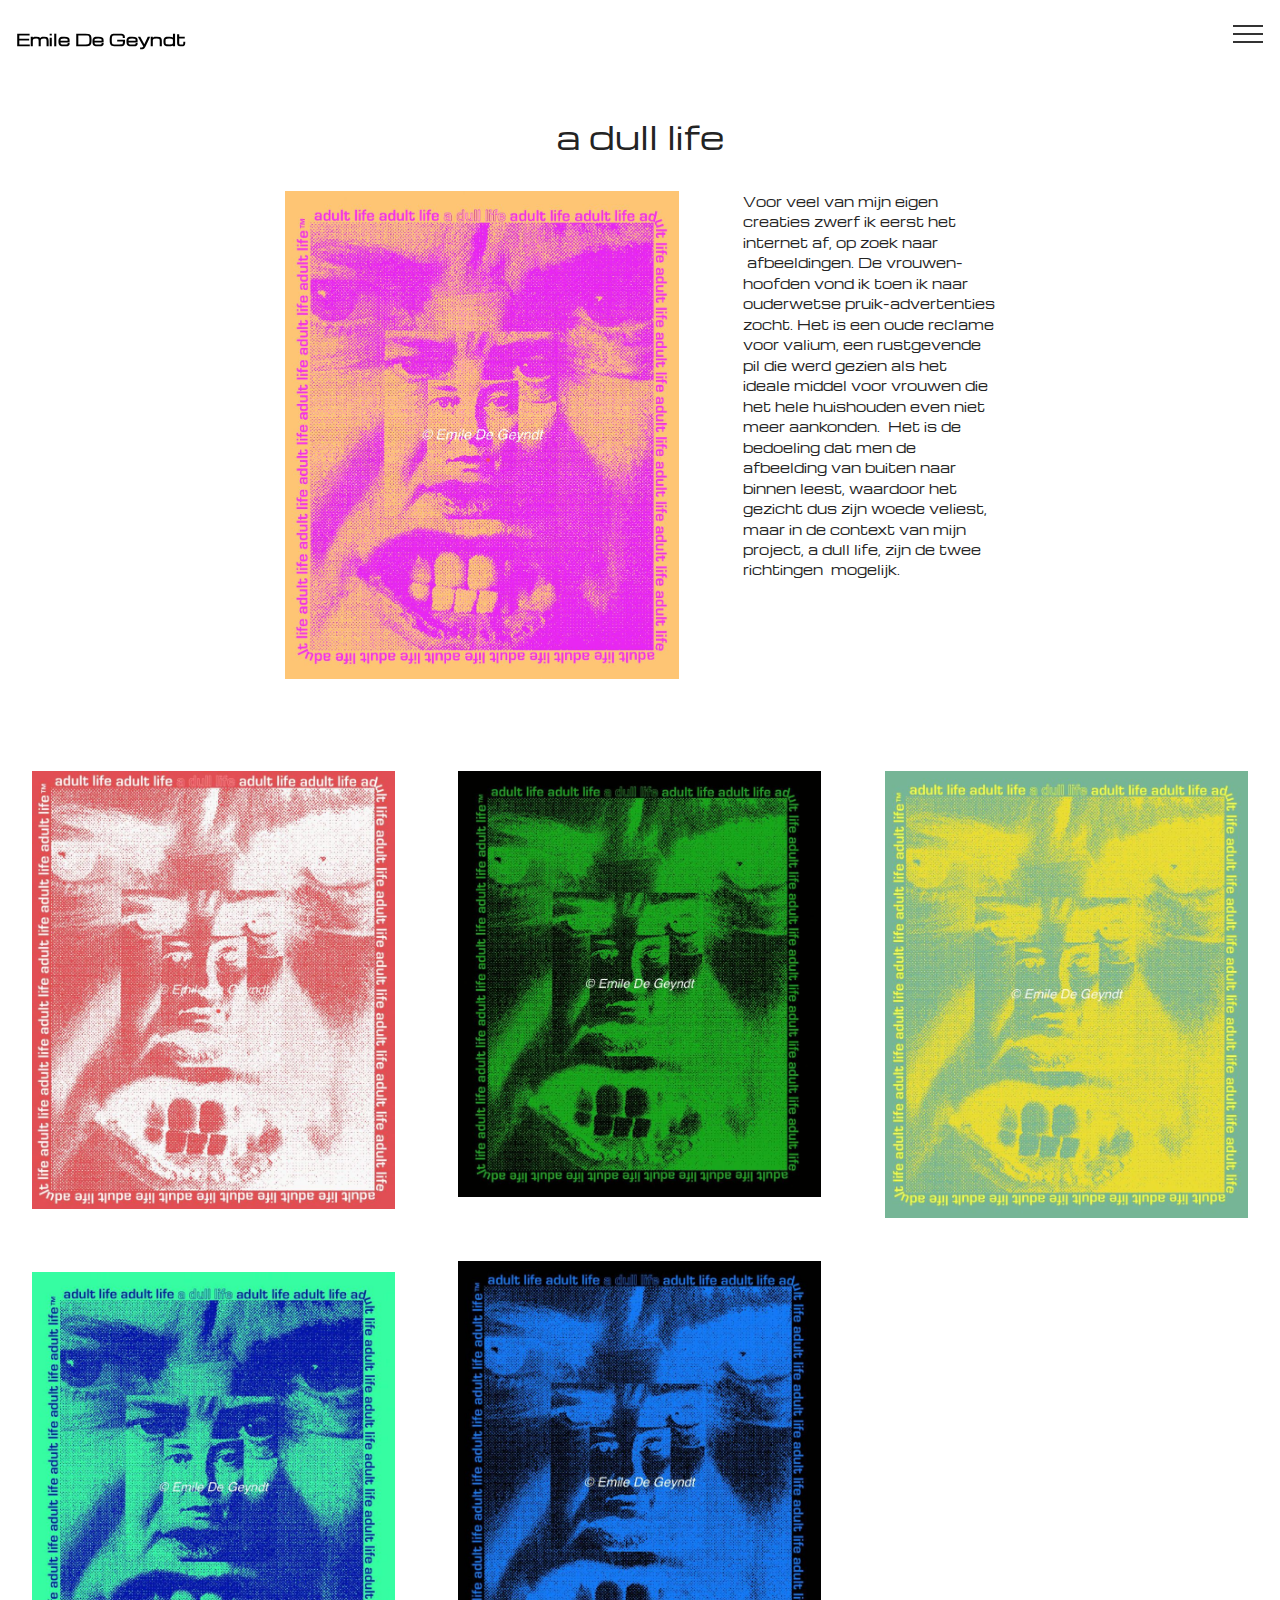
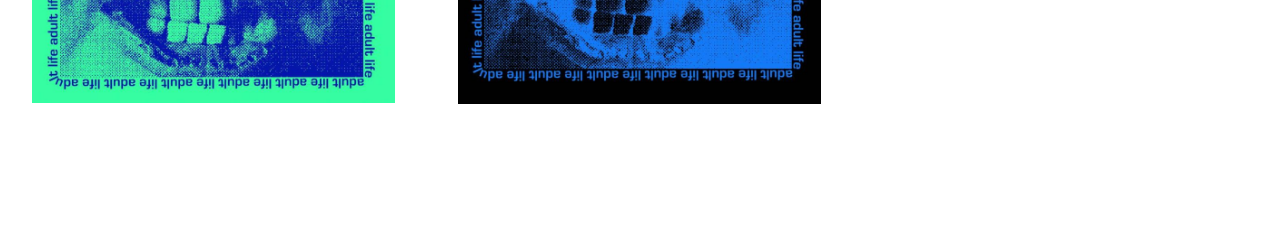
==== page1.html @ dad9a9f1 "create github pages" ====
<!DOCTYPE html>
<html >
<head>
  <!-- Site made with Mobirise Website Builder v4.7.2, https://mobirise.com -->
  <meta charset="UTF-8">
  <meta http-equiv="X-UA-Compatible" content="IE=edge">
  <meta name="generator" content="Mobirise v4.7.2, mobirise.com">
  <meta name="viewport" content="width=device-width, initial-scale=1, minimum-scale=1">
  <link rel="shortcut icon" href="assets/images/apple-andy-1500x1125.png" type="image/x-icon">
  <meta name="description" content="Web Site Builder Description">
  <title>werk 1</title>
  <link rel="stylesheet" href="assets/web/assets/mobirise-icons/mobirise-icons.css">
  <link rel="stylesheet" href="assets/tether/tether.min.css">
  <link rel="stylesheet" href="assets/soundcloud-plugin/style.css">
  <link rel="stylesheet" href="assets/bootstrap/css/bootstrap.min.css">
  <link rel="stylesheet" href="assets/bootstrap/css/bootstrap-grid.min.css">
  <link rel="stylesheet" href="assets/bootstrap/css/bootstrap-reboot.min.css">
  <link rel="stylesheet" href="assets/dropdown/css/style.css">
  <link rel="stylesheet" href="assets/theme/css/style.css">
  <link rel="stylesheet" href="assets/gallery/style.css">
  <link rel="stylesheet" href="assets/mobirise/css/mbr-additional.css" type="text/css">
  
  
  
</head>
<body>
  <section class="menu cid-qzxN5OcfqR" once="menu" id="menu2-o">

    

    <nav class="navbar navbar-expand beta-menu navbar-dropdown align-items-center navbar-fixed-top collapsed bg-color transparent">
        <button class="navbar-toggler navbar-toggler-right" type="button" data-toggle="collapse" data-target="#navbarSupportedContent" aria-controls="navbarSupportedContent" aria-expanded="false" aria-label="Toggle navigation">
            <div class="hamburger">
                <span></span>
                <span></span>
                <span></span>
                <span></span>
            </div>
        </button>
        <div class="menu-logo">
            <div class="navbar-brand">
                
                <span class="navbar-caption-wrap"><a class="navbar-caption text-black display-2" href="index.html">
                        Emile De Geyndt</a></span>
            </div>
        </div>
        <div class="collapse navbar-collapse" id="navbarSupportedContent">
            <ul class="navbar-nav nav-dropdown" data-app-modern-menu="true"><li class="nav-item">
                    <a class="nav-link link text-black display-5" href="index.html#content6-15">info</a>
                </li><li class="nav-item"><a class="nav-link link text-black display-5" href="https://www.instagram.com/et__merde/">instagram</a></li></ul>
            <div class="navbar-buttons mbr-section-btn"><a class="btn btn-sm btn-primary display-5" href="page6.html">EXXXTRA</a></div>
        </div>
    </nav>
</section>

<section class="engine"><a href="https://mobirise.me/u">bootstrap html templates</a></section><section class="mbr-section content4 cid-qA8FKerHQK" id="content4-1j">

    

    <div class="container">
        <div class="media-container-row">
            <div class="title col-12 col-md-8">
                <h2 class="align-center pb-3 mbr-fonts-style display-7">a dull life</h2>
                
                
            </div>
        </div>
    </div>
</section>

<section class="mbr-section content6 cid-qzxPowv4WN" id="content6-v">
    
     
    
    <div class="container">
        <div class="media-container-row">
            <div class="col-12 col-md-8">
                <div class="media-container-row">
                    <div class="mbr-figure" style="width: 165%;">
                      <img src="assets/images/adulllife3-1-953x1181.jpg" alt="Mobirise" title="">  
                    </div>
                    <div class="media-content">
                        <div class="mbr-section-text">
                            <p class="mbr-text mb-0 mbr-fonts-style display-5">Voor veel van mijn eigen creaties zwerf ik eerst het internet af, op zoek naar &nbsp;afbeeldingen. De vrouwen-hoofden vond ik toen ik naar ouderwetse pruik-advertenties zocht. Het is een oude reclame voor valium, een rustgevende pil die werd gezien als het ideale middel voor vrouwen die het hele huishouden even niet meer aankonden. &nbsp;Het is de bedoeling dat men de afbeelding van buiten naar binnen leest, waardoor het gezicht dus zijn woede veliest, maar in de context van mijn project, a dull life, zijn de twee richtingen &nbsp;mogelijk.&nbsp;</p>
                        </div>
                    </div>
                </div>
            </div>
        </div>
    </div>
</section>

<section class="mbr-gallery mbr-slider-carousel cid-qA8HZARiT2" id="gallery3-1n">

    

    <div>
        <div><!-- Filter --><!-- Gallery --><div class="mbr-gallery-row"><div class="mbr-gallery-layout-default"><div><div><div class="mbr-gallery-item mbr-gallery-item--p4" data-video-url="false" data-tags="Awesome"><div href="#lb-gallery3-1n" data-slide-to="0" data-toggle="modal"><img src="assets/images/adulllife1-978x1181-800x966.jpg" alt=""><span class="icon-focus"></span></div></div><div class="mbr-gallery-item mbr-gallery-item--p4" data-video-url="false" data-tags="Responsive"><div href="#lb-gallery3-1n" data-slide-to="1" data-toggle="modal"><img src="assets/images/adulllife2-1004x1181-800x941.jpg" alt=""><span class="icon-focus"></span></div></div><div class="mbr-gallery-item mbr-gallery-item--p4" data-video-url="false" data-tags="Animated"><div href="#lb-gallery3-1n" data-slide-to="2" data-toggle="modal"><img src="assets/images/adulllife4-957x1181-800x987.jpg" alt=""><span class="icon-focus"></span></div></div><div class="mbr-gallery-item mbr-gallery-item--p4" data-video-url="false" data-tags="Awesome"><div href="#lb-gallery3-1n" data-slide-to="3" data-toggle="modal"><img src="assets/images/adulllife6-966x1181-800x978.jpg" alt=""><span class="icon-focus"></span></div></div><div class="mbr-gallery-item mbr-gallery-item--p4" data-video-url="false" data-tags="Animated"><div href="#lb-gallery3-1n" data-slide-to="4" data-toggle="modal"><img src="assets/images/adulllife7-992x1181-800x952.jpg" alt=""><span class="icon-focus"></span></div></div></div></div><div class="clearfix"></div></div></div><!-- Lightbox --><div data-app-prevent-settings="" class="mbr-slider modal fade carousel slide" tabindex="-1" data-keyboard="true" data-interval="false" id="lb-gallery3-1n"><div class="modal-dialog"><div class="modal-content"><div class="modal-body"><div class="carousel-inner"><div class="carousel-item"><img src="assets/images/adulllife1-978x1181.jpg" alt=""></div><div class="carousel-item active"><img src="assets/images/adulllife2-1004x1181.jpg" alt=""></div><div class="carousel-item"><img src="assets/images/adulllife4-957x1181.jpg" alt=""></div><div class="carousel-item"><img src="assets/images/adulllife6-966x1181.jpg" alt=""></div><div class="carousel-item"><img src="assets/images/adulllife7-992x1181.jpg" alt=""></div></div><a class="carousel-control carousel-control-prev" role="button" data-slide="prev" href="#lb-gallery3-1n"><span class="mbri-left mbr-iconfont" aria-hidden="true"></span><span class="sr-only">Previous</span></a><a class="carousel-control carousel-control-next" role="button" data-slide="next" href="#lb-gallery3-1n"><span class="mbri-right mbr-iconfont" aria-hidden="true"></span><span class="sr-only">Next</span></a><a class="close" href="#" role="button" data-dismiss="modal"><span class="sr-only">Close</span></a></div></div></div></div></div>
    </div>

</section>


  <script src="assets/web/assets/jquery/jquery.min.js"></script>
  <script src="assets/popper/popper.min.js"></script>
  <script src="assets/tether/tether.min.js"></script>
  <script src="assets/bootstrap/js/bootstrap.min.js"></script>
  <script src="assets/dropdown/js/script.min.js"></script>
  <script src="assets/vimeoplayer/jquery.mb.vimeo_player.js"></script>
  <script src="assets/smoothscroll/smooth-scroll.js"></script>
  <script src="assets/masonry/masonry.pkgd.min.js"></script>
  <script src="assets/imagesloaded/imagesloaded.pkgd.min.js"></script>
  <script src="assets/bootstrapcarouselswipe/bootstrap-carousel-swipe.js"></script>
  <script src="assets/touchswipe/jquery.touch-swipe.min.js"></script>
  <script src="assets/theme/js/script.js"></script>
  <script src="assets/gallery/player.min.js"></script>
  <script src="assets/gallery/script.js"></script>
  <script src="assets/slidervideo/script.js"></script>
  
  
</body>
</html>
---- assets/web/assets/mobirise-icons/mobirise-icons.css ----
@font-face {
  font-family: 'MobiriseIcons';
  src:  url('mobirise-icons.eot?spat4u');
  src:  url('mobirise-icons.eot?spat4u#iefix') format('embedded-opentype'),
    url('mobirise-icons.ttf?spat4u') format('truetype'),
    url('mobirise-icons.woff?spat4u') format('woff'),
    url('mobirise-icons.svg?spat4u#MobiriseIcons') format('svg');
  font-weight: normal;
  font-style: normal;
}

[class^="mbri-"], [class*=" mbri-"] {
  /* use !important to prevent issues with browser extensions that change fonts */
  font-family: MobiriseIcons !important;
  speak: none;
  font-style: normal;
  font-weight: normal;
  font-variant: normal;
  text-transform: none;
  line-height: 1;

  /* Better Font Rendering =========== */
  -webkit-font-smoothing: antialiased;
  -moz-osx-font-smoothing: grayscale;
}

.mbri-add-submenu:before {
  content: "\e900";
}
.mbri-alert:before {
  content: "\e901";
}
.mbri-align-center:before {
  content: "\e902";
}
.mbri-align-justify:before {
  content: "\e903";
}
.mbri-align-left:before {
  content: "\e904";
}
.mbri-align-right:before {
  content: "\e905";
}
.mbri-android:before {
  content: "\e906";
}
.mbri-apple:before {
  content: "\e907";
}
.mbri-arrow-down:before {
  content: "\e908";
}
.mbri-arrow-next:before {
  content: "\e909";
}
.mbri-arrow-prev:before {
  content: "\e90a";
}
.mbri-arrow-up:before {
  content: "\e90b";
}
.mbri-bold:before {
  content: "\e90c";
}
.mbri-bookmark:before {
  content: "\e90d";
}
.mbri-bootstrap:before {
  content: "\e90e";
}
.mbri-briefcase:before {
  content: "\e90f";
}
.mbri-browse:before {
  content: "\e910";
}
.mbri-bulleted-list:before {
  content: "\e911";
}
.mbri-calendar:before {
  content: "\e912";
}
.mbri-camera:before {
  content: "\e913";
}
.mbri-cart-add:before {
  content: "\e914";
}
.mbri-cart-full:before {
  content: "\e915";
}
.mbri-cash:before {
  content: "\e916";
}
.mbri-change-style:before {
  content: "\e917";
}
.mbri-chat:before {
  content: "\e918";
}
.mbri-clock:before {
  content: "\e919";
}
.mbri-close:before {
  content: "\e91a";
}
.mbri-cloud:before {
  content: "\e91b";
}
.mbri-code:before {
  content: "\e91c";
}
.mbri-contact-form:before {
  content: "\e91d";
}
.mbri-credit-card:before {
  content: "\e91e";
}
.mbri-cursor-click:before {
  content: "\e91f";
}
.mbri-cust-feedback:before {
  content: "\e920";
}
.mbri-database:before {
  content: "\e921";
}
.mbri-delivery:before {
  content: "\e922";
}
.mbri-desktop:before {
  content: "\e923";
}
.mbri-devices:before {
  content: "\e924";
}
.mbri-down:before {
  content: "\e925";
}
.mbri-download:before {
  content: "\e989";
}
.mbri-drag-n-drop:before {
  content: "\e927";
}
.mbri-drag-n-drop2:before {
  content: "\e928";
}
.mbri-edit:before {
  content: "\e929";
}
.mbri-edit2:before {
  content: "\e92a";
}
.mbri-error:before {
  content: "\e92b";
}
.mbri-extension:before {
  content: "\e92c";
}
.mbri-features:before {
  content: "\e92d";
}
.mbri-file:before {
  content: "\e92e";
}
.mbri-flag:before {
  content: "\e92f";
}
.mbri-folder:before {
  content: "\e930";
}
.mbri-gift:before {
  content: "\e931";
}
.mbri-github:before {
  content: "\e932";
}
.mbri-globe:before {
  content: "\e933";
}
.mbri-globe-2:before {
  content: "\e934";
}
.mbri-growing-chart:before {
  content: "\e935";
}
.mbri-hearth:before {
  content: "\e936";
}
.mbri-help:before {
  content: "\e937";
}
.mbri-home:before {
  content: "\e938";
}
.mbri-hot-cup:before {
  content: "\e939";
}
.mbri-idea:before {
  content: "\e93a";
}
.mbri-image-gallery:before {
  content: "\e93b";
}
.mbri-image-slider:before {
  content: "\e93c";
}
.mbri-info:before {
  content: "\e93d";
}
.mbri-italic:before {
  content: "\e93e";
}
.mbri-key:before {
  content: "\e93f";
}
.mbri-laptop:before {
  content: "\e940";
}
.mbri-layers:before {
  content: "\e941";
}
.mbri-left-right:before {
  content: "\e942";
}
.mbri-left:before {
  content: "\e943";
}
.mbri-letter:before {
  content: "\e944";
}
.mbri-like:before {
  content: "\e945";
}
.mbri-link:before {
  content: "\e946";
}
.mbri-lock:before {
  content: "\e947";
}
.mbri-login:before {
  content: "\e948";
}
.mbri-logout:before {
  content: "\e949";
}
.mbri-magic-stick:before {
  content: "\e94a";
}
.mbri-map-pin:before {
  content: "\e94b";
}
.mbri-menu:before {
  content: "\e94c";
}
.mbri-mobile:before {
  content: "\e94d";
}
.mbri-mobile2:before {
  content: "\e94e";
}
.mbri-mobirise:before {
  content: "\e94f";
}
.mbri-more-horizontal:before {
  content: "\e950";
}
.mbri-more-vertical:before {
  content: "\e951";
}
.mbri-music:before {
  content: "\e952";
}
.mbri-new-file:before {
  content: "\e953";
}
.mbri-numbered-list:before {
  content: "\e954";
}
.mbri-opened-folder:before {
  content: "\e955";
}
.mbri-pages:before {
  content: "\e956";
}
.mbri-paper-plane:before {
  content: "\e957";
}
.mbri-paperclip:before {
  content: "\e958";
}
.mbri-photo:before {
  content: "\e959";
}
.mbri-photos:before {
  content: "\e95a";
}
.mbri-pin:before {
  content: "\e95b";
}
.mbri-play:before {
  content: "\e95c";
}
.mbri-plus:before {
  content: "\e95d";
}
.mbri-preview:before {
  content: "\e95e";
}
.mbri-print:before {
  content: "\e95f";
}
.mbri-protect:before {
  content: "\e960";
}
.mbri-question:before {
  content: "\e961";
}
.mbri-quote-left:before {
  content: "\e962";
}
.mbri-quote-right:before {
  content: "\e963";
}
.mbri-refresh:before {
  content: "\e964";
}
.mbri-responsive:before {
  content: "\e965";
}
.mbri-right:before {
  content: "\e966";
}
.mbri-rocket:before {
  content: "\e967";
}
.mbri-sad-face:before {
  content: "\e968";
}
.mbri-sale:before {
  content: "\e969";
}
.mbri-save:before {
  content: "\e96a";
}
.mbri-search:before {
  content: "\e96b";
}
.mbri-setting:before {
  content: "\e96c";
}
.mbri-setting2:before {
  content: "\e96d";
}
.mbri-setting3:before {
  content: "\e96e";
}
.mbri-share:before {
  content: "\e96f";
}
.mbri-shopping-bag:before {
  content: "\e970";
}
.mbri-shopping-basket:before {
  content: "\e971";
}
.mbri-shopping-cart:before {
  content: "\e972";
}
.mbri-sites:before {
  content: "\e973";
}
.mbri-smile-face:before {
  content: "\e974";
}
.mbri-speed:before {
  content: "\e975";
}
.mbri-star:before {
  content: "\e976";
}
.mbri-success:before {
  content: "\e977";
}
.mbri-sun:before {
  content: "\e978";
}
.mbri-sun2:before {
  content: "\e979";
}
.mbri-tablet:before {
  content: "\e97a";
}
.mbri-tablet-vertical:before {
  content: "\e97b";
}
.mbri-target:before {
  content: "\e97c";
}
.mbri-timer:before {
  content: "\e97d";
}
.mbri-to-ftp:before {
  content: "\e97e";
}
.mbri-to-local-drive:before {
  content: "\e97f";
}
.mbri-touch-swipe:before {
  content: "\e980";
}
.mbri-touch:before {
  content: "\e981";
}
.mbri-trash:before {
  content: "\e982";
}
.mbri-underline:before {
  content: "\e983";
}
.mbri-unlink:before {
  content: "\e984";
}
.mbri-unlock:before {
  content: "\e985";
}
.mbri-up-down:before {
  content: "\e986";
}
.mbri-up:before {
  content: "\e987";
}
.mbri-update:before {
  content: "\e988";
}
.mbri-upload:before {
 content: "\e926"; 
}
.mbri-user:before {
  content: "\e98a";
}
.mbri-user2:before {
  content: "\e98b";
}
.mbri-users:before {
  content: "\e98c";
}
.mbri-video:before {
  content: "\e98d";
}
.mbri-video-play:before {
  content: "\e98e";
}
.mbri-watch:before {
  content: "\e98f";
}
.mbri-website-theme:before {
  content: "\e990";
}
.mbri-wifi:before {
  content: "\e991";
}
.mbri-windows:before {
  content: "\e992";
}
.mbri-zoom-out:before {
  content: "\e993";
}
.mbri-redo:before {
  content: "\e994";
}
.mbri-undo:before {
  content: "\e995";
}
---- assets/soundcloud-plugin/style.css ----
.addons-container {
  position: relative;
  margin-left: auto;
  margin-right: auto;
  padding-right: 15px;
  padding-left: 15px; }
  @media (min-width: 576px) {
    .addons-container {
      padding-right: 15px;
      padding-left: 15px; } }
  @media (min-width: 768px) {
    .addons-container {
      padding-right: 15px;
      padding-left: 15px; } }
  @media (min-width: 992px) {
    .addons-container {
      padding-right: 15px;
      padding-left: 15px; } }
  @media (min-width: 1200px) {
    .addons-container {
      padding-right: 15px;
      padding-left: 15px; } }
  @media (min-width: 576px) {
    .addons-container {
      width: 540px;
      max-width: 100%; } }
  @media (min-width: 768px) {
    .addons-container {
      width: 720px;
      max-width: 100%; } }
  @media (min-width: 992px) {
    .addons-container {
      width: 960px;
      max-width: 100%; } }
  @media (min-width: 1200px) {
    .addons-container {
      width: 1140px;
      max-width: 100%; } }

.addons-container-inner{
    position: relative;
    width: 100%;
    min-height: 1px;
    padding-right: 15px;
    padding-left: 15px;
}
@media (min-width: 567px) {
    .addons-container-inner{
        -ms-flex: 0 0 66.666667%;
        flex: 0 0 66.666667%;
        max-width: 66.666667%;
    }
}
.addons-row{
    display: flex;
    justify-content:center;
}
---- assets/dropdown/css/style.css ----
.navbar-dropdown {
  left: 0;
  padding: 0;
  position: absolute;
  right: 0;
  top: 0;
  transition: all 0.45s ease;
  z-index: 1030;
  background: #282828; }
  .navbar-dropdown .navbar-logo {
    margin-right: 0.8rem;
    transition: margin 0.3s ease-in-out;
    vertical-align: middle; }
    .navbar-dropdown .navbar-logo img {
      height: 3.125rem;
      transition: all 0.3s ease-in-out; }
    .navbar-dropdown .navbar-logo.mbr-iconfont {
      font-size: 3.125rem;
      line-height: 3.125rem; }
  .navbar-dropdown .navbar-caption {
    font-weight: 700;
    white-space: normal;
    vertical-align: -4px;
    line-height: 3.125rem !important; }
    .navbar-dropdown .navbar-caption, .navbar-dropdown .navbar-caption:hover {
      color: inherit;
      text-decoration: none; }
  .navbar-dropdown .mbr-iconfont + .navbar-caption {
    vertical-align: -1px; }
  .navbar-dropdown.navbar-fixed-top {
    position: fixed; }
  .navbar-dropdown .navbar-brand span {
    vertical-align: -4px; }
  .navbar-dropdown.bg-color.transparent {
    background: none; }
  .navbar-dropdown.navbar-short .navbar-brand {
    padding: 0.625rem 0; }
    .navbar-dropdown.navbar-short .navbar-brand span {
      vertical-align: -1px; }
  .navbar-dropdown.navbar-short .navbar-caption {
    line-height: 2.375rem !important;
    vertical-align: -2px; }
  .navbar-dropdown.navbar-short .navbar-logo {
    margin-right: 0.5rem; }
    .navbar-dropdown.navbar-short .navbar-logo img {
      height: 2.375rem; }
    .navbar-dropdown.navbar-short .navbar-logo.mbr-iconfont {
      font-size: 2.375rem;
      line-height: 2.375rem; }
  .navbar-dropdown.navbar-short .mbr-table-cell {
    height: 3.625rem; }
  .navbar-dropdown .navbar-close {
    left: 0.6875rem;
    position: fixed;
    top: 0.75rem;
    z-index: 1000; }
  .navbar-dropdown .hamburger-icon {
    content: "";
    display: inline-block;
    vertical-align: middle;
    width: 16px;
    -webkit-box-shadow: 0 -6px 0 1px #282828,0 0 0 1px #282828,0 6px 0 1px #282828;
    -moz-box-shadow: 0 -6px 0 1px #282828,0 0 0 1px #282828,0 6px 0 1px #282828;
    box-shadow: 0 -6px 0 1px #282828,0 0 0 1px #282828,0 6px 0 1px #282828; }

.dropdown-menu .dropdown-toggle[data-toggle="dropdown-submenu"]::after {
  border-bottom: 0.35em solid transparent;
  border-left: 0.35em solid;
  border-right: 0;
  border-top: 0.35em solid transparent;
  margin-left: 0.3rem; }

.dropdown-menu .dropdown-item:focus {
  outline: 0; }

.nav-dropdown {
  font-size: 0.75rem;
  font-weight: 500;
  height: auto !important; }
  .nav-dropdown .nav-btn {
    padding-left: 1rem; }
  .nav-dropdown .link {
    margin: .667em 1.667em;
    font-weight: 500;
    padding: 0;
    transition: color .2s ease-in-out; }
    .nav-dropdown .link.dropdown-toggle {
      margin-right: 2.583em; }
      .nav-dropdown .link.dropdown-toggle::after {
        margin-left: .25rem;
        border-top: 0.35em solid;
        border-right: 0.35em solid transparent;
        border-left: 0.35em solid transparent;
        border-bottom: 0; }
      .nav-dropdown .link.dropdown-toggle[aria-expanded="true"] {
        margin: 0;
        padding: 0.667em 3.263em  0.667em 1.667em; }
  .nav-dropdown .link::after,
  .nav-dropdown .dropdown-item::after {
    color: inherit; }
  .nav-dropdown .btn {
    font-size: 0.75rem;
    font-weight: 700;
    letter-spacing: 0;
    margin-bottom: 0;
    padding-left: 1.25rem;
    padding-right: 1.25rem; }
  .nav-dropdown .dropdown-menu {
    border-radius: 0;
    border: 0;
    left: 0;
    margin: 0;
    padding-bottom: 1.25rem;
    padding-top: 1.25rem;
    position: relative; }
  .nav-dropdown .dropdown-submenu {
    margin-left: 0.125rem;
    top: 0; }
  .nav-dropdown .dropdown-item {
    font-weight: 500;
    line-height: 2;
    padding: 0.3846em 4.615em 0.3846em 1.5385em;
    position: relative;
    transition: color .2s ease-in-out, background-color .2s ease-in-out; }
    .nav-dropdown .dropdown-item::after {
      margin-top: -0.3077em;
      position: absolute;
      right: 1.1538em;
      top: 50%; }
    .nav-dropdown .dropdown-item:focus, .nav-dropdown .dropdown-item:hover {
      background: none; }

@media (max-width: 767px) {
  .nav-dropdown.navbar-toggleable-sm {
    bottom: 0;
    display: none;
    left: 0;
    overflow-x: hidden;
    position: fixed;
    top: 0;
    transform: translateX(-100%);
    -ms-transform: translateX(-100%);
    -webkit-transform: translateX(-100%);
    width: 18.75rem;
    z-index: 999; } }
.nav-dropdown.navbar-toggleable-xl {
  bottom: 0;
  display: none;
  left: 0;
  overflow-x: hidden;
  position: fixed;
  top: 0;
  transform: translateX(-100%);
  -ms-transform: translateX(-100%);
  -webkit-transform: translateX(-100%);
  width: 18.75rem;
  z-index: 999; }

.nav-dropdown-sm {
  display: block !important;
  overflow-x: hidden;
  overflow: auto;
  padding-top: 3.875rem; }
  .nav-dropdown-sm::after {
    content: "";
    display: block;
    height: 3rem;
    width: 100%; }
  .nav-dropdown-sm.collapse.in ~ .navbar-close {
    display: block !important; }
  .nav-dropdown-sm.collapsing, .nav-dropdown-sm.collapse.in {
    transform: translateX(0);
    -ms-transform: translateX(0);
    -webkit-transform: translateX(0);
    transition: all 0.25s ease-out;
    -webkit-transition: all 0.25s ease-out;
    background: #282828; }
  .nav-dropdown-sm.collapsing[aria-expanded="false"] {
    transform: translateX(-100%);
    -ms-transform: translateX(-100%);
    -webkit-transform: translateX(-100%); }
  .nav-dropdown-sm .nav-item {
    display: block;
    margin-left: 0 !important;
    padding-left: 0; }
  .nav-dropdown-sm .link,
  .nav-dropdown-sm .dropdown-item {
    border-top: 1px dotted rgba(255, 255, 255, 0.1);
    font-size: 0.8125rem;
    line-height: 1.6;
    margin: 0 !important;
    padding: 0.875rem 2.4rem 0.875rem 1.5625rem !important;
    position: relative;
    white-space: normal; }
    .nav-dropdown-sm .link:focus, .nav-dropdown-sm .link:hover,
    .nav-dropdown-sm .dropdown-item:focus,
    .nav-dropdown-sm .dropdown-item:hover {
      background: rgba(0, 0, 0, 0.2) !important;
      color: #c0a375; }
  .nav-dropdown-sm .nav-btn {
    position: relative;
    padding: 1.5625rem 1.5625rem 0 1.5625rem; }
    .nav-dropdown-sm .nav-btn::before {
      border-top: 1px dotted rgba(255, 255, 255, 0.1);
      content: "";
      left: 0;
      position: absolute;
      top: 0;
      width: 100%; }
    .nav-dropdown-sm .nav-btn + .nav-btn {
      padding-top: 0.625rem; }
      .nav-dropdown-sm .nav-btn + .nav-btn::before {
        display: none; }
  .nav-dropdown-sm .btn {
    padding: 0.625rem 0; }
  .nav-dropdown-sm .dropdown-toggle[data-toggle="dropdown-submenu"]::after {
    margin-left: .25rem;
    border-top: 0.35em solid;
    border-right: 0.35em solid transparent;
    border-left: 0.35em solid transparent;
    border-bottom: 0; }
  .nav-dropdown-sm .dropdown-toggle[data-toggle="dropdown-submenu"][aria-expanded="true"]::after {
    border-top: 0;
    border-right: 0.35em solid transparent;
    border-left: 0.35em solid transparent;
    border-bottom: 0.35em solid; }
  .nav-dropdown-sm .dropdown-menu {
    margin: 0;
    padding: 0;
    position: relative;
    top: 0;
    left: 0;
    width: 100%;
    border: 0;
    float: none;
    border-radius: 0;
    background: none; }
  .nav-dropdown-sm .dropdown-submenu {
    left: 100%;
    margin-left: 0.125rem;
    margin-top: -1.25rem;
    top: 0; }

.navbar-toggleable-sm .nav-dropdown .dropdown-menu {
  position: absolute; }

.navbar-toggleable-sm .nav-dropdown .dropdown-submenu {
  left: 100%;
  margin-left: 0.125rem;
  margin-top: -1.25rem;
  top: 0; }

.navbar-toggleable-sm.opened .nav-dropdown .dropdown-menu {
  position: relative; }

.navbar-toggleable-sm.opened .nav-dropdown .dropdown-submenu {
  left: 0;
  margin-left: 00rem;
  margin-top: 0rem;
  top: 0; }

.is-builder .nav-dropdown.collapsing {
  transition: none !important; }

/*# sourceMappingURL=style.css.map */
---- assets/theme/css/style.css ----
/*!
 * Mobirise v4 theme (https://mobirise.com/)
 * Copyright 2017 Mobirise
 */
section {
  background-color: #eeeeee; }

section,
.container,
.container-fluid {
  position: relative;
  word-wrap: break-word; }

a.mbr-iconfont:hover {
  text-decoration: none; }

.article .lead p, .article .lead ul, .article .lead ol, .article .lead pre, .article .lead blockquote {
  margin-bottom: 0; }

a {
  font-style: normal;
  font-weight: 400;
  cursor: pointer; }
  a, a:hover {
    text-decoration: none; }

figure {
  margin-bottom: 0; }

body {
  color: #232323; }

h1, h2, h3, h4, h5, h6,
.h1, .h2, .h3, .h4, .h5, .h6,
.display-1, .display-2, .display-3, .display-4 {
  line-height: 1;
  word-break: break-word;
  word-wrap: break-word; }

b, strong {
  font-weight: bold; }

blockquote {
  padding: 10px 0 10px 20px;
  position: relative;
  border-left: 2px solid;
  border-color: #ff3366; }

input:-webkit-autofill, input:-webkit-autofill:hover, input:-webkit-autofill:focus, input:-webkit-autofill:active {
  transition-delay: 9999s;
  transition-property: background-color, color; }

textarea[type="hidden"] {
  display: none; }

body {
  position: relative; }

section {
  background-position: 50% 50%;
  background-repeat: no-repeat;
  background-size: cover; }
  section .mbr-background-video,
  section .mbr-background-video-preview {
    position: absolute;
    bottom: 0;
    left: 0;
    right: 0;
    top: 0; }

.hidden {
  visibility: hidden; }

.mbr-z-index20 {
  z-index: 20; }

/*! Base colors */
.mbr-white {
  color: #ffffff; }

.mbr-black {
  color: #000000; }

.mbr-bg-white {
  background-color: #ffffff; }

.mbr-bg-black {
  background-color: #000000; }

/*! Text-aligns */
.align-left {
  text-align: left; }

.align-center {
  text-align: center; }

.align-right {
  text-align: right; }

@media (max-width: 767px) {
  .align-left, .align-center, .align-right, .mbr-section-btn, .mbr-section-title {
    text-align: center; } }
/*! Font-weight  */
.mbr-light {
  font-weight: 300; }

.mbr-regular {
  font-weight: 400; }

.mbr-semibold {
  font-weight: 500; }

.mbr-bold {
  font-weight: 700; }

/*! Media  */
.media-size-item {
  -webkit-flex: 1 1 auto;
  -moz-flex: 1 1 auto;
  -ms-flex: 1 1 auto;
  -o-flex: 1 1 auto;
  flex: 1 1 auto; }

.media-content {
  -webkit-flex-basis: 100%;
  flex-basis: 100%; }

.media-container-row {
  display: -ms-flexbox;
  display: -webkit-flex;
  display: flex;
  -webkit-flex-direction: row;
  -ms-flex-direction: row;
  flex-direction: row;
  -webkit-flex-wrap: wrap;
  -ms-flex-wrap: wrap;
  flex-wrap: wrap;
  -webkit-justify-content: center;
  -ms-flex-pack: center;
  justify-content: center;
  -webkit-align-content: center;
  -ms-flex-line-pack: center;
  align-content: center;
  -webkit-align-items: start;
  -ms-flex-align: start;
  align-items: start; }
  .media-container-row .media-size-item {
    width: 400px; }

.media-container-column {
  display: -ms-flexbox;
  display: -webkit-flex;
  display: flex;
  -webkit-flex-direction: column;
  -ms-flex-direction: column;
  flex-direction: column;
  -webkit-flex-wrap: wrap;
  -ms-flex-wrap: wrap;
  flex-wrap: wrap;
  -webkit-justify-content: center;
  -ms-flex-pack: center;
  justify-content: center;
  -webkit-align-content: center;
  -ms-flex-line-pack: center;
  align-content: center;
  -webkit-align-items: stretch;
  -ms-flex-align: stretch;
  align-items: stretch; }
  .media-container-column > * {
    width: 100%; }

@media (min-width: 992px) {
  .media-container-row {
    -webkit-flex-wrap: nowrap;
    -ms-flex-wrap: nowrap;
    flex-wrap: nowrap; } }
figure {
  overflow: hidden; }

figure[mbr-media-size] {
  transition: width 0.1s; }

.mbr-figure img, .mbr-figure iframe {
  display: block;
  width: 100%; }

.card {
  background-color: transparent;
  border: none; }

.card-img {
  text-align: center;
  flex-shrink: 0; }

.media {
  max-width: 100%;
  margin: 0 auto; }

.mbr-figure {
  -ms-flex-item-align: center;
  -ms-grid-row-align: center;
  -webkit-align-self: center;
  align-self: center; }

.media-container > div {
  max-width: 100%; }

.mbr-figure img, .card-img img {
  width: 100%; }

@media (max-width: 991px) {
  .media-size-item {
    width: auto !important; }

  .media {
    width: auto; }

  .mbr-figure {
    width: 100% !important; } }
/*! Buttons */
.mbr-section-btn {
  margin-left: -.25rem;
  margin-right: -.25rem;
  font-size: 0; }

nav .mbr-section-btn {
  margin-left: 0rem;
  margin-right: 0rem; }

/*! Btn icon margin */
.btn .mbr-iconfont, .btn.btn-sm .mbr-iconfont {
  cursor: pointer;
  margin-right: 0.5rem; }

.btn.btn-md .mbr-iconfont, .btn.btn-md .mbr-iconfont {
  margin-right: 0.8rem; }

.mbr-regular {
  font-weight: 400; }

.mbr-semibold {
  font-weight: 500; }

.mbr-bold {
  font-weight: 700; }

[type="submit"] {
  -webkit-appearance: none; }

/*! Full-screen */
.mbr-fullscreen .mbr-overlay {
  min-height: 100vh; }

.mbr-fullscreen {
  display: flex;
  display: -webkit-flex;
  display: -moz-flex;
  display: -ms-flex;
  display: -o-flex;
  align-items: center;
  -webkit-align-items: center;
  min-height: 100vh;
  padding-top: 3rem;
  padding-bottom: 3rem; }

/*! Map */
.map {
  height: 25rem;
  position: relative; }
  .map iframe {
    width: 100%;
    height: 100%; }

/* Form */
.form-asterisk {
  font-family: initial;
  position: absolute;
  top: -2px;
  font-weight: normal; }

/*! Scroll to top arrow */
.mbr-arrow-up {
  bottom: 25px;
  right: 90px;
  position: fixed;
  text-align: right;
  z-index: 5000;
  color: #ffffff;
  font-size: 32px;
  transform: rotate(180deg);
  -webkit-transform: rotate(180deg); }

.mbr-arrow-up a {
  background: rgba(0, 0, 0, 0.2);
  border-radius: 3px;
  color: #fff;
  display: inline-block;
  height: 60px;
  width: 60px;
  outline-style: none !important;
  position: relative;
  text-decoration: none;
  transition: all .3s ease-in-out;
  cursor: pointer;
  text-align: center; }
  .mbr-arrow-up a:hover {
    background-color: rgba(0, 0, 0, 0.4); }
  .mbr-arrow-up a i {
    line-height: 60px; }

.mbr-arrow-up-icon {
  display: block;
  color: #fff; }

.mbr-arrow-up-icon::before {
  content: "\203a";
  display: inline-block;
  font-family: serif;
  font-size: 32px;
  line-height: 1;
  font-style: normal;
  position: relative;
  top: 6px;
  left: -4px;
  -webkit-transform: rotate(-90deg);
  transform: rotate(-90deg); }

/*! Arrow Down */
.mbr-arrow {
  position: absolute;
  bottom: 45px;
  left: 50%;
  width: 60px;
  height: 60px;
  cursor: pointer;
  background-color: rgba(80, 80, 80, 0.5);
  border-radius: 50%;
  -webkit-transform: translateX(-50%);
  transform: translateX(-50%); }
  .mbr-arrow > a {
    display: inline-block;
    text-decoration: none;
    outline-style: none;
    -webkit-animation: arrowdown 1.7s ease-in-out infinite;
    animation: arrowdown 1.7s ease-in-out infinite; }
    .mbr-arrow > a > i {
      position: absolute;
      top: -2px;
      left: 15px;
      font-size: 2rem; }

@keyframes arrowdown {
  0% {
    transform: translateY(0px);
    -webkit-transform: translateY(0px); }
  50% {
    transform: translateY(-5px);
    -webkit-transform: translateY(-5px); }
  100% {
    transform: translateY(0px);
    -webkit-transform: translateY(0px); } }
@-webkit-keyframes arrowdown {
  0% {
    transform: translateY(0px);
    -webkit-transform: translateY(0px); }
  50% {
    transform: translateY(-5px);
    -webkit-transform: translateY(-5px); }
  100% {
    transform: translateY(0px);
    -webkit-transform: translateY(0px); } }
@media (max-width: 500px) {
  .mbr-arrow-up {
    left: 50%;
    right: auto;
    transform: translateX(-50%) rotate(180deg);
    -webkit-transform: translateX(-50%) rotate(180deg); } }
/*Gradients animation*/
@keyframes gradient-animation {
  from {
    background-position: 0% 100%;
    animation-timing-function: ease-in-out; }
  to {
    background-position: 100% 0%;
    animation-timing-function: ease-in-out; } }
@-webkit-keyframes gradient-animation {
  from {
    background-position: 0% 100%;
    animation-timing-function: ease-in-out; }
  to {
    background-position: 100% 0%;
    animation-timing-function: ease-in-out; } }
.bg-gradient {
  background-size: 200% 200%;
  animation: gradient-animation 5s infinite alternate;
  -webkit-animation: gradient-animation 5s infinite alternate; }

.menu .navbar-brand {
  display: -webkit-flex; }
  .menu .navbar-brand span {
    display: flex;
    display: -webkit-flex; }
  .menu .navbar-brand .navbar-caption-wrap {
    display: -webkit-flex; }
  .menu .navbar-brand .navbar-logo img {
    display: -webkit-flex; }
@media (min-width: 768px) and (max-width: 991px) {
  .menu .navbar-toggleable-sm .navbar-nav {
    display: -webkit-box;
    display: -webkit-flex;
    display: -ms-flexbox; } }
@media (min-width: 992px) {
  .menu .navbar-nav.nav-dropdown {
    display: -webkit-flex; }
  .menu .navbar-toggleable-sm .navbar-collapse {
    display: -webkit-flex !important; } }

/*# sourceMappingURL=style.css.map */
.engine {
	position: absolute;
	text-indent: -2400px;
	text-align: center;
	padding: 0;
	top: 0;
	left: -2400px;
}
---- assets/gallery/style.css ----
/*-------

   Gallery

-------*/
.mbr-gallery .mbr-gallery-item {
  position: relative;
  display: inline-block;
  width: 25%;
  cursor: pointer; }

@media (max-width: 768px) {
  .mbr-gallery .mbr-gallery-item {
    width: 50%; } }
@media (max-width: 400px) {
  .mbr-gallery .mbr-gallery-item {
    width: 100%; } }
.mbr-gallery .icon-focus,
.mbr-gallery .icon-video {
  position: absolute;
  top: calc(50% - 32px);
  left: calc(50% - 24px);
  font-family: 'MobiriseIcons' !important;
  font-size: 3rem !important;
  color: #fff;
  opacity: 0;
  transition: .2s opacity ease-in-out;
  z-index: 5; }

.mbr-gallery .icon-focus::before {
  content: '\e96b'; }

.mbr-gallery .icon-video::before {
  content: '\e95c'; }

.mbr-gallery .mbr-gallery-item > div:hover .icon-focus,
.mbr-gallery .mbr-gallery-item > div:hover .icon-video {
  opacity: 1; }

.mbr-gallery .mbr-gallery-item img {
  width: 100%;
  opacity: 1;
  -webkit-transition: .2s opacity ease-in-out;
  transition: .2s opacity ease-in-out; }

.mbr-gallery .mbr-gallery-item > div:hover img {
  opacity: 1; }

.mbr-gallery .mbr-gallery-item > div {
  background: #fff;
  display: block;
  outline: none;
  position: relative; }

.mbr-gallery .mbr-gallery-item .icon {
  -webkit-transform: translateX(-50%) translateY(-50%);
  -webkit-transition: .2s opacity ease-in-out;
  color: #000;
  font-size: 30px;
  height: 69px;
  left: 50%;
  opacity: 0;
  position: absolute;
  top: 50%;
  transform: translateX(-50%) translateY(-50%);
  transition: .2s opacity ease-in-out;
  width: 69px; }

.mbr-gallery .mbr-gallery-item .icon::after,
.mbr-gallery .mbr-gallery-item .icon::before {
  content: '';
  display: block;
  position: absolute;
  height: 69px;
  width: 1px;
  margin-left: 34.5px;
  background-color: #fff; }

.mbr-gallery .mbr-gallery-item .icon::after {
  width: 69px;
  height: 1px;
  margin-left: 0;
  margin-top: 34.5px; }

.mbr-gallery .mbr-gallery-item > div:hover .icon {
  opacity: 1; }

.mbr-gallery .mbr-gallery-item > div:hover::before {
  opacity: .9; }

.mbr-gallery .mbr-gallery-item > div:hover .mbr-gallery-title {
  background: transparent !important; }

/* remove spacing */
.mbr-gallery .mbr-gallery-row.no-gutter {
  margin: 0; }

.mbr-gallery .mbr-gallery-row.no-gutter .mbr-gallery-item {
  padding: 0; }

/* container */
.mbr-gallery .container.mbr-gallery-layout-default {
  padding: 93px 0; }

/* fix horizontal scrollbar */
.mbr-gallery .mbr-gallery-layout-article,
.mbr-gallery .mbr-gallery-layout-default {
  overflow: hidden; }

/* lightbox */
.mbr-gallery .modal {
  position: fixed;
  overflow: hidden;
  padding-right: 0 !important; }

.mbr-gallery .modal-content {
  border-radius: 0;
  border: none;
  background: transparent; }

.mbr-gallery .modal-body {
  padding: 0; }

.mbr-gallery .modal-body img {
  width: 100%; }

.mbr-gallery .modal .close {
  position: fixed;
  background: #1b1b1b;
  opacity: .5;
  font-size: 35px;
  font-weight: 300;
  width: 70px;
  height: 70px;
  border-radius: 50%;
  color: #fff;
  top: 2.5rem;
  right: 2.5rem;
  line-height: 70px;
  border: none;
  text-align: center;
  text-shadow: none;
  z-index: 5;
  -webkit-transition: opacity .3s ease;
  -moz-transition: opacity .3s ease;
  -o-transition: opacity .3s ease;
  transition: opacity .3s ease;
  font-family: 'MobiriseIcons'; }
  .mbr-gallery .modal .close::before {
    content: '\e91a'; }

.mbr-gallery .modal .close:hover {
  opacity: 1;
  background: #000;
  color: #fff; }

.mbr-gallery .modal-dialog {
  max-width: 100% !important; }

.mbr-gallery .modal.in .modal-dialog {
  margin: 0 auto; }

/* modal back color opacity */
.modal-backdrop.in {
  opacity: .8;
  filter: alpha(opacity=80); }

@media (max-width: 768px) {
  .mbr-gallery .carousel-control,
  .mbr-gallery .carousel-indicators,
  .mbr-gallery .modal .close {
    position: fixed; } }
/* fix fade in effect */
.mbr-gallery .modal.fade .modal-dialog {
  -webkit-transition: margin-top .3s ease-out;
  -moz-transition: margin-top .3s ease-out;
  -o-transition: margin-top .3s ease-out;
  transition: margin-top .3s ease-out; }

.mbr-gallery .modal.fade .modal-dialog,
.mbr-gallery .modal.in .modal-dialog {
  -webkit-transform: none;
  -ms-transform: none;
  -o-transform: none;
  transform: none; }

/*-------

   Slider

-------*/
.mbr-slider .carousel-inner > .active,
.mbr-slider .carousel-inner > .next,
.mbr-slider .carousel-inner > .prev {
  display: table; }

.mbr-slider .carousel-control {
  position: absolute;
  width: 70px;
  height: 70px;
  top: 50%;
  margin-top: -35px;
  line-height: 70px;
  border-radius: 50%;
  font-size: 35px;
  border: 0;
  opacity: .5;
  text-shadow: none;
  z-index: 5;
  color: #fff;
  -webkit-transition: all .2s ease-in-out 0s;
  -o-transition: all .2s ease-in-out 0s;
  transition: all .2s ease-in-out 0s; }

.mbr-gallery .mbr-slider .carousel-control {
  position: fixed; }

@media (max-width: 991px) {
  .mbr-gallery .mbr-slider .carousel-control {
    bottom: 2.5rem;
    margin-top: 0;
    top: auto;
    z-index: 17; } }
.mbr-gallery .mbr-slider .carousel-inner > .active {
  display: block; }

.mbr-slider .carousel-control.left {
  left: 0;
  margin-left: 2.5rem; }

.mbr-slider .carousel-control.right {
  right: 0;
  margin-right: 2.5rem; }

.mbr-slider .carousel-control .icon-next,
.mbr-slider .carousel-control .icon-prev {
  margin-top: -18px;
  font-size: 40px;
  line-height: 27px; }

.mbr-slider .carousel-control:hover {
  background: #1b1b1b;
  color: #fff;
  opacity: 1; }

.mbr-slider .carousel-indicators {
  position: absolute;
  bottom: 0;
  margin-bottom: 1.5rem !important; }

@media (max-width: 543px) {
  .mbr-slider .carousel-indicators {
    display: none; } }
.carousel-indicators .active,
.carousel-indicators li {
  width: 15px;
  height: 15px;
  margin: 3px;
  background: #1b1b1b;
  border: 0;
  opacity: .5; }

.carousel-indicators .active {
  border: 4px solid #1b1b1b;
  background: #fff; }

.carousel-indicators li {
  max-width: 15px;
  max-height: 15px;
  margin: 3px;
  background: #1b1b1b;
  border: 0;
  border-radius: 50%;
  opacity: .5; }

.carousel-indicators li.active {
  border: 4px solid #1b1b1b;
  background: #fff; }

.container .carousel-indicators {
  margin-bottom: 3px; }

.mbr-gallery .mbr-slider .carousel-indicators {
  position: fixed;
  margin-bottom: 2.5rem !important; }

@media (max-width: 991px) {
  .mbr-gallery .mbr-slider .carousel-indicators {
    margin-bottom: 3.625rem !important;
    padding-left: 2.5rem;
    padding-right: 2.5rem; } }
.mbr-slider .carousel-indicators .active,
.mbr-slider .carousel-indicators li {
  width: 20px;
  height: 20px;
  margin: 3px;
  background: #1b1b1b;
  border: 0;
  opacity: .5; }

.mbr-slider .carousel-indicators .active {
  border: 4px solid #1b1b1b;
  background: #fff; }

@media (max-width: 767px) {
  .mbr-slider .carousel-control {
    top: auto;
    bottom: 20px; }

  .mbr-slider > .container .carousel-control {
    margin-bottom: 0; } }
/* boxed slider */
.mbr-slider > .boxed-slider {
  position: relative;
  padding: 93px 0; }

.mbr-slider > .boxed-slider > div {
  position: relative; }

.mbr-slider > .container img {
  width: 100%; }

.mbr-slider > .container img + .row {
  position: absolute;
  top: 50%;
  left: 0;
  right: 0;
  -webkit-transform: translateY(-50%);
  -moz-transform: translateY(-50%);
  transform: translateY(-50%);
  z-index: 2; }

.mbr-slider .mbr-section {
  padding: 0;
  background-attachment: scroll; }

.mbr-slider .mbr-table-cell {
  padding: 0; }

.mbr-slider > .container .carousel-indicators {
  margin-bottom: 3px; }

/* article slider */
.mbr-slider > .article-slider .mbr-section,
.mbr-slider > .article-slider .mbr-section .mbr-table-cell {
  padding-top: 0;
  padding-bottom: 0; }

.modal-backdrop.show {
  opacity: .7; }

.video-container .mbr-background-video iframe {
  width: 100%;
  height: 100%; }

.mbr-gallery-item__hided {
  position: absolute !important;
  left: 0 !important;
  width: 0 !important;
  height: 0;
  padding: 0 !important; }

.mbr-gallery-item__hided img {
  display: none !important; }

.mbr-gallery-item__hided span {
  display: none !important; }

.mbr-gallery-filter {
  padding-top: 30px;
  padding-bottom: 30px;
  text-align: center; }
  .mbr-gallery-filter li {
    display: inline-block;
    padding: 5px 0;
    transition: all .3s ease-out; }
    .mbr-gallery-filter li .btn {
      cursor: pointer; }
  .mbr-gallery-filter.gallery-filter__bg li {
    color: #fff; }
  .mbr-gallery-filter.gallery-filter__bg .active {
    color: #000;
    background-color: #fff; }
  .mbr-gallery-filter ul {
    display: inline-block;
    width: 100%;
    padding-left: 0;
    margin-bottom: 0;
    list-style: none; }

.mbr-gallery-item > div {
  position: relative; }

.mbr-gallery-item--p1 {
  padding: 0.5rem; }

.mbr-gallery-item--p2 {
  padding: 1rem; }

.mbr-gallery-item--p3 {
  padding: 1.5rem; }

.mbr-gallery-item--p4 {
  padding: 2rem; }

.mbr-gallery-item--p5 {
  padding: 2.5rem; }

.mbr-gallery-item--p6 {
  padding: 3rem; }

.mbr-gallery .mbr-gallery-item--p4 {
  width: 33.333%; }

.mbr-gallery .mbr-gallery-item--p6, .mbr-gallery .mbr-gallery-item--p5 {
  width: 50%; }

@media (max-width: 992px) {
  .mbr-gallery-item--p1 {
    padding: 0.5rem; }

  .mbr-gallery-item--p2 {
    padding: 0.8rem; }

  .mbr-gallery-item--p3 {
    padding: 1rem; }

  .mbr-gallery-item--p4 {
    padding: 1.5rem; }

  .mbr-gallery-item--p5 {
    padding: 1.8rem; }

  .mbr-gallery-item--p6 {
    padding: 2rem; }

  .mbr-gallery .mbr-gallery-item--p2,
  .mbr-gallery .mbr-gallery-item--p3 {
    width: 50%; }

  .mbr-gallery .mbr-gallery-item--p6,
  .mbr-gallery .mbr-gallery-item--p5,
  .mbr-gallery .mbr-gallery-item--p4 {
    width: 100%; } }
@media (max-width: 400px) {
  .mbr-gallery .mbr-gallery-item--p3,
  .mbr-gallery .mbr-gallery-item--p2,
  .mbr-gallery .mbr-gallery-item--p1 {
    width: 100%; } }

/*# sourceMappingURL=style.css.map */
---- assets/mobirise/css/mbr-additional.css ----
@import url(https://fonts.googleapis.com/css?family=Michroma:400);
@import url(https://fonts.googleapis.com/css?family=Rubik:300,300i,400,400i,500,500i,700,700i,900,900i);





body {
  font-style: normal;
  line-height: 1.5;
}
.mbr-section-title {
  font-style: normal;
  line-height: 1.2;
}
.mbr-section-subtitle {
  line-height: 1.3;
}
.mbr-text {
  font-style: normal;
  line-height: 1.6;
}
.display-1 {
  font-family: 'Michroma', sans-serif;
  font-size: 2.2rem;
}
.display-1 > .mbr-iconfont {
  font-size: 3.52rem;
}
.display-2 {
  font-family: 'Michroma', sans-serif;
  font-size: 1rem;
}
.display-2 > .mbr-iconfont {
  font-size: 1.6rem;
}
.display-4 {
  font-family: 'Rubik', sans-serif;
  font-size: 1rem;
}
.display-4 > .mbr-iconfont {
  font-size: 1.6rem;
}
.display-5 {
  font-family: 'Michroma', sans-serif;
  font-size: 0.8rem;
}
.display-5 > .mbr-iconfont {
  font-size: 1.28rem;
}
.display-7 {
  font-family: 'Michroma', sans-serif;
  font-size: 2rem;
}
.display-7 > .mbr-iconfont {
  font-size: 3.2rem;
}
/* ---- Fluid typography for mobile devices ---- */
/* 1.4 - font scale ratio ( bootstrap == 1.42857 ) */
/* 100vw - current viewport width */
/* (48 - 20)  48 == 48rem == 768px, 20 == 20rem == 320px(minimal supported viewport) */
/* 0.65 - min scale variable, may vary */
@media (max-width: 768px) {
  .display-1 {
    font-size: 1.76rem;
    font-size: calc( 1.42rem + (2.2 - 1.42) * ((100vw - 20rem) / (48 - 20)));
    line-height: calc( 1.4 * (1.42rem + (2.2 - 1.42) * ((100vw - 20rem) / (48 - 20))));
  }
  .display-2 {
    font-size: 0.8rem;
    font-size: calc( 1rem + (1 - 1) * ((100vw - 20rem) / (48 - 20)));
    line-height: calc( 1.4 * (1rem + (1 - 1) * ((100vw - 20rem) / (48 - 20))));
  }
  .display-4 {
    font-size: 0.8rem;
    font-size: calc( 1rem + (1 - 1) * ((100vw - 20rem) / (48 - 20)));
    line-height: calc( 1.4 * (1rem + (1 - 1) * ((100vw - 20rem) / (48 - 20))));
  }
  .display-5 {
    font-size: 0.64rem;
    font-size: calc( 0.93rem + (0.8 - 0.93) * ((100vw - 20rem) / (48 - 20)));
    line-height: calc( 1.4 * (0.93rem + (0.8 - 0.93) * ((100vw - 20rem) / (48 - 20))));
  }
}
/* Buttons */
.btn {
  font-weight: 500;
  border-width: 2px;
  font-style: normal;
  letter-spacing: 1px;
  margin: .4rem .8rem;
  white-space: normal;
  -webkit-transition: all 0.3s ease-in-out;
  -moz-transition: all 0.3s ease-in-out;
  transition: all 0.3s ease-in-out;
  padding: 1rem 3rem;
  border-radius: 3px;
  display: inline-flex;
  align-items: center;
  justify-content: center;
  word-break: break-word;
}
.btn-sm {
  font-weight: 500;
  letter-spacing: 1px;
  -webkit-transition: all 0.3s ease-in-out;
  -moz-transition: all 0.3s ease-in-out;
  transition: all 0.3s ease-in-out;
  padding: 0.6rem 1.5rem;
  border-radius: 3px;
}
.btn-md {
  font-weight: 500;
  letter-spacing: 1px;
  margin: .4rem .8rem !important;
  -webkit-transition: all 0.3s ease-in-out;
  -moz-transition: all 0.3s ease-in-out;
  transition: all 0.3s ease-in-out;
  padding: 1rem 3rem;
  border-radius: 3px;
}
.btn-lg {
  font-weight: 500;
  letter-spacing: 1px;
  margin: .4rem .8rem !important;
  -webkit-transition: all 0.3s ease-in-out;
  -moz-transition: all 0.3s ease-in-out;
  transition: all 0.3s ease-in-out;
  padding: 1.2rem 3.2rem;
  border-radius: 3px;
}
.bg-primary {
  background-color: #0040ff !important;
}
.bg-success {
  background-color: #f7ed4a !important;
}
.bg-info {
  background-color: #82786e !important;
}
.bg-warning {
  background-color: #879a9f !important;
}
.bg-danger {
  background-color: #b1a374 !important;
}
.btn-primary,
.btn-primary:active {
  background-color: #0040ff !important;
  border-color: #0040ff !important;
  color: #ffffff !important;
}
.btn-primary:hover,
.btn-primary:focus,
.btn-primary.focus,
.btn-primary.active {
  color: #ffffff !important;
  background-color: #002db3 !important;
  border-color: #002db3 !important;
}
.btn-primary.disabled,
.btn-primary:disabled {
  color: #ffffff !important;
  background-color: #002db3 !important;
  border-color: #002db3 !important;
}
.btn-secondary,
.btn-secondary:active {
  background-color: #ff3366 !important;
  border-color: #ff3366 !important;
  color: #ffffff !important;
}
.btn-secondary:hover,
.btn-secondary:focus,
.btn-secondary.focus,
.btn-secondary.active {
  color: #ffffff !important;
  background-color: #e50039 !important;
  border-color: #e50039 !important;
}
.btn-secondary.disabled,
.btn-secondary:disabled {
  color: #ffffff !important;
  background-color: #e50039 !important;
  border-color: #e50039 !important;
}
.btn-info,
.btn-info:active {
  background-color: #82786e !important;
  border-color: #82786e !important;
  color: #ffffff !important;
}
.btn-info:hover,
.btn-info:focus,
.btn-info.focus,
.btn-info.active {
  color: #ffffff !important;
  background-color: #59524b !important;
  border-color: #59524b !important;
}
.btn-info.disabled,
.btn-info:disabled {
  color: #ffffff !important;
  background-color: #59524b !important;
  border-color: #59524b !important;
}
.btn-success,
.btn-success:active {
  background-color: #f7ed4a !important;
  border-color: #f7ed4a !important;
  color: #3f3c03 !important;
}
.btn-success:hover,
.btn-success:focus,
.btn-success.focus,
.btn-success.active {
  color: #3f3c03 !important;
  background-color: #eadd0a !important;
  border-color: #eadd0a !important;
}
.btn-success.disabled,
.btn-success:disabled {
  color: #3f3c03 !important;
  background-color: #eadd0a !important;
  border-color: #eadd0a !important;
}
.btn-warning,
.btn-warning:active {
  background-color: #879a9f !important;
  border-color: #879a9f !important;
  color: #ffffff !important;
}
.btn-warning:hover,
.btn-warning:focus,
.btn-warning.focus,
.btn-warning.active {
  color: #ffffff !important;
  background-color: #617479 !important;
  border-color: #617479 !important;
}
.btn-warning.disabled,
.btn-warning:disabled {
  color: #ffffff !important;
  background-color: #617479 !important;
  border-color: #617479 !important;
}
.btn-danger,
.btn-danger:active {
  background-color: #b1a374 !important;
  border-color: #b1a374 !important;
  color: #ffffff !important;
}
.btn-danger:hover,
.btn-danger:focus,
.btn-danger.focus,
.btn-danger.active {
  color: #ffffff !important;
  background-color: #8b7d4e !important;
  border-color: #8b7d4e !important;
}
.btn-danger.disabled,
.btn-danger:disabled {
  color: #ffffff !important;
  background-color: #8b7d4e !important;
  border-color: #8b7d4e !important;
}
.btn-white {
  color: #333333 !important;
}
.btn-white,
.btn-white:active {
  background-color: #ffffff !important;
  border-color: #ffffff !important;
  color: #808080 !important;
}
.btn-white:hover,
.btn-white:focus,
.btn-white.focus,
.btn-white.active {
  color: #808080 !important;
  background-color: #d9d9d9 !important;
  border-color: #d9d9d9 !important;
}
.btn-white.disabled,
.btn-white:disabled {
  color: #808080 !important;
  background-color: #d9d9d9 !important;
  border-color: #d9d9d9 !important;
}
.btn-black,
.btn-black:active {
  background-color: #333333 !important;
  border-color: #333333 !important;
  color: #ffffff !important;
}
.btn-black:hover,
.btn-black:focus,
.btn-black.focus,
.btn-black.active {
  color: #ffffff !important;
  background-color: #0d0d0d !important;
  border-color: #0d0d0d !important;
}
.btn-black.disabled,
.btn-black:disabled {
  color: #ffffff !important;
  background-color: #0d0d0d !important;
  border-color: #0d0d0d !important;
}
.btn-primary-outline,
.btn-primary-outline:active {
  background: none;
  border-color: #002699;
  color: #002699;
}
.btn-primary-outline:hover,
.btn-primary-outline:focus,
.btn-primary-outline.focus,
.btn-primary-outline.active {
  color: #ffffff;
  background-color: #0040ff;
  border-color: #0040ff;
}
.btn-primary-outline.disabled,
.btn-primary-outline:disabled {
  color: #ffffff !important;
  background-color: #0040ff !important;
  border-color: #0040ff !important;
}
.btn-secondary-outline,
.btn-secondary-outline:active {
  background: none;
  border-color: #cc0033;
  color: #cc0033;
}
.btn-secondary-outline:hover,
.btn-secondary-outline:focus,
.btn-secondary-outline.focus,
.btn-secondary-outline.active {
  color: #ffffff;
  background-color: #ff3366;
  border-color: #ff3366;
}
.btn-secondary-outline.disabled,
.btn-secondary-outline:disabled {
  color: #ffffff !important;
  background-color: #ff3366 !important;
  border-color: #ff3366 !important;
}
.btn-info-outline,
.btn-info-outline:active {
  background: none;
  border-color: #4b453f;
  color: #4b453f;
}
.btn-info-outline:hover,
.btn-info-outline:focus,
.btn-info-outline.focus,
.btn-info-outline.active {
  color: #ffffff;
  background-color: #82786e;
  border-color: #82786e;
}
.btn-info-outline.disabled,
.btn-info-outline:disabled {
  color: #ffffff !important;
  background-color: #82786e !important;
  border-color: #82786e !important;
}
.btn-success-outline,
.btn-success-outline:active {
  background: none;
  border-color: #d2c609;
  color: #d2c609;
}
.btn-success-outline:hover,
.btn-success-outline:focus,
.btn-success-outline.focus,
.btn-success-outline.active {
  color: #3f3c03;
  background-color: #f7ed4a;
  border-color: #f7ed4a;
}
.btn-success-outline.disabled,
.btn-success-outline:disabled {
  color: #3f3c03 !important;
  background-color: #f7ed4a !important;
  border-color: #f7ed4a !important;
}
.btn-warning-outline,
.btn-warning-outline:active {
  background: none;
  border-color: #55666b;
  color: #55666b;
}
.btn-warning-outline:hover,
.btn-warning-outline:focus,
.btn-warning-outline.focus,
.btn-warning-outline.active {
  color: #ffffff;
  background-color: #879a9f;
  border-color: #879a9f;
}
.btn-warning-outline.disabled,
.btn-warning-outline:disabled {
  color: #ffffff !important;
  background-color: #879a9f !important;
  border-color: #879a9f !important;
}
.btn-danger-outline,
.btn-danger-outline:active {
  background: none;
  border-color: #7a6e45;
  color: #7a6e45;
}
.btn-danger-outline:hover,
.btn-danger-outline:focus,
.btn-danger-outline.focus,
.btn-danger-outline.active {
  color: #ffffff;
  background-color: #b1a374;
  border-color: #b1a374;
}
.btn-danger-outline.disabled,
.btn-danger-outline:disabled {
  color: #ffffff !important;
  background-color: #b1a374 !important;
  border-color: #b1a374 !important;
}
.btn-black-outline,
.btn-black-outline:active {
  background: none;
  border-color: #000000;
  color: #000000;
}
.btn-black-outline:hover,
.btn-black-outline:focus,
.btn-black-outline.focus,
.btn-black-outline.active {
  color: #ffffff;
  background-color: #333333;
  border-color: #333333;
}
.btn-black-outline.disabled,
.btn-black-outline:disabled {
  color: #ffffff !important;
  background-color: #333333 !important;
  border-color: #333333 !important;
}
.btn-white-outline,
.btn-white-outline:active,
.btn-white-outline.active {
  background: none;
  border-color: #ffffff;
  color: #ffffff;
}
.btn-white-outline:hover,
.btn-white-outline:focus,
.btn-white-outline.focus {
  color: #333333;
  background-color: #ffffff;
  border-color: #ffffff;
}
.text-primary {
  color: #0040ff !important;
}
.text-secondary {
  color: #ff3366 !important;
}
.text-success {
  color: #f7ed4a !important;
}
.text-info {
  color: #82786e !important;
}
.text-warning {
  color: #879a9f !important;
}
.text-danger {
  color: #b1a374 !important;
}
.text-white {
  color: #ffffff !important;
}
.text-black {
  color: #000000 !important;
}
a.text-primary:hover,
a.text-primary:focus {
  color: #002699 !important;
}
a.text-secondary:hover,
a.text-secondary:focus {
  color: #cc0033 !important;
}
a.text-success:hover,
a.text-success:focus {
  color: #d2c609 !important;
}
a.text-info:hover,
a.text-info:focus {
  color: #4b453f !important;
}
a.text-warning:hover,
a.text-warning:focus {
  color: #55666b !important;
}
a.text-danger:hover,
a.text-danger:focus {
  color: #7a6e45 !important;
}
a.text-white:hover,
a.text-white:focus {
  color: #b3b3b3 !important;
}
a.text-black:hover,
a.text-black:focus {
  color: #4d4d4d !important;
}
.alert-success {
  background-color: #70c770;
}
.alert-info {
  background-color: #82786e;
}
.alert-warning {
  background-color: #879a9f;
}
.alert-danger {
  background-color: #b1a374;
}
.mbr-section-btn a.btn:not(.btn-form):hover,
.mbr-section-btn a.btn:not(.btn-form):focus {
  box-shadow: none !important;
}
.mbr-gallery-filter li.active .btn {
  background-color: #0040ff;
  border-color: #0040ff;
  color: #ffffff;
}
.mbr-gallery-filter li.active .btn:focus {
  box-shadow: none;
}
.btn-form {
  border-radius: 0;
}
.btn-form:hover {
  cursor: pointer;
}
a,
a:hover {
  color: #0040ff;
}
.mbr-plan-header.bg-primary .mbr-plan-subtitle,
.mbr-plan-header.bg-primary .mbr-plan-price-desc {
  color: #ccd9ff;
}
.mbr-plan-header.bg-success .mbr-plan-subtitle,
.mbr-plan-header.bg-success .mbr-plan-price-desc {
  color: #ffffff;
}
.mbr-plan-header.bg-info .mbr-plan-subtitle,
.mbr-plan-header.bg-info .mbr-plan-price-desc {
  color: #beb8b2;
}
.mbr-plan-header.bg-warning .mbr-plan-subtitle,
.mbr-plan-header.bg-warning .mbr-plan-price-desc {
  color: #ced6d8;
}
.mbr-plan-header.bg-danger .mbr-plan-subtitle,
.mbr-plan-header.bg-danger .mbr-plan-price-desc {
  color: #dfd9c6;
}
/* Scroll to top button*/
.scrollToTop_wraper {
  display: none;
}
#scrollToTop a i:before {
  content: '';
  position: absolute;
  height: 40%;
  top: 25%;
  background: #fff;
  width: 2px;
  left: calc(50% - 1px);
}
#scrollToTop a i:after {
  content: '';
  position: absolute;
  display: block;
  border-top: 2px solid #fff;
  border-right: 2px solid #fff;
  width: 40%;
  height: 40%;
  left: 30%;
  bottom: 30%;
  transform: rotate(135deg);
}
/* Others*/
.note-check a[data-value=Rubik] {
  font-style: normal;
}
.mbr-arrow a {
  color: #ffffff;
}
@media (max-width: 767px) {
  .mbr-arrow {
    display: none;
  }
}
.form-control-label {
  position: relative;
  cursor: pointer;
  margin-bottom: .357em;
  padding: 0;
}
.alert {
  color: #ffffff;
  border-radius: 0;
  border: 0;
  font-size: .875rem;
  line-height: 1.5;
  margin-bottom: 1.875rem;
  padding: 1.25rem;
  position: relative;
}
.alert.alert-form::after {
  background-color: inherit;
  bottom: -7px;
  content: "";
  display: block;
  height: 14px;
  left: 50%;
  margin-left: -7px;
  position: absolute;
  transform: rotate(45deg);
  width: 14px;
}
.form-control {
  background-color: #f5f5f5;
  box-shadow: none;
  color: #565656;
  font-family: 'Michroma', sans-serif;
  font-size: 2rem;
  line-height: 1.43;
  min-height: 3.5em;
  padding: 1.07em .5em;
}
.form-control > .mbr-iconfont {
  font-size: 3.2rem;
}
.form-control,
.form-control:focus {
  border: 1px solid #e8e8e8;
}
.form-active .form-control:invalid {
  border-color: red;
}
.mbr-overlay {
  background-color: #000;
  bottom: 0;
  left: 0;
  opacity: .5;
  position: absolute;
  right: 0;
  top: 0;
  z-index: 0;
}
blockquote {
  font-style: italic;
  padding: 10px 0 10px 20px;
  font-size: 1.09rem;
  position: relative;
  border-color: #0040ff;
  border-width: 3px;
}
ul,
ol,
pre,
blockquote {
  margin-bottom: 2.3125rem;
}
pre {
  background: #f4f4f4;
  padding: 10px 24px;
  white-space: pre-wrap;
}
.inactive {
  -webkit-user-select: none;
  -moz-user-select: none;
  -ms-user-select: none;
  user-select: none;
  pointer-events: none;
  -webkit-user-drag: none;
  user-drag: none;
}
.mbr-section__comments .row {
  justify-content: center;
}
/* Forms */
.mbr-form .btn {
  margin: .4rem 0;
}
@media (max-width: 767px) {
  .btn {
    font-size: .75rem !important;
  }
  .btn .mbr-iconfont {
    font-size: 1rem !important;
  }
}
/* Social block */
.btn-social {
  font-size: 20px;
  border-radius: 50%;
  padding: 0;
  width: 44px;
  height: 44px;
  line-height: 44px;
  text-align: center;
  position: relative;
  border: 2px solid #c0a375;
  border-color: #0040ff;
  color: #232323;
  cursor: pointer;
}
.btn-social i {
  top: 0;
  line-height: 44px;
  width: 44px;
}
.btn-social:hover {
  color: #fff;
  background: #0040ff;
}
.btn-social + .btn {
  margin-left: .1rem;
}
/* Footer */
.mbr-footer-content li::before,
.mbr-footer .mbr-contacts li::before {
  background: #0040ff;
}
.mbr-footer-content li a:hover,
.mbr-footer .mbr-contacts li a:hover {
  color: #0040ff;
}
/* Headers*/
.offset-1 {
  margin-left: 8.33333%;
}
.offset-2 {
  margin-left: 16.66667%;
}
.offset-3 {
  margin-left: 25%;
}
.offset-4 {
  margin-left: 33.33333%;
}
.offset-5 {
  margin-left: 41.66667%;
}
.offset-6 {
  margin-left: 50%;
}
.offset-7 {
  margin-left: 58.33333%;
}
.offset-8 {
  margin-left: 66.66667%;
}
.offset-9 {
  margin-left: 75%;
}
.offset-10 {
  margin-left: 83.33333%;
}
.offset-11 {
  margin-left: 91.66667%;
}
@media (min-width: 576px) {
  .offset-sm-0 {
    margin-left: 0%;
  }
  .offset-sm-1 {
    margin-left: 8.33333%;
  }
  .offset-sm-2 {
    margin-left: 16.66667%;
  }
  .offset-sm-3 {
    margin-left: 25%;
  }
  .offset-sm-4 {
    margin-left: 33.33333%;
  }
  .offset-sm-5 {
    margin-left: 41.66667%;
  }
  .offset-sm-6 {
    margin-left: 50%;
  }
  .offset-sm-7 {
    margin-left: 58.33333%;
  }
  .offset-sm-8 {
    margin-left: 66.66667%;
  }
  .offset-sm-9 {
    margin-left: 75%;
  }
  .offset-sm-10 {
    margin-left: 83.33333%;
  }
  .offset-sm-11 {
    margin-left: 91.66667%;
  }
}
@media (min-width: 768px) {
  .offset-md-0 {
    margin-left: 0%;
  }
  .offset-md-1 {
    margin-left: 8.33333%;
  }
  .offset-md-2 {
    margin-left: 16.66667%;
  }
  .offset-md-3 {
    margin-left: 25%;
  }
  .offset-md-4 {
    margin-left: 33.33333%;
  }
  .offset-md-5 {
    margin-left: 41.66667%;
  }
  .offset-md-6 {
    margin-left: 50%;
  }
  .offset-md-7 {
    margin-left: 58.33333%;
  }
  .offset-md-8 {
    margin-left: 66.66667%;
  }
  .offset-md-9 {
    margin-left: 75%;
  }
  .offset-md-10 {
    margin-left: 83.33333%;
  }
  .offset-md-11 {
    margin-left: 91.66667%;
  }
}
@media (min-width: 992px) {
  .offset-lg-0 {
    margin-left: 0%;
  }
  .offset-lg-1 {
    margin-left: 8.33333%;
  }
  .offset-lg-2 {
    margin-left: 16.66667%;
  }
  .offset-lg-3 {
    margin-left: 25%;
  }
  .offset-lg-4 {
    margin-left: 33.33333%;
  }
  .offset-lg-5 {
    margin-left: 41.66667%;
  }
  .offset-lg-6 {
    margin-left: 50%;
  }
  .offset-lg-7 {
    margin-left: 58.33333%;
  }
  .offset-lg-8 {
    margin-left: 66.66667%;
  }
  .offset-lg-9 {
    margin-left: 75%;
  }
  .offset-lg-10 {
    margin-left: 83.33333%;
  }
  .offset-lg-11 {
    margin-left: 91.66667%;
  }
}
@media (min-width: 1200px) {
  .offset-xl-0 {
    margin-left: 0%;
  }
  .offset-xl-1 {
    margin-left: 8.33333%;
  }
  .offset-xl-2 {
    margin-left: 16.66667%;
  }
  .offset-xl-3 {
    margin-left: 25%;
  }
  .offset-xl-4 {
    margin-left: 33.33333%;
  }
  .offset-xl-5 {
    margin-left: 41.66667%;
  }
  .offset-xl-6 {
    margin-left: 50%;
  }
  .offset-xl-7 {
    margin-left: 58.33333%;
  }
  .offset-xl-8 {
    margin-left: 66.66667%;
  }
  .offset-xl-9 {
    margin-left: 75%;
  }
  .offset-xl-10 {
    margin-left: 83.33333%;
  }
  .offset-xl-11 {
    margin-left: 91.66667%;
  }
}
.navbar-toggler {
  -webkit-align-self: flex-start;
  -ms-flex-item-align: start;
  align-self: flex-start;
  padding: 0.25rem 0.75rem;
  font-size: 1.25rem;
  line-height: 1;
  background: transparent;
  border: 1px solid transparent;
  -webkit-border-radius: 0.25rem;
  border-radius: 0.25rem;
}
.navbar-toggler:focus,
.navbar-toggler:hover {
  text-decoration: none;
}
.navbar-toggler-icon {
  display: inline-block;
  width: 1.5em;
  height: 1.5em;
  vertical-align: middle;
  content: "";
  background: no-repeat center center;
  -webkit-background-size: 100% 100%;
  -o-background-size: 100% 100%;
  background-size: 100% 100%;
}
.navbar-toggler-left {
  position: absolute;
  left: 1rem;
}
.navbar-toggler-right {
  position: absolute;
  right: 1rem;
}
@media (max-width: 575px) {
  .navbar-toggleable .navbar-nav .dropdown-menu {
    position: static;
    float: none;
  }
  .navbar-toggleable > .container {
    padding-right: 0;
    padding-left: 0;
  }
}
@media (min-width: 576px) {
  .navbar-toggleable {
    -webkit-box-orient: horizontal;
    -webkit-box-direction: normal;
    -webkit-flex-direction: row;
    -ms-flex-direction: row;
    flex-direction: row;
    -webkit-flex-wrap: nowrap;
    -ms-flex-wrap: nowrap;
    flex-wrap: nowrap;
    -webkit-box-align: center;
    -webkit-align-items: center;
    -ms-flex-align: center;
    align-items: center;
  }
  .navbar-toggleable .navbar-nav {
    -webkit-box-orient: horizontal;
    -webkit-box-direction: normal;
    -webkit-flex-direction: row;
    -ms-flex-direction: row;
    flex-direction: row;
  }
  .navbar-toggleable .navbar-nav .nav-link {
    padding-right: .5rem;
    padding-left: .5rem;
  }
  .navbar-toggleable > .container {
    display: -webkit-box;
    display: -webkit-flex;
    display: -ms-flexbox;
    display: flex;
    -webkit-flex-wrap: nowrap;
    -ms-flex-wrap: nowrap;
    flex-wrap: nowrap;
    -webkit-box-align: center;
    -webkit-align-items: center;
    -ms-flex-align: center;
    align-items: center;
  }
  .navbar-toggleable .navbar-collapse {
    display: -webkit-box !important;
    display: -webkit-flex !important;
    display: -ms-flexbox !important;
    display: flex !important;
    width: 100%;
  }
  .navbar-toggleable .navbar-toggler {
    display: none;
  }
}
@media (max-width: 767px) {
  .navbar-toggleable-sm .navbar-nav .dropdown-menu {
    position: static;
    float: none;
  }
  .navbar-toggleable-sm > .container {
    padding-right: 0;
    padding-left: 0;
  }
}
@media (min-width: 768px) {
  .navbar-toggleable-sm {
    -webkit-box-orient: horizontal;
    -webkit-box-direction: normal;
    -webkit-flex-direction: row;
    -ms-flex-direction: row;
    flex-direction: row;
    -webkit-flex-wrap: nowrap;
    -ms-flex-wrap: nowrap;
    flex-wrap: nowrap;
    -webkit-box-align: center;
    -webkit-align-items: center;
    -ms-flex-align: center;
    align-items: center;
  }
  .navbar-toggleable-sm .navbar-nav {
    -webkit-box-orient: horizontal;
    -webkit-box-direction: normal;
    -webkit-flex-direction: row;
    -ms-flex-direction: row;
    flex-direction: row;
  }
  .navbar-toggleable-sm .navbar-nav .nav-link {
    padding-right: .5rem;
    padding-left: .5rem;
  }
  .navbar-toggleable-sm > .container {
    display: -webkit-box;
    display: -webkit-flex;
    display: -ms-flexbox;
    display: flex;
    -webkit-flex-wrap: nowrap;
    -ms-flex-wrap: nowrap;
    flex-wrap: nowrap;
    -webkit-box-align: center;
    -webkit-align-items: center;
    -ms-flex-align: center;
    align-items: center;
  }
  .navbar-toggleable-sm .navbar-collapse {
    display: -webkit-box !important;
    display: -webkit-flex !important;
    display: -ms-flexbox !important;
    display: flex !important;
    width: 100%;
  }
  .navbar-toggleable-sm .navbar-toggler {
    display: none;
  }
}
@media (max-width: 991px) {
  .navbar-toggleable-md .navbar-nav .dropdown-menu {
    position: static;
    float: none;
  }
  .navbar-toggleable-md > .container {
    padding-right: 0;
    padding-left: 0;
  }
}
@media (min-width: 992px) {
  .navbar-toggleable-md {
    -webkit-box-orient: horizontal;
    -webkit-box-direction: normal;
    -webkit-flex-direction: row;
    -ms-flex-direction: row;
    flex-direction: row;
    -webkit-flex-wrap: nowrap;
    -ms-flex-wrap: nowrap;
    flex-wrap: nowrap;
    -webkit-box-align: center;
    -webkit-align-items: center;
    -ms-flex-align: center;
    align-items: center;
  }
  .navbar-toggleable-md .navbar-nav {
    -webkit-box-orient: horizontal;
    -webkit-box-direction: normal;
    -webkit-flex-direction: row;
    -ms-flex-direction: row;
    flex-direction: row;
  }
  .navbar-toggleable-md .navbar-nav .nav-link {
    padding-right: .5rem;
    padding-left: .5rem;
  }
  .navbar-toggleable-md > .container {
    display: -webkit-box;
    display: -webkit-flex;
    display: -ms-flexbox;
    display: flex;
    -webkit-flex-wrap: nowrap;
    -ms-flex-wrap: nowrap;
    flex-wrap: nowrap;
    -webkit-box-align: center;
    -webkit-align-items: center;
    -ms-flex-align: center;
    align-items: center;
  }
  .navbar-toggleable-md .navbar-collapse {
    display: -webkit-box !important;
    display: -webkit-flex !important;
    display: -ms-flexbox !important;
    display: flex !important;
    width: 100%;
  }
  .navbar-toggleable-md .navbar-toggler {
    display: none;
  }
}
@media (max-width: 1199px) {
  .navbar-toggleable-lg .navbar-nav .dropdown-menu {
    position: static;
    float: none;
  }
  .navbar-toggleable-lg > .container {
    padding-right: 0;
    padding-left: 0;
  }
}
@media (min-width: 1200px) {
  .navbar-toggleable-lg {
    -webkit-box-orient: horizontal;
    -webkit-box-direction: normal;
    -webkit-flex-direction: row;
    -ms-flex-direction: row;
    flex-direction: row;
    -webkit-flex-wrap: nowrap;
    -ms-flex-wrap: nowrap;
    flex-wrap: nowrap;
    -webkit-box-align: center;
    -webkit-align-items: center;
    -ms-flex-align: center;
    align-items: center;
  }
  .navbar-toggleable-lg .navbar-nav {
    -webkit-box-orient: horizontal;
    -webkit-box-direction: normal;
    -webkit-flex-direction: row;
    -ms-flex-direction: row;
    flex-direction: row;
  }
  .navbar-toggleable-lg .navbar-nav .nav-link {
    padding-right: .5rem;
    padding-left: .5rem;
  }
  .navbar-toggleable-lg > .container {
    display: -webkit-box;
    display: -webkit-flex;
    display: -ms-flexbox;
    display: flex;
    -webkit-flex-wrap: nowrap;
    -ms-flex-wrap: nowrap;
    flex-wrap: nowrap;
    -webkit-box-align: center;
    -webkit-align-items: center;
    -ms-flex-align: center;
    align-items: center;
  }
  .navbar-toggleable-lg .navbar-collapse {
    display: -webkit-box !important;
    display: -webkit-flex !important;
    display: -ms-flexbox !important;
    display: flex !important;
    width: 100%;
  }
  .navbar-toggleable-lg .navbar-toggler {
    display: none;
  }
}
.navbar-toggleable-xl {
  -webkit-box-orient: horizontal;
  -webkit-box-direction: normal;
  -webkit-flex-direction: row;
  -ms-flex-direction: row;
  flex-direction: row;
  -webkit-flex-wrap: nowrap;
  -ms-flex-wrap: nowrap;
  flex-wrap: nowrap;
  -webkit-box-align: center;
  -webkit-align-items: center;
  -ms-flex-align: center;
  align-items: center;
}
.navbar-toggleable-xl .navbar-nav .dropdown-menu {
  position: static;
  float: none;
}
.navbar-toggleable-xl > .container {
  padding-right: 0;
  padding-left: 0;
}
.navbar-toggleable-xl .navbar-nav {
  -webkit-box-orient: horizontal;
  -webkit-box-direction: normal;
  -webkit-flex-direction: row;
  -ms-flex-direction: row;
  flex-direction: row;
}
.navbar-toggleable-xl .navbar-nav .nav-link {
  padding-right: .5rem;
  padding-left: .5rem;
}
.navbar-toggleable-xl > .container {
  display: -webkit-box;
  display: -webkit-flex;
  display: -ms-flexbox;
  display: flex;
  -webkit-flex-wrap: nowrap;
  -ms-flex-wrap: nowrap;
  flex-wrap: nowrap;
  -webkit-box-align: center;
  -webkit-align-items: center;
  -ms-flex-align: center;
  align-items: center;
}
.navbar-toggleable-xl .navbar-collapse {
  display: -webkit-box !important;
  display: -webkit-flex !important;
  display: -ms-flexbox !important;
  display: flex !important;
  width: 100%;
}
.navbar-toggleable-xl .navbar-toggler {
  display: none;
}
.card-img {
  width: auto;
}
.menu .navbar.collapsed:not(.beta-menu) {
  flex-direction: column;
}
.carousel-item.active,
.carousel-item-next,
.carousel-item-prev {
  display: -webkit-box;
  display: -webkit-flex;
  display: -ms-flexbox;
  display: flex;
}
.note-air-layout .dropup .dropdown-menu,
.note-air-layout .navbar-fixed-bottom .dropdown .dropdown-menu {
  bottom: initial !important;
}
html,
body {
  height: auto;
  min-height: 100vh;
}
.dropup .dropdown-toggle::after {
  display: none;
}
.cid-qC5NJCp5Lq {
  padding-top: 90px;
  padding-bottom: 30px;
  background: #ffffff;
}
.cid-qC5NJCp5Lq .image-block {
  margin: auto;
}
.cid-qC5NJCp5Lq .mbr-figure {
  margin: 0 auto;
}
.cid-qC5NJCp5Lq figcaption {
  position: relative;
}
.cid-qC5NJCp5Lq figcaption div {
  position: absolute;
  bottom: 0;
  width: 100%;
}
@media (max-width: 768px) {
  .cid-qC5NJCp5Lq .image-block {
    width: 100% !important;
  }
}
.cid-qzy1NmVsoD {
  padding-top: 45px;
  padding-bottom: 0px;
  background-color: #ffffff;
}
.cid-qzy1NmVsoD .mbr-section-subtitle {
  color: #767676;
}
.cid-qQSWAT0ApM {
  padding-top: 45px;
  padding-bottom: 0px;
  background: #ffffff;
}
.cid-qQSWAT0ApM .images-container.container-fluid {
  padding: 0;
}
.cid-qQSWAT0ApM .media-container-row {
  margin: 0 auto;
  align-items: stretch;
}
.cid-qQSWAT0ApM .media-container-row .img-item {
  display: flex;
  flex-direction: column;
  justify-content: center;
  position: relative;
  width: 100%;
  z-index: 1;
}
.cid-qQSWAT0ApM .media-container-row .img-item img {
  width: 100%;
  min-height: 1px;
}
.cid-qQSWAT0ApM .media-container-row .img-item .img-caption {
  background: #ffffff;
  z-index: 2;
  padding: 1rem 1rem;
  word-break: break-word;
}
.cid-qQSWAT0ApM .media-container-row .img-item .img-caption p {
  margin-bottom: 0;
}
.cid-qQSWAT0ApM .media-container-row .img-item.item1 {
  padding: 0 2rem 0 0;
}
@media (max-width: 992px) {
  .cid-qQSWAT0ApM .img-item {
    width: 100% !important;
  }
  .cid-qQSWAT0ApM .img-item.item1 {
    width: 100%;
    flex-basis: initial !important;
    padding: 0 0 2rem 0 !important;
  }
}
.cid-qQSX184i73 {
  padding-top: 30px;
  padding-bottom: 0px;
  background: #ffffff;
}
.cid-qQSX184i73 .images-container.container-fluid {
  padding: 0;
}
.cid-qQSX184i73 .media-container-row {
  margin: 0 auto;
  align-items: stretch;
}
.cid-qQSX184i73 .media-container-row .img-item {
  display: flex;
  flex-direction: column;
  justify-content: center;
  position: relative;
  width: 100%;
  z-index: 1;
}
.cid-qQSX184i73 .media-container-row .img-item img {
  width: 100%;
  min-height: 1px;
}
.cid-qQSX184i73 .media-container-row .img-item .img-caption {
  background: #ffffff;
  z-index: 2;
  padding: 1rem 1rem;
  word-break: break-word;
}
.cid-qQSX184i73 .media-container-row .img-item .img-caption p {
  margin-bottom: 0;
}
.cid-qQSX184i73 .media-container-row .img-item.item1 {
  padding: 0 2rem 0 0;
}
@media (max-width: 992px) {
  .cid-qQSX184i73 .img-item {
    width: 100% !important;
  }
  .cid-qQSX184i73 .img-item.item1 {
    width: 100%;
    flex-basis: initial !important;
    padding: 0 0 2rem 0 !important;
  }
}
.cid-qQSMK6tzOQ {
  padding-top: 15px;
  padding-bottom: 60px;
  background: #ffffff;
}
.cid-qQSMK6tzOQ .image-block {
  margin: auto;
}
.cid-qQSMK6tzOQ figcaption {
  position: relative;
}
.cid-qQSMK6tzOQ figcaption div {
  position: absolute;
  bottom: 0;
  width: 100%;
}
@media (max-width: 768px) {
  .cid-qQSMK6tzOQ .image-block {
    width: 100% !important;
  }
}
.cid-qzy2yYkfPD {
  padding-top: 60px;
  padding-bottom: 0px;
  background-color: #ffffff;
}
.cid-qzy2yYkfPD .mbr-section-subtitle {
  color: #767676;
}
.cid-qzxN5OcfqR .navbar {
  background: #ffffff;
  transition: none;
  min-height: 77px;
  padding: .5rem 0;
}
.cid-qzxN5OcfqR .navbar-dropdown.bg-color.transparent.opened {
  background: #ffffff;
}
.cid-qzxN5OcfqR a {
  font-style: normal;
}
.cid-qzxN5OcfqR .nav-item span {
  padding-right: 0.4em;
  line-height: 0.5em;
  vertical-align: text-bottom;
  position: relative;
  top: -0.2em;
  text-decoration: none;
}
.cid-qzxN5OcfqR .nav-item a {
  padding: 0.7rem 0 !important;
  margin: 0rem .65rem !important;
}
.cid-qzxN5OcfqR .btn {
  padding: 0.4rem 1.5rem;
  display: inline-flex;
  align-items: center;
}
.cid-qzxN5OcfqR .btn .mbr-iconfont {
  font-size: 1.6rem;
}
.cid-qzxN5OcfqR .menu-logo {
  margin-right: auto;
}
.cid-qzxN5OcfqR .menu-logo .navbar-brand {
  display: flex;
  margin-left: 5rem;
  padding: 0;
  transition: padding .2s;
  min-height: 3.8rem;
  align-items: center;
}
.cid-qzxN5OcfqR .menu-logo .navbar-brand .navbar-caption-wrap {
  display: flex;
  -webkit-align-items: center;
  align-items: center;
  word-break: break-word;
  min-width: 7rem;
  margin: .3rem 0;
}
.cid-qzxN5OcfqR .menu-logo .navbar-brand .navbar-caption-wrap .navbar-caption {
  line-height: 1.2rem !important;
  padding-right: 2rem;
}
.cid-qzxN5OcfqR .menu-logo .navbar-brand .navbar-logo {
  font-size: 4rem;
  transition: font-size 0.25s;
}
.cid-qzxN5OcfqR .menu-logo .navbar-brand .navbar-logo img {
  display: flex;
}
.cid-qzxN5OcfqR .menu-logo .navbar-brand .navbar-logo .mbr-iconfont {
  transition: font-size 0.25s;
}
.cid-qzxN5OcfqR .navbar-toggleable-sm .navbar-collapse {
  justify-content: flex-end;
  -webkit-justify-content: flex-end;
  padding-right: 5rem;
  width: auto;
}
.cid-qzxN5OcfqR .navbar-toggleable-sm .navbar-collapse .navbar-nav {
  flex-wrap: wrap;
  -webkit-flex-wrap: wrap;
  padding-left: 0;
}
.cid-qzxN5OcfqR .navbar-toggleable-sm .navbar-collapse .navbar-nav .nav-item {
  -webkit-align-self: center;
  align-self: center;
}
.cid-qzxN5OcfqR .navbar-toggleable-sm .navbar-collapse .navbar-buttons {
  padding-left: 0;
  padding-bottom: 0;
}
.cid-qzxN5OcfqR .dropdown .dropdown-menu {
  background: #ffffff;
  display: none;
  position: absolute;
  min-width: 5rem;
  padding-top: 1.4rem;
  padding-bottom: 1.4rem;
  text-align: left;
}
.cid-qzxN5OcfqR .dropdown .dropdown-menu .dropdown-item {
  width: auto;
  padding: 0.235em 1.5385em 0.235em 1.5385em !important;
}
.cid-qzxN5OcfqR .dropdown .dropdown-menu .dropdown-item::after {
  right: 0.5rem;
}
.cid-qzxN5OcfqR .dropdown .dropdown-menu .dropdown-submenu {
  margin: 0;
}
.cid-qzxN5OcfqR .dropdown.open > .dropdown-menu {
  display: block;
}
.cid-qzxN5OcfqR .navbar-toggleable-sm.opened:after {
  position: absolute;
  width: 100vw;
  height: 100vh;
  content: '';
  background-color: rgba(0, 0, 0, 0.1);
  left: 0;
  bottom: 0;
  transform: translateY(100%);
  -webkit-transform: translateY(100%);
  z-index: 1000;
}
.cid-qzxN5OcfqR .navbar.navbar-short {
  min-height: 60px;
  transition: all .2s;
}
.cid-qzxN5OcfqR .navbar.navbar-short .navbar-toggler-right {
  top: 20px;
}
.cid-qzxN5OcfqR .navbar.navbar-short .navbar-logo a {
  font-size: 2.5rem !important;
  line-height: 2.5rem;
  transition: font-size 0.25s;
}
.cid-qzxN5OcfqR .navbar.navbar-short .navbar-logo a .mbr-iconfont {
  font-size: 2.5rem !important;
}
.cid-qzxN5OcfqR .navbar.navbar-short .navbar-logo a img {
  height: 3rem !important;
}
.cid-qzxN5OcfqR .navbar.navbar-short .navbar-brand {
  min-height: 3rem;
}
.cid-qzxN5OcfqR button.navbar-toggler {
  width: 31px;
  height: 18px;
  cursor: pointer;
  transition: all .2s;
  top: 1.5rem;
  right: 1rem;
}
.cid-qzxN5OcfqR button.navbar-toggler:focus {
  outline: none;
}
.cid-qzxN5OcfqR button.navbar-toggler .hamburger span {
  position: absolute;
  right: 0;
  width: 30px;
  height: 2px;
  border-right: 5px;
  background-color: #333333;
}
.cid-qzxN5OcfqR button.navbar-toggler .hamburger span:nth-child(1) {
  top: 0;
  transition: all .2s;
}
.cid-qzxN5OcfqR button.navbar-toggler .hamburger span:nth-child(2) {
  top: 8px;
  transition: all .15s;
}
.cid-qzxN5OcfqR button.navbar-toggler .hamburger span:nth-child(3) {
  top: 8px;
  transition: all .15s;
}
.cid-qzxN5OcfqR button.navbar-toggler .hamburger span:nth-child(4) {
  top: 16px;
  transition: all .2s;
}
.cid-qzxN5OcfqR nav.opened .hamburger span:nth-child(1) {
  top: 8px;
  width: 0;
  opacity: 0;
  right: 50%;
  transition: all .2s;
}
.cid-qzxN5OcfqR nav.opened .hamburger span:nth-child(2) {
  -webkit-transform: rotate(45deg);
  transform: rotate(45deg);
  transition: all .25s;
}
.cid-qzxN5OcfqR nav.opened .hamburger span:nth-child(3) {
  -webkit-transform: rotate(-45deg);
  transform: rotate(-45deg);
  transition: all .25s;
}
.cid-qzxN5OcfqR nav.opened .hamburger span:nth-child(4) {
  top: 8px;
  width: 0;
  opacity: 0;
  right: 50%;
  transition: all .2s;
}
.cid-qzxN5OcfqR .collapsed.navbar-expand {
  flex-direction: column;
}
.cid-qzxN5OcfqR .collapsed .btn {
  display: flex;
}
.cid-qzxN5OcfqR .collapsed .navbar-collapse {
  display: none !important;
  padding-right: 0 !important;
}
.cid-qzxN5OcfqR .collapsed .navbar-collapse.collapsing,
.cid-qzxN5OcfqR .collapsed .navbar-collapse.show {
  display: block !important;
}
.cid-qzxN5OcfqR .collapsed .navbar-collapse.collapsing .navbar-nav,
.cid-qzxN5OcfqR .collapsed .navbar-collapse.show .navbar-nav {
  display: block;
  text-align: center;
}
.cid-qzxN5OcfqR .collapsed .navbar-collapse.collapsing .navbar-nav .nav-item,
.cid-qzxN5OcfqR .collapsed .navbar-collapse.show .navbar-nav .nav-item {
  clear: both;
}
.cid-qzxN5OcfqR .collapsed .navbar-collapse.collapsing .navbar-buttons,
.cid-qzxN5OcfqR .collapsed .navbar-collapse.show .navbar-buttons {
  text-align: center;
}
.cid-qzxN5OcfqR .collapsed .navbar-collapse.collapsing .navbar-buttons:last-child,
.cid-qzxN5OcfqR .collapsed .navbar-collapse.show .navbar-buttons:last-child {
  margin-bottom: 1rem;
}
.cid-qzxN5OcfqR .collapsed button.navbar-toggler {
  display: block;
}
.cid-qzxN5OcfqR .collapsed .navbar-brand {
  margin-left: 1rem !important;
}
.cid-qzxN5OcfqR .collapsed .navbar-toggleable-sm {
  flex-direction: column;
  -webkit-flex-direction: column;
}
.cid-qzxN5OcfqR .collapsed .dropdown .dropdown-menu {
  width: 100%;
  text-align: center;
  position: relative;
  opacity: 0;
  display: block;
  height: 0;
  visibility: hidden;
  padding: 0;
  transition-duration: .5s;
  transition-property: opacity,padding,height;
}
.cid-qzxN5OcfqR .collapsed .dropdown.open > .dropdown-menu {
  position: relative;
  opacity: 1;
  height: auto;
  padding: 1.4rem 0;
  visibility: visible;
}
.cid-qzxN5OcfqR .collapsed .dropdown .dropdown-submenu {
  left: 0;
  text-align: center;
  width: 100%;
}
.cid-qzxN5OcfqR .collapsed .dropdown .dropdown-toggle[data-toggle="dropdown-submenu"]::after {
  margin-top: 0;
  position: inherit;
  right: 0;
  top: 50%;
  display: inline-block;
  width: 0;
  height: 0;
  margin-left: .3em;
  vertical-align: middle;
  content: "";
  border-top: .30em solid;
  border-right: .30em solid transparent;
  border-left: .30em solid transparent;
}
@media (max-width: 991px) {
  .cid-qzxN5OcfqR.navbar-expand {
    flex-direction: column;
  }
  .cid-qzxN5OcfqR img {
    height: 3.8rem !important;
  }
  .cid-qzxN5OcfqR .btn {
    display: flex;
  }
  .cid-qzxN5OcfqR button.navbar-toggler {
    display: block;
  }
  .cid-qzxN5OcfqR .navbar-brand {
    margin-left: 1rem !important;
  }
  .cid-qzxN5OcfqR .navbar-toggleable-sm {
    flex-direction: column;
    -webkit-flex-direction: column;
  }
  .cid-qzxN5OcfqR .navbar-collapse {
    display: none !important;
    padding-right: 0 !important;
  }
  .cid-qzxN5OcfqR .navbar-collapse.collapsing,
  .cid-qzxN5OcfqR .navbar-collapse.show {
    display: block !important;
  }
  .cid-qzxN5OcfqR .navbar-collapse.collapsing .navbar-nav,
  .cid-qzxN5OcfqR .navbar-collapse.show .navbar-nav {
    display: block;
    text-align: center;
  }
  .cid-qzxN5OcfqR .navbar-collapse.collapsing .navbar-nav .nav-item,
  .cid-qzxN5OcfqR .navbar-collapse.show .navbar-nav .nav-item {
    clear: both;
  }
  .cid-qzxN5OcfqR .navbar-collapse.collapsing .navbar-buttons,
  .cid-qzxN5OcfqR .navbar-collapse.show .navbar-buttons {
    text-align: center;
  }
  .cid-qzxN5OcfqR .navbar-collapse.collapsing .navbar-buttons:last-child,
  .cid-qzxN5OcfqR .navbar-collapse.show .navbar-buttons:last-child {
    margin-bottom: 1rem;
  }
  .cid-qzxN5OcfqR .dropdown .dropdown-menu {
    width: 100%;
    text-align: center;
    position: relative;
    opacity: 0;
    display: block;
    height: 0;
    visibility: hidden;
    padding: 0;
    transition-duration: .5s;
    transition-property: opacity,padding,height;
  }
  .cid-qzxN5OcfqR .dropdown.open > .dropdown-menu {
    position: relative;
    opacity: 1;
    height: auto;
    padding: 1.4rem 0;
    visibility: visible;
  }
  .cid-qzxN5OcfqR .dropdown .dropdown-submenu {
    left: 0;
    text-align: center;
    width: 100%;
  }
  .cid-qzxN5OcfqR .dropdown .dropdown-toggle[data-toggle="dropdown-submenu"]::after {
    margin-top: 0;
    position: inherit;
    right: 0;
    top: 50%;
    display: inline-block;
    width: 0;
    height: 0;
    margin-left: .3em;
    vertical-align: middle;
    content: "";
    border-top: .30em solid;
    border-right: .30em solid transparent;
    border-left: .30em solid transparent;
  }
}
@media (min-width: 767px) {
  .cid-qzxN5OcfqR .menu-logo {
    flex-shrink: 0;
  }
}
.cid-qzxRY116Lw {
  padding-top: 30px;
  padding-bottom: 15px;
  background-color: #ffffff;
}
@media (min-width: 992px) {
  .cid-qzxRY116Lw .mbr-figure {
    padding-right: 4rem;
  }
}
@media (max-width: 992px) {
  .cid-qzxRY116Lw .mbr-figure {
    padding-bottom: 1rem;
  }
}
.cid-qzxRY116Lw .mbr-text {
  color: #232323;
  text-align: left;
}
.cid-qzxRY116Lw .mbr-text B {
  color: #333333;
}
.cid-qA8FKerHQK {
  padding-top: 120px;
  padding-bottom: 0px;
  background-color: #ffffff;
}
.cid-qA8FKerHQK .mbr-section-subtitle {
  color: #767676;
}
.cid-qA8FKerHQK H2 {
  color: #232323;
}
.cid-qzxN5OcfqR .navbar {
  background: #ffffff;
  transition: none;
  min-height: 77px;
  padding: .5rem 0;
}
.cid-qzxN5OcfqR .navbar-dropdown.bg-color.transparent.opened {
  background: #ffffff;
}
.cid-qzxN5OcfqR a {
  font-style: normal;
}
.cid-qzxN5OcfqR .nav-item span {
  padding-right: 0.4em;
  line-height: 0.5em;
  vertical-align: text-bottom;
  position: relative;
  top: -0.2em;
  text-decoration: none;
}
.cid-qzxN5OcfqR .nav-item a {
  padding: 0.7rem 0 !important;
  margin: 0rem .65rem !important;
}
.cid-qzxN5OcfqR .btn {
  padding: 0.4rem 1.5rem;
  display: inline-flex;
  align-items: center;
}
.cid-qzxN5OcfqR .btn .mbr-iconfont {
  font-size: 1.6rem;
}
.cid-qzxN5OcfqR .menu-logo {
  margin-right: auto;
}
.cid-qzxN5OcfqR .menu-logo .navbar-brand {
  display: flex;
  margin-left: 5rem;
  padding: 0;
  transition: padding .2s;
  min-height: 3.8rem;
  align-items: center;
}
.cid-qzxN5OcfqR .menu-logo .navbar-brand .navbar-caption-wrap {
  display: flex;
  -webkit-align-items: center;
  align-items: center;
  word-break: break-word;
  min-width: 7rem;
  margin: .3rem 0;
}
.cid-qzxN5OcfqR .menu-logo .navbar-brand .navbar-caption-wrap .navbar-caption {
  line-height: 1.2rem !important;
  padding-right: 2rem;
}
.cid-qzxN5OcfqR .menu-logo .navbar-brand .navbar-logo {
  font-size: 4rem;
  transition: font-size 0.25s;
}
.cid-qzxN5OcfqR .menu-logo .navbar-brand .navbar-logo img {
  display: flex;
}
.cid-qzxN5OcfqR .menu-logo .navbar-brand .navbar-logo .mbr-iconfont {
  transition: font-size 0.25s;
}
.cid-qzxN5OcfqR .navbar-toggleable-sm .navbar-collapse {
  justify-content: flex-end;
  -webkit-justify-content: flex-end;
  padding-right: 5rem;
  width: auto;
}
.cid-qzxN5OcfqR .navbar-toggleable-sm .navbar-collapse .navbar-nav {
  flex-wrap: wrap;
  -webkit-flex-wrap: wrap;
  padding-left: 0;
}
.cid-qzxN5OcfqR .navbar-toggleable-sm .navbar-collapse .navbar-nav .nav-item {
  -webkit-align-self: center;
  align-self: center;
}
.cid-qzxN5OcfqR .navbar-toggleable-sm .navbar-collapse .navbar-buttons {
  padding-left: 0;
  padding-bottom: 0;
}
.cid-qzxN5OcfqR .dropdown .dropdown-menu {
  background: #ffffff;
  display: none;
  position: absolute;
  min-width: 5rem;
  padding-top: 1.4rem;
  padding-bottom: 1.4rem;
  text-align: left;
}
.cid-qzxN5OcfqR .dropdown .dropdown-menu .dropdown-item {
  width: auto;
  padding: 0.235em 1.5385em 0.235em 1.5385em !important;
}
.cid-qzxN5OcfqR .dropdown .dropdown-menu .dropdown-item::after {
  right: 0.5rem;
}
.cid-qzxN5OcfqR .dropdown .dropdown-menu .dropdown-submenu {
  margin: 0;
}
.cid-qzxN5OcfqR .dropdown.open > .dropdown-menu {
  display: block;
}
.cid-qzxN5OcfqR .navbar-toggleable-sm.opened:after {
  position: absolute;
  width: 100vw;
  height: 100vh;
  content: '';
  background-color: rgba(0, 0, 0, 0.1);
  left: 0;
  bottom: 0;
  transform: translateY(100%);
  -webkit-transform: translateY(100%);
  z-index: 1000;
}
.cid-qzxN5OcfqR .navbar.navbar-short {
  min-height: 60px;
  transition: all .2s;
}
.cid-qzxN5OcfqR .navbar.navbar-short .navbar-toggler-right {
  top: 20px;
}
.cid-qzxN5OcfqR .navbar.navbar-short .navbar-logo a {
  font-size: 2.5rem !important;
  line-height: 2.5rem;
  transition: font-size 0.25s;
}
.cid-qzxN5OcfqR .navbar.navbar-short .navbar-logo a .mbr-iconfont {
  font-size: 2.5rem !important;
}
.cid-qzxN5OcfqR .navbar.navbar-short .navbar-logo a img {
  height: 3rem !important;
}
.cid-qzxN5OcfqR .navbar.navbar-short .navbar-brand {
  min-height: 3rem;
}
.cid-qzxN5OcfqR button.navbar-toggler {
  width: 31px;
  height: 18px;
  cursor: pointer;
  transition: all .2s;
  top: 1.5rem;
  right: 1rem;
}
.cid-qzxN5OcfqR button.navbar-toggler:focus {
  outline: none;
}
.cid-qzxN5OcfqR button.navbar-toggler .hamburger span {
  position: absolute;
  right: 0;
  width: 30px;
  height: 2px;
  border-right: 5px;
  background-color: #333333;
}
.cid-qzxN5OcfqR button.navbar-toggler .hamburger span:nth-child(1) {
  top: 0;
  transition: all .2s;
}
.cid-qzxN5OcfqR button.navbar-toggler .hamburger span:nth-child(2) {
  top: 8px;
  transition: all .15s;
}
.cid-qzxN5OcfqR button.navbar-toggler .hamburger span:nth-child(3) {
  top: 8px;
  transition: all .15s;
}
.cid-qzxN5OcfqR button.navbar-toggler .hamburger span:nth-child(4) {
  top: 16px;
  transition: all .2s;
}
.cid-qzxN5OcfqR nav.opened .hamburger span:nth-child(1) {
  top: 8px;
  width: 0;
  opacity: 0;
  right: 50%;
  transition: all .2s;
}
.cid-qzxN5OcfqR nav.opened .hamburger span:nth-child(2) {
  -webkit-transform: rotate(45deg);
  transform: rotate(45deg);
  transition: all .25s;
}
.cid-qzxN5OcfqR nav.opened .hamburger span:nth-child(3) {
  -webkit-transform: rotate(-45deg);
  transform: rotate(-45deg);
  transition: all .25s;
}
.cid-qzxN5OcfqR nav.opened .hamburger span:nth-child(4) {
  top: 8px;
  width: 0;
  opacity: 0;
  right: 50%;
  transition: all .2s;
}
.cid-qzxN5OcfqR .collapsed.navbar-expand {
  flex-direction: column;
}
.cid-qzxN5OcfqR .collapsed .btn {
  display: flex;
}
.cid-qzxN5OcfqR .collapsed .navbar-collapse {
  display: none !important;
  padding-right: 0 !important;
}
.cid-qzxN5OcfqR .collapsed .navbar-collapse.collapsing,
.cid-qzxN5OcfqR .collapsed .navbar-collapse.show {
  display: block !important;
}
.cid-qzxN5OcfqR .collapsed .navbar-collapse.collapsing .navbar-nav,
.cid-qzxN5OcfqR .collapsed .navbar-collapse.show .navbar-nav {
  display: block;
  text-align: center;
}
.cid-qzxN5OcfqR .collapsed .navbar-collapse.collapsing .navbar-nav .nav-item,
.cid-qzxN5OcfqR .collapsed .navbar-collapse.show .navbar-nav .nav-item {
  clear: both;
}
.cid-qzxN5OcfqR .collapsed .navbar-collapse.collapsing .navbar-buttons,
.cid-qzxN5OcfqR .collapsed .navbar-collapse.show .navbar-buttons {
  text-align: center;
}
.cid-qzxN5OcfqR .collapsed .navbar-collapse.collapsing .navbar-buttons:last-child,
.cid-qzxN5OcfqR .collapsed .navbar-collapse.show .navbar-buttons:last-child {
  margin-bottom: 1rem;
}
.cid-qzxN5OcfqR .collapsed button.navbar-toggler {
  display: block;
}
.cid-qzxN5OcfqR .collapsed .navbar-brand {
  margin-left: 1rem !important;
}
.cid-qzxN5OcfqR .collapsed .navbar-toggleable-sm {
  flex-direction: column;
  -webkit-flex-direction: column;
}
.cid-qzxN5OcfqR .collapsed .dropdown .dropdown-menu {
  width: 100%;
  text-align: center;
  position: relative;
  opacity: 0;
  display: block;
  height: 0;
  visibility: hidden;
  padding: 0;
  transition-duration: .5s;
  transition-property: opacity,padding,height;
}
.cid-qzxN5OcfqR .collapsed .dropdown.open > .dropdown-menu {
  position: relative;
  opacity: 1;
  height: auto;
  padding: 1.4rem 0;
  visibility: visible;
}
.cid-qzxN5OcfqR .collapsed .dropdown .dropdown-submenu {
  left: 0;
  text-align: center;
  width: 100%;
}
.cid-qzxN5OcfqR .collapsed .dropdown .dropdown-toggle[data-toggle="dropdown-submenu"]::after {
  margin-top: 0;
  position: inherit;
  right: 0;
  top: 50%;
  display: inline-block;
  width: 0;
  height: 0;
  margin-left: .3em;
  vertical-align: middle;
  content: "";
  border-top: .30em solid;
  border-right: .30em solid transparent;
  border-left: .30em solid transparent;
}
@media (max-width: 991px) {
  .cid-qzxN5OcfqR.navbar-expand {
    flex-direction: column;
  }
  .cid-qzxN5OcfqR img {
    height: 3.8rem !important;
  }
  .cid-qzxN5OcfqR .btn {
    display: flex;
  }
  .cid-qzxN5OcfqR button.navbar-toggler {
    display: block;
  }
  .cid-qzxN5OcfqR .navbar-brand {
    margin-left: 1rem !important;
  }
  .cid-qzxN5OcfqR .navbar-toggleable-sm {
    flex-direction: column;
    -webkit-flex-direction: column;
  }
  .cid-qzxN5OcfqR .navbar-collapse {
    display: none !important;
    padding-right: 0 !important;
  }
  .cid-qzxN5OcfqR .navbar-collapse.collapsing,
  .cid-qzxN5OcfqR .navbar-collapse.show {
    display: block !important;
  }
  .cid-qzxN5OcfqR .navbar-collapse.collapsing .navbar-nav,
  .cid-qzxN5OcfqR .navbar-collapse.show .navbar-nav {
    display: block;
    text-align: center;
  }
  .cid-qzxN5OcfqR .navbar-collapse.collapsing .navbar-nav .nav-item,
  .cid-qzxN5OcfqR .navbar-collapse.show .navbar-nav .nav-item {
    clear: both;
  }
  .cid-qzxN5OcfqR .navbar-collapse.collapsing .navbar-buttons,
  .cid-qzxN5OcfqR .navbar-collapse.show .navbar-buttons {
    text-align: center;
  }
  .cid-qzxN5OcfqR .navbar-collapse.collapsing .navbar-buttons:last-child,
  .cid-qzxN5OcfqR .navbar-collapse.show .navbar-buttons:last-child {
    margin-bottom: 1rem;
  }
  .cid-qzxN5OcfqR .dropdown .dropdown-menu {
    width: 100%;
    text-align: center;
    position: relative;
    opacity: 0;
    display: block;
    height: 0;
    visibility: hidden;
    padding: 0;
    transition-duration: .5s;
    transition-property: opacity,padding,height;
  }
  .cid-qzxN5OcfqR .dropdown.open > .dropdown-menu {
    position: relative;
    opacity: 1;
    height: auto;
    padding: 1.4rem 0;
    visibility: visible;
  }
  .cid-qzxN5OcfqR .dropdown .dropdown-submenu {
    left: 0;
    text-align: center;
    width: 100%;
  }
  .cid-qzxN5OcfqR .dropdown .dropdown-toggle[data-toggle="dropdown-submenu"]::after {
    margin-top: 0;
    position: inherit;
    right: 0;
    top: 50%;
    display: inline-block;
    width: 0;
    height: 0;
    margin-left: .3em;
    vertical-align: middle;
    content: "";
    border-top: .30em solid;
    border-right: .30em solid transparent;
    border-left: .30em solid transparent;
  }
}
@media (min-width: 767px) {
  .cid-qzxN5OcfqR .menu-logo {
    flex-shrink: 0;
  }
}
.cid-qzxPowv4WN {
  padding-top: 15px;
  padding-bottom: 60px;
  background-color: #ffffff;
}
@media (min-width: 992px) {
  .cid-qzxPowv4WN .mbr-figure {
    padding-right: 4rem;
  }
}
@media (max-width: 992px) {
  .cid-qzxPowv4WN .mbr-figure {
    padding-bottom: 1rem;
  }
}
.cid-qzxPowv4WN .mbr-text {
  color: #232323;
  text-align: left;
}
.cid-qzxPowv4WN .mbr-text B {
  color: #232323;
}
.cid-qA8HZARiT2 {
  padding-top: 0px;
  padding-bottom: 105px;
  background-color: #ffffff;
}
.cid-qA8HZARiT2 .mbr-slider .carousel-control {
  background: #1b1b1b;
}
.cid-qA8HZARiT2 .mbr-slider .carousel-control-prev {
  left: 0;
  margin-left: 2.5rem;
}
.cid-qA8HZARiT2 .mbr-slider .carousel-control-next {
  right: 0;
  margin-right: 2.5rem;
}
.cid-qA8HZARiT2 .mbr-slider .modal-body .close {
  background: #1b1b1b;
}
.cid-qA8HZARiT2 .mbr-gallery-item > div::before {
  content: '';
  position: absolute;
  left: 0;
  top: 0;
  width: 100%;
  height: 100%;
  background: linear-gradient(to left, #554346, #45505b) !important;
  opacity: 0;
  -webkit-transition: 0.2s opacity ease-in-out;
  transition: 0.2s opacity ease-in-out;
}
.cid-qA8HZARiT2 .mbr-gallery-title {
  font-size: .9em;
  position: absolute;
  display: block;
  width: 100%;
  bottom: 0;
  padding: 1rem;
  color: #fff;
  background: linear-gradient(to left, rgba(85, 67, 70, 0.85), rgba(69, 80, 91, 0.85)) !important;
  -webkit-transition: 0.2s background ease-in-out;
  transition: 0.2s background ease-in-out;
}
.cid-qA8GzOXvpa {
  padding-top: 120px;
  padding-bottom: 0px;
  background-color: #ffffff;
}
.cid-qA8GzOXvpa .mbr-section-subtitle {
  color: #767676;
}
.cid-qzxN5OcfqR .navbar {
  background: #ffffff;
  transition: none;
  min-height: 77px;
  padding: .5rem 0;
}
.cid-qzxN5OcfqR .navbar-dropdown.bg-color.transparent.opened {
  background: #ffffff;
}
.cid-qzxN5OcfqR a {
  font-style: normal;
}
.cid-qzxN5OcfqR .nav-item span {
  padding-right: 0.4em;
  line-height: 0.5em;
  vertical-align: text-bottom;
  position: relative;
  top: -0.2em;
  text-decoration: none;
}
.cid-qzxN5OcfqR .nav-item a {
  padding: 0.7rem 0 !important;
  margin: 0rem .65rem !important;
}
.cid-qzxN5OcfqR .btn {
  padding: 0.4rem 1.5rem;
  display: inline-flex;
  align-items: center;
}
.cid-qzxN5OcfqR .btn .mbr-iconfont {
  font-size: 1.6rem;
}
.cid-qzxN5OcfqR .menu-logo {
  margin-right: auto;
}
.cid-qzxN5OcfqR .menu-logo .navbar-brand {
  display: flex;
  margin-left: 5rem;
  padding: 0;
  transition: padding .2s;
  min-height: 3.8rem;
  align-items: center;
}
.cid-qzxN5OcfqR .menu-logo .navbar-brand .navbar-caption-wrap {
  display: flex;
  -webkit-align-items: center;
  align-items: center;
  word-break: break-word;
  min-width: 7rem;
  margin: .3rem 0;
}
.cid-qzxN5OcfqR .menu-logo .navbar-brand .navbar-caption-wrap .navbar-caption {
  line-height: 1.2rem !important;
  padding-right: 2rem;
}
.cid-qzxN5OcfqR .menu-logo .navbar-brand .navbar-logo {
  font-size: 4rem;
  transition: font-size 0.25s;
}
.cid-qzxN5OcfqR .menu-logo .navbar-brand .navbar-logo img {
  display: flex;
}
.cid-qzxN5OcfqR .menu-logo .navbar-brand .navbar-logo .mbr-iconfont {
  transition: font-size 0.25s;
}
.cid-qzxN5OcfqR .navbar-toggleable-sm .navbar-collapse {
  justify-content: flex-end;
  -webkit-justify-content: flex-end;
  padding-right: 5rem;
  width: auto;
}
.cid-qzxN5OcfqR .navbar-toggleable-sm .navbar-collapse .navbar-nav {
  flex-wrap: wrap;
  -webkit-flex-wrap: wrap;
  padding-left: 0;
}
.cid-qzxN5OcfqR .navbar-toggleable-sm .navbar-collapse .navbar-nav .nav-item {
  -webkit-align-self: center;
  align-self: center;
}
.cid-qzxN5OcfqR .navbar-toggleable-sm .navbar-collapse .navbar-buttons {
  padding-left: 0;
  padding-bottom: 0;
}
.cid-qzxN5OcfqR .dropdown .dropdown-menu {
  background: #ffffff;
  display: none;
  position: absolute;
  min-width: 5rem;
  padding-top: 1.4rem;
  padding-bottom: 1.4rem;
  text-align: left;
}
.cid-qzxN5OcfqR .dropdown .dropdown-menu .dropdown-item {
  width: auto;
  padding: 0.235em 1.5385em 0.235em 1.5385em !important;
}
.cid-qzxN5OcfqR .dropdown .dropdown-menu .dropdown-item::after {
  right: 0.5rem;
}
.cid-qzxN5OcfqR .dropdown .dropdown-menu .dropdown-submenu {
  margin: 0;
}
.cid-qzxN5OcfqR .dropdown.open > .dropdown-menu {
  display: block;
}
.cid-qzxN5OcfqR .navbar-toggleable-sm.opened:after {
  position: absolute;
  width: 100vw;
  height: 100vh;
  content: '';
  background-color: rgba(0, 0, 0, 0.1);
  left: 0;
  bottom: 0;
  transform: translateY(100%);
  -webkit-transform: translateY(100%);
  z-index: 1000;
}
.cid-qzxN5OcfqR .navbar.navbar-short {
  min-height: 60px;
  transition: all .2s;
}
.cid-qzxN5OcfqR .navbar.navbar-short .navbar-toggler-right {
  top: 20px;
}
.cid-qzxN5OcfqR .navbar.navbar-short .navbar-logo a {
  font-size: 2.5rem !important;
  line-height: 2.5rem;
  transition: font-size 0.25s;
}
.cid-qzxN5OcfqR .navbar.navbar-short .navbar-logo a .mbr-iconfont {
  font-size: 2.5rem !important;
}
.cid-qzxN5OcfqR .navbar.navbar-short .navbar-logo a img {
  height: 3rem !important;
}
.cid-qzxN5OcfqR .navbar.navbar-short .navbar-brand {
  min-height: 3rem;
}
.cid-qzxN5OcfqR button.navbar-toggler {
  width: 31px;
  height: 18px;
  cursor: pointer;
  transition: all .2s;
  top: 1.5rem;
  right: 1rem;
}
.cid-qzxN5OcfqR button.navbar-toggler:focus {
  outline: none;
}
.cid-qzxN5OcfqR button.navbar-toggler .hamburger span {
  position: absolute;
  right: 0;
  width: 30px;
  height: 2px;
  border-right: 5px;
  background-color: #333333;
}
.cid-qzxN5OcfqR button.navbar-toggler .hamburger span:nth-child(1) {
  top: 0;
  transition: all .2s;
}
.cid-qzxN5OcfqR button.navbar-toggler .hamburger span:nth-child(2) {
  top: 8px;
  transition: all .15s;
}
.cid-qzxN5OcfqR button.navbar-toggler .hamburger span:nth-child(3) {
  top: 8px;
  transition: all .15s;
}
.cid-qzxN5OcfqR button.navbar-toggler .hamburger span:nth-child(4) {
  top: 16px;
  transition: all .2s;
}
.cid-qzxN5OcfqR nav.opened .hamburger span:nth-child(1) {
  top: 8px;
  width: 0;
  opacity: 0;
  right: 50%;
  transition: all .2s;
}
.cid-qzxN5OcfqR nav.opened .hamburger span:nth-child(2) {
  -webkit-transform: rotate(45deg);
  transform: rotate(45deg);
  transition: all .25s;
}
.cid-qzxN5OcfqR nav.opened .hamburger span:nth-child(3) {
  -webkit-transform: rotate(-45deg);
  transform: rotate(-45deg);
  transition: all .25s;
}
.cid-qzxN5OcfqR nav.opened .hamburger span:nth-child(4) {
  top: 8px;
  width: 0;
  opacity: 0;
  right: 50%;
  transition: all .2s;
}
.cid-qzxN5OcfqR .collapsed.navbar-expand {
  flex-direction: column;
}
.cid-qzxN5OcfqR .collapsed .btn {
  display: flex;
}
.cid-qzxN5OcfqR .collapsed .navbar-collapse {
  display: none !important;
  padding-right: 0 !important;
}
.cid-qzxN5OcfqR .collapsed .navbar-collapse.collapsing,
.cid-qzxN5OcfqR .collapsed .navbar-collapse.show {
  display: block !important;
}
.cid-qzxN5OcfqR .collapsed .navbar-collapse.collapsing .navbar-nav,
.cid-qzxN5OcfqR .collapsed .navbar-collapse.show .navbar-nav {
  display: block;
  text-align: center;
}
.cid-qzxN5OcfqR .collapsed .navbar-collapse.collapsing .navbar-nav .nav-item,
.cid-qzxN5OcfqR .collapsed .navbar-collapse.show .navbar-nav .nav-item {
  clear: both;
}
.cid-qzxN5OcfqR .collapsed .navbar-collapse.collapsing .navbar-buttons,
.cid-qzxN5OcfqR .collapsed .navbar-collapse.show .navbar-buttons {
  text-align: center;
}
.cid-qzxN5OcfqR .collapsed .navbar-collapse.collapsing .navbar-buttons:last-child,
.cid-qzxN5OcfqR .collapsed .navbar-collapse.show .navbar-buttons:last-child {
  margin-bottom: 1rem;
}
.cid-qzxN5OcfqR .collapsed button.navbar-toggler {
  display: block;
}
.cid-qzxN5OcfqR .collapsed .navbar-brand {
  margin-left: 1rem !important;
}
.cid-qzxN5OcfqR .collapsed .navbar-toggleable-sm {
  flex-direction: column;
  -webkit-flex-direction: column;
}
.cid-qzxN5OcfqR .collapsed .dropdown .dropdown-menu {
  width: 100%;
  text-align: center;
  position: relative;
  opacity: 0;
  display: block;
  height: 0;
  visibility: hidden;
  padding: 0;
  transition-duration: .5s;
  transition-property: opacity,padding,height;
}
.cid-qzxN5OcfqR .collapsed .dropdown.open > .dropdown-menu {
  position: relative;
  opacity: 1;
  height: auto;
  padding: 1.4rem 0;
  visibility: visible;
}
.cid-qzxN5OcfqR .collapsed .dropdown .dropdown-submenu {
  left: 0;
  text-align: center;
  width: 100%;
}
.cid-qzxN5OcfqR .collapsed .dropdown .dropdown-toggle[data-toggle="dropdown-submenu"]::after {
  margin-top: 0;
  position: inherit;
  right: 0;
  top: 50%;
  display: inline-block;
  width: 0;
  height: 0;
  margin-left: .3em;
  vertical-align: middle;
  content: "";
  border-top: .30em solid;
  border-right: .30em solid transparent;
  border-left: .30em solid transparent;
}
@media (max-width: 991px) {
  .cid-qzxN5OcfqR.navbar-expand {
    flex-direction: column;
  }
  .cid-qzxN5OcfqR img {
    height: 3.8rem !important;
  }
  .cid-qzxN5OcfqR .btn {
    display: flex;
  }
  .cid-qzxN5OcfqR button.navbar-toggler {
    display: block;
  }
  .cid-qzxN5OcfqR .navbar-brand {
    margin-left: 1rem !important;
  }
  .cid-qzxN5OcfqR .navbar-toggleable-sm {
    flex-direction: column;
    -webkit-flex-direction: column;
  }
  .cid-qzxN5OcfqR .navbar-collapse {
    display: none !important;
    padding-right: 0 !important;
  }
  .cid-qzxN5OcfqR .navbar-collapse.collapsing,
  .cid-qzxN5OcfqR .navbar-collapse.show {
    display: block !important;
  }
  .cid-qzxN5OcfqR .navbar-collapse.collapsing .navbar-nav,
  .cid-qzxN5OcfqR .navbar-collapse.show .navbar-nav {
    display: block;
    text-align: center;
  }
  .cid-qzxN5OcfqR .navbar-collapse.collapsing .navbar-nav .nav-item,
  .cid-qzxN5OcfqR .navbar-collapse.show .navbar-nav .nav-item {
    clear: both;
  }
  .cid-qzxN5OcfqR .navbar-collapse.collapsing .navbar-buttons,
  .cid-qzxN5OcfqR .navbar-collapse.show .navbar-buttons {
    text-align: center;
  }
  .cid-qzxN5OcfqR .navbar-collapse.collapsing .navbar-buttons:last-child,
  .cid-qzxN5OcfqR .navbar-collapse.show .navbar-buttons:last-child {
    margin-bottom: 1rem;
  }
  .cid-qzxN5OcfqR .dropdown .dropdown-menu {
    width: 100%;
    text-align: center;
    position: relative;
    opacity: 0;
    display: block;
    height: 0;
    visibility: hidden;
    padding: 0;
    transition-duration: .5s;
    transition-property: opacity,padding,height;
  }
  .cid-qzxN5OcfqR .dropdown.open > .dropdown-menu {
    position: relative;
    opacity: 1;
    height: auto;
    padding: 1.4rem 0;
    visibility: visible;
  }
  .cid-qzxN5OcfqR .dropdown .dropdown-submenu {
    left: 0;
    text-align: center;
    width: 100%;
  }
  .cid-qzxN5OcfqR .dropdown .dropdown-toggle[data-toggle="dropdown-submenu"]::after {
    margin-top: 0;
    position: inherit;
    right: 0;
    top: 50%;
    display: inline-block;
    width: 0;
    height: 0;
    margin-left: .3em;
    vertical-align: middle;
    content: "";
    border-top: .30em solid;
    border-right: .30em solid transparent;
    border-left: .30em solid transparent;
  }
}
@media (min-width: 767px) {
  .cid-qzxN5OcfqR .menu-logo {
    flex-shrink: 0;
  }
}
.cid-qzxPWRGPuL {
  padding-top: 45px;
  padding-bottom: 60px;
  background-color: #ffffff;
}
@media (min-width: 992px) {
  .cid-qzxPWRGPuL .mbr-figure {
    padding-left: 4rem;
  }
}
@media (max-width: 992px) {
  .cid-qzxPWRGPuL .mbr-figure {
    padding-top: 1rem;
  }
}
.cid-qzxPWRGPuL .mbr-text {
  color: #232323;
  text-align: left;
}
.cid-qA8Hf3eAQX {
  padding-top: 120px;
  padding-bottom: 0px;
  background-color: #ffffff;
}
.cid-qA8Hf3eAQX .mbr-section-subtitle {
  color: #767676;
}
.cid-qzxN5OcfqR .navbar {
  background: #ffffff;
  transition: none;
  min-height: 77px;
  padding: .5rem 0;
}
.cid-qzxN5OcfqR .navbar-dropdown.bg-color.transparent.opened {
  background: #ffffff;
}
.cid-qzxN5OcfqR a {
  font-style: normal;
}
.cid-qzxN5OcfqR .nav-item span {
  padding-right: 0.4em;
  line-height: 0.5em;
  vertical-align: text-bottom;
  position: relative;
  top: -0.2em;
  text-decoration: none;
}
.cid-qzxN5OcfqR .nav-item a {
  padding: 0.7rem 0 !important;
  margin: 0rem .65rem !important;
}
.cid-qzxN5OcfqR .btn {
  padding: 0.4rem 1.5rem;
  display: inline-flex;
  align-items: center;
}
.cid-qzxN5OcfqR .btn .mbr-iconfont {
  font-size: 1.6rem;
}
.cid-qzxN5OcfqR .menu-logo {
  margin-right: auto;
}
.cid-qzxN5OcfqR .menu-logo .navbar-brand {
  display: flex;
  margin-left: 5rem;
  padding: 0;
  transition: padding .2s;
  min-height: 3.8rem;
  align-items: center;
}
.cid-qzxN5OcfqR .menu-logo .navbar-brand .navbar-caption-wrap {
  display: flex;
  -webkit-align-items: center;
  align-items: center;
  word-break: break-word;
  min-width: 7rem;
  margin: .3rem 0;
}
.cid-qzxN5OcfqR .menu-logo .navbar-brand .navbar-caption-wrap .navbar-caption {
  line-height: 1.2rem !important;
  padding-right: 2rem;
}
.cid-qzxN5OcfqR .menu-logo .navbar-brand .navbar-logo {
  font-size: 4rem;
  transition: font-size 0.25s;
}
.cid-qzxN5OcfqR .menu-logo .navbar-brand .navbar-logo img {
  display: flex;
}
.cid-qzxN5OcfqR .menu-logo .navbar-brand .navbar-logo .mbr-iconfont {
  transition: font-size 0.25s;
}
.cid-qzxN5OcfqR .navbar-toggleable-sm .navbar-collapse {
  justify-content: flex-end;
  -webkit-justify-content: flex-end;
  padding-right: 5rem;
  width: auto;
}
.cid-qzxN5OcfqR .navbar-toggleable-sm .navbar-collapse .navbar-nav {
  flex-wrap: wrap;
  -webkit-flex-wrap: wrap;
  padding-left: 0;
}
.cid-qzxN5OcfqR .navbar-toggleable-sm .navbar-collapse .navbar-nav .nav-item {
  -webkit-align-self: center;
  align-self: center;
}
.cid-qzxN5OcfqR .navbar-toggleable-sm .navbar-collapse .navbar-buttons {
  padding-left: 0;
  padding-bottom: 0;
}
.cid-qzxN5OcfqR .dropdown .dropdown-menu {
  background: #ffffff;
  display: none;
  position: absolute;
  min-width: 5rem;
  padding-top: 1.4rem;
  padding-bottom: 1.4rem;
  text-align: left;
}
.cid-qzxN5OcfqR .dropdown .dropdown-menu .dropdown-item {
  width: auto;
  padding: 0.235em 1.5385em 0.235em 1.5385em !important;
}
.cid-qzxN5OcfqR .dropdown .dropdown-menu .dropdown-item::after {
  right: 0.5rem;
}
.cid-qzxN5OcfqR .dropdown .dropdown-menu .dropdown-submenu {
  margin: 0;
}
.cid-qzxN5OcfqR .dropdown.open > .dropdown-menu {
  display: block;
}
.cid-qzxN5OcfqR .navbar-toggleable-sm.opened:after {
  position: absolute;
  width: 100vw;
  height: 100vh;
  content: '';
  background-color: rgba(0, 0, 0, 0.1);
  left: 0;
  bottom: 0;
  transform: translateY(100%);
  -webkit-transform: translateY(100%);
  z-index: 1000;
}
.cid-qzxN5OcfqR .navbar.navbar-short {
  min-height: 60px;
  transition: all .2s;
}
.cid-qzxN5OcfqR .navbar.navbar-short .navbar-toggler-right {
  top: 20px;
}
.cid-qzxN5OcfqR .navbar.navbar-short .navbar-logo a {
  font-size: 2.5rem !important;
  line-height: 2.5rem;
  transition: font-size 0.25s;
}
.cid-qzxN5OcfqR .navbar.navbar-short .navbar-logo a .mbr-iconfont {
  font-size: 2.5rem !important;
}
.cid-qzxN5OcfqR .navbar.navbar-short .navbar-logo a img {
  height: 3rem !important;
}
.cid-qzxN5OcfqR .navbar.navbar-short .navbar-brand {
  min-height: 3rem;
}
.cid-qzxN5OcfqR button.navbar-toggler {
  width: 31px;
  height: 18px;
  cursor: pointer;
  transition: all .2s;
  top: 1.5rem;
  right: 1rem;
}
.cid-qzxN5OcfqR button.navbar-toggler:focus {
  outline: none;
}
.cid-qzxN5OcfqR button.navbar-toggler .hamburger span {
  position: absolute;
  right: 0;
  width: 30px;
  height: 2px;
  border-right: 5px;
  background-color: #333333;
}
.cid-qzxN5OcfqR button.navbar-toggler .hamburger span:nth-child(1) {
  top: 0;
  transition: all .2s;
}
.cid-qzxN5OcfqR button.navbar-toggler .hamburger span:nth-child(2) {
  top: 8px;
  transition: all .15s;
}
.cid-qzxN5OcfqR button.navbar-toggler .hamburger span:nth-child(3) {
  top: 8px;
  transition: all .15s;
}
.cid-qzxN5OcfqR button.navbar-toggler .hamburger span:nth-child(4) {
  top: 16px;
  transition: all .2s;
}
.cid-qzxN5OcfqR nav.opened .hamburger span:nth-child(1) {
  top: 8px;
  width: 0;
  opacity: 0;
  right: 50%;
  transition: all .2s;
}
.cid-qzxN5OcfqR nav.opened .hamburger span:nth-child(2) {
  -webkit-transform: rotate(45deg);
  transform: rotate(45deg);
  transition: all .25s;
}
.cid-qzxN5OcfqR nav.opened .hamburger span:nth-child(3) {
  -webkit-transform: rotate(-45deg);
  transform: rotate(-45deg);
  transition: all .25s;
}
.cid-qzxN5OcfqR nav.opened .hamburger span:nth-child(4) {
  top: 8px;
  width: 0;
  opacity: 0;
  right: 50%;
  transition: all .2s;
}
.cid-qzxN5OcfqR .collapsed.navbar-expand {
  flex-direction: column;
}
.cid-qzxN5OcfqR .collapsed .btn {
  display: flex;
}
.cid-qzxN5OcfqR .collapsed .navbar-collapse {
  display: none !important;
  padding-right: 0 !important;
}
.cid-qzxN5OcfqR .collapsed .navbar-collapse.collapsing,
.cid-qzxN5OcfqR .collapsed .navbar-collapse.show {
  display: block !important;
}
.cid-qzxN5OcfqR .collapsed .navbar-collapse.collapsing .navbar-nav,
.cid-qzxN5OcfqR .collapsed .navbar-collapse.show .navbar-nav {
  display: block;
  text-align: center;
}
.cid-qzxN5OcfqR .collapsed .navbar-collapse.collapsing .navbar-nav .nav-item,
.cid-qzxN5OcfqR .collapsed .navbar-collapse.show .navbar-nav .nav-item {
  clear: both;
}
.cid-qzxN5OcfqR .collapsed .navbar-collapse.collapsing .navbar-buttons,
.cid-qzxN5OcfqR .collapsed .navbar-collapse.show .navbar-buttons {
  text-align: center;
}
.cid-qzxN5OcfqR .collapsed .navbar-collapse.collapsing .navbar-buttons:last-child,
.cid-qzxN5OcfqR .collapsed .navbar-collapse.show .navbar-buttons:last-child {
  margin-bottom: 1rem;
}
.cid-qzxN5OcfqR .collapsed button.navbar-toggler {
  display: block;
}
.cid-qzxN5OcfqR .collapsed .navbar-brand {
  margin-left: 1rem !important;
}
.cid-qzxN5OcfqR .collapsed .navbar-toggleable-sm {
  flex-direction: column;
  -webkit-flex-direction: column;
}
.cid-qzxN5OcfqR .collapsed .dropdown .dropdown-menu {
  width: 100%;
  text-align: center;
  position: relative;
  opacity: 0;
  display: block;
  height: 0;
  visibility: hidden;
  padding: 0;
  transition-duration: .5s;
  transition-property: opacity,padding,height;
}
.cid-qzxN5OcfqR .collapsed .dropdown.open > .dropdown-menu {
  position: relative;
  opacity: 1;
  height: auto;
  padding: 1.4rem 0;
  visibility: visible;
}
.cid-qzxN5OcfqR .collapsed .dropdown .dropdown-submenu {
  left: 0;
  text-align: center;
  width: 100%;
}
.cid-qzxN5OcfqR .collapsed .dropdown .dropdown-toggle[data-toggle="dropdown-submenu"]::after {
  margin-top: 0;
  position: inherit;
  right: 0;
  top: 50%;
  display: inline-block;
  width: 0;
  height: 0;
  margin-left: .3em;
  vertical-align: middle;
  content: "";
  border-top: .30em solid;
  border-right: .30em solid transparent;
  border-left: .30em solid transparent;
}
@media (max-width: 991px) {
  .cid-qzxN5OcfqR.navbar-expand {
    flex-direction: column;
  }
  .cid-qzxN5OcfqR img {
    height: 3.8rem !important;
  }
  .cid-qzxN5OcfqR .btn {
    display: flex;
  }
  .cid-qzxN5OcfqR button.navbar-toggler {
    display: block;
  }
  .cid-qzxN5OcfqR .navbar-brand {
    margin-left: 1rem !important;
  }
  .cid-qzxN5OcfqR .navbar-toggleable-sm {
    flex-direction: column;
    -webkit-flex-direction: column;
  }
  .cid-qzxN5OcfqR .navbar-collapse {
    display: none !important;
    padding-right: 0 !important;
  }
  .cid-qzxN5OcfqR .navbar-collapse.collapsing,
  .cid-qzxN5OcfqR .navbar-collapse.show {
    display: block !important;
  }
  .cid-qzxN5OcfqR .navbar-collapse.collapsing .navbar-nav,
  .cid-qzxN5OcfqR .navbar-collapse.show .navbar-nav {
    display: block;
    text-align: center;
  }
  .cid-qzxN5OcfqR .navbar-collapse.collapsing .navbar-nav .nav-item,
  .cid-qzxN5OcfqR .navbar-collapse.show .navbar-nav .nav-item {
    clear: both;
  }
  .cid-qzxN5OcfqR .navbar-collapse.collapsing .navbar-buttons,
  .cid-qzxN5OcfqR .navbar-collapse.show .navbar-buttons {
    text-align: center;
  }
  .cid-qzxN5OcfqR .navbar-collapse.collapsing .navbar-buttons:last-child,
  .cid-qzxN5OcfqR .navbar-collapse.show .navbar-buttons:last-child {
    margin-bottom: 1rem;
  }
  .cid-qzxN5OcfqR .dropdown .dropdown-menu {
    width: 100%;
    text-align: center;
    position: relative;
    opacity: 0;
    display: block;
    height: 0;
    visibility: hidden;
    padding: 0;
    transition-duration: .5s;
    transition-property: opacity,padding,height;
  }
  .cid-qzxN5OcfqR .dropdown.open > .dropdown-menu {
    position: relative;
    opacity: 1;
    height: auto;
    padding: 1.4rem 0;
    visibility: visible;
  }
  .cid-qzxN5OcfqR .dropdown .dropdown-submenu {
    left: 0;
    text-align: center;
    width: 100%;
  }
  .cid-qzxN5OcfqR .dropdown .dropdown-toggle[data-toggle="dropdown-submenu"]::after {
    margin-top: 0;
    position: inherit;
    right: 0;
    top: 50%;
    display: inline-block;
    width: 0;
    height: 0;
    margin-left: .3em;
    vertical-align: middle;
    content: "";
    border-top: .30em solid;
    border-right: .30em solid transparent;
    border-left: .30em solid transparent;
  }
}
@media (min-width: 767px) {
  .cid-qzxN5OcfqR .menu-logo {
    flex-shrink: 0;
  }
}
.cid-qzxQf4qyk7 {
  padding-top: 15px;
  padding-bottom: 60px;
  background-color: #ffffff;
}
@media (min-width: 992px) {
  .cid-qzxQf4qyk7 .mbr-figure {
    padding-right: 4rem;
  }
}
@media (max-width: 992px) {
  .cid-qzxQf4qyk7 .mbr-figure {
    padding-bottom: 1rem;
  }
}
.cid-qzxQf4qyk7 .mbr-text {
  color: #232323;
}
.cid-qzxQf4qyk7 .mbr-text B {
  color: #232323;
}
.cid-qA8HRff9N6 {
  padding-top: 75px;
  padding-bottom: 0px;
  background-color: #ffffff;
}
.cid-qA8HRff9N6 .mbr-slider .carousel-control {
  background: #1b1b1b;
}
.cid-qA8HRff9N6 .mbr-slider .carousel-control-prev {
  left: 0;
  margin-left: 2.5rem;
}
.cid-qA8HRff9N6 .mbr-slider .carousel-control-next {
  right: 0;
  margin-right: 2.5rem;
}
.cid-qA8HRff9N6 .mbr-slider .modal-body .close {
  background: #1b1b1b;
}
.cid-qA8HRff9N6 .mbr-gallery-item > div::before {
  content: '';
  position: absolute;
  left: 0;
  top: 0;
  width: 100%;
  height: 100%;
  background: linear-gradient(to left, #554346, #45505b) !important;
  opacity: 0;
  -webkit-transition: 0.2s opacity ease-in-out;
  transition: 0.2s opacity ease-in-out;
}
.cid-qA8HRff9N6 .mbr-gallery-title {
  font-size: .9em;
  position: absolute;
  display: block;
  width: 100%;
  bottom: 0;
  padding: 1rem;
  color: #fff;
  background: linear-gradient(to left, rgba(85, 67, 70, 0.85), rgba(69, 80, 91, 0.85)) !important;
  -webkit-transition: 0.2s background ease-in-out;
  transition: 0.2s background ease-in-out;
}
.cid-qAcJgyxklb {
  padding-top: 120px;
  padding-bottom: 15px;
  background-color: #ffffff;
}
.cid-qAcJgyxklb .mbr-section-subtitle {
  color: #767676;
}
.cid-qzxN5OcfqR .navbar {
  background: #ffffff;
  transition: none;
  min-height: 77px;
  padding: .5rem 0;
}
.cid-qzxN5OcfqR .navbar-dropdown.bg-color.transparent.opened {
  background: #ffffff;
}
.cid-qzxN5OcfqR a {
  font-style: normal;
}
.cid-qzxN5OcfqR .nav-item span {
  padding-right: 0.4em;
  line-height: 0.5em;
  vertical-align: text-bottom;
  position: relative;
  top: -0.2em;
  text-decoration: none;
}
.cid-qzxN5OcfqR .nav-item a {
  padding: 0.7rem 0 !important;
  margin: 0rem .65rem !important;
}
.cid-qzxN5OcfqR .btn {
  padding: 0.4rem 1.5rem;
  display: inline-flex;
  align-items: center;
}
.cid-qzxN5OcfqR .btn .mbr-iconfont {
  font-size: 1.6rem;
}
.cid-qzxN5OcfqR .menu-logo {
  margin-right: auto;
}
.cid-qzxN5OcfqR .menu-logo .navbar-brand {
  display: flex;
  margin-left: 5rem;
  padding: 0;
  transition: padding .2s;
  min-height: 3.8rem;
  align-items: center;
}
.cid-qzxN5OcfqR .menu-logo .navbar-brand .navbar-caption-wrap {
  display: flex;
  -webkit-align-items: center;
  align-items: center;
  word-break: break-word;
  min-width: 7rem;
  margin: .3rem 0;
}
.cid-qzxN5OcfqR .menu-logo .navbar-brand .navbar-caption-wrap .navbar-caption {
  line-height: 1.2rem !important;
  padding-right: 2rem;
}
.cid-qzxN5OcfqR .menu-logo .navbar-brand .navbar-logo {
  font-size: 4rem;
  transition: font-size 0.25s;
}
.cid-qzxN5OcfqR .menu-logo .navbar-brand .navbar-logo img {
  display: flex;
}
.cid-qzxN5OcfqR .menu-logo .navbar-brand .navbar-logo .mbr-iconfont {
  transition: font-size 0.25s;
}
.cid-qzxN5OcfqR .navbar-toggleable-sm .navbar-collapse {
  justify-content: flex-end;
  -webkit-justify-content: flex-end;
  padding-right: 5rem;
  width: auto;
}
.cid-qzxN5OcfqR .navbar-toggleable-sm .navbar-collapse .navbar-nav {
  flex-wrap: wrap;
  -webkit-flex-wrap: wrap;
  padding-left: 0;
}
.cid-qzxN5OcfqR .navbar-toggleable-sm .navbar-collapse .navbar-nav .nav-item {
  -webkit-align-self: center;
  align-self: center;
}
.cid-qzxN5OcfqR .navbar-toggleable-sm .navbar-collapse .navbar-buttons {
  padding-left: 0;
  padding-bottom: 0;
}
.cid-qzxN5OcfqR .dropdown .dropdown-menu {
  background: #ffffff;
  display: none;
  position: absolute;
  min-width: 5rem;
  padding-top: 1.4rem;
  padding-bottom: 1.4rem;
  text-align: left;
}
.cid-qzxN5OcfqR .dropdown .dropdown-menu .dropdown-item {
  width: auto;
  padding: 0.235em 1.5385em 0.235em 1.5385em !important;
}
.cid-qzxN5OcfqR .dropdown .dropdown-menu .dropdown-item::after {
  right: 0.5rem;
}
.cid-qzxN5OcfqR .dropdown .dropdown-menu .dropdown-submenu {
  margin: 0;
}
.cid-qzxN5OcfqR .dropdown.open > .dropdown-menu {
  display: block;
}
.cid-qzxN5OcfqR .navbar-toggleable-sm.opened:after {
  position: absolute;
  width: 100vw;
  height: 100vh;
  content: '';
  background-color: rgba(0, 0, 0, 0.1);
  left: 0;
  bottom: 0;
  transform: translateY(100%);
  -webkit-transform: translateY(100%);
  z-index: 1000;
}
.cid-qzxN5OcfqR .navbar.navbar-short {
  min-height: 60px;
  transition: all .2s;
}
.cid-qzxN5OcfqR .navbar.navbar-short .navbar-toggler-right {
  top: 20px;
}
.cid-qzxN5OcfqR .navbar.navbar-short .navbar-logo a {
  font-size: 2.5rem !important;
  line-height: 2.5rem;
  transition: font-size 0.25s;
}
.cid-qzxN5OcfqR .navbar.navbar-short .navbar-logo a .mbr-iconfont {
  font-size: 2.5rem !important;
}
.cid-qzxN5OcfqR .navbar.navbar-short .navbar-logo a img {
  height: 3rem !important;
}
.cid-qzxN5OcfqR .navbar.navbar-short .navbar-brand {
  min-height: 3rem;
}
.cid-qzxN5OcfqR button.navbar-toggler {
  width: 31px;
  height: 18px;
  cursor: pointer;
  transition: all .2s;
  top: 1.5rem;
  right: 1rem;
}
.cid-qzxN5OcfqR button.navbar-toggler:focus {
  outline: none;
}
.cid-qzxN5OcfqR button.navbar-toggler .hamburger span {
  position: absolute;
  right: 0;
  width: 30px;
  height: 2px;
  border-right: 5px;
  background-color: #333333;
}
.cid-qzxN5OcfqR button.navbar-toggler .hamburger span:nth-child(1) {
  top: 0;
  transition: all .2s;
}
.cid-qzxN5OcfqR button.navbar-toggler .hamburger span:nth-child(2) {
  top: 8px;
  transition: all .15s;
}
.cid-qzxN5OcfqR button.navbar-toggler .hamburger span:nth-child(3) {
  top: 8px;
  transition: all .15s;
}
.cid-qzxN5OcfqR button.navbar-toggler .hamburger span:nth-child(4) {
  top: 16px;
  transition: all .2s;
}
.cid-qzxN5OcfqR nav.opened .hamburger span:nth-child(1) {
  top: 8px;
  width: 0;
  opacity: 0;
  right: 50%;
  transition: all .2s;
}
.cid-qzxN5OcfqR nav.opened .hamburger span:nth-child(2) {
  -webkit-transform: rotate(45deg);
  transform: rotate(45deg);
  transition: all .25s;
}
.cid-qzxN5OcfqR nav.opened .hamburger span:nth-child(3) {
  -webkit-transform: rotate(-45deg);
  transform: rotate(-45deg);
  transition: all .25s;
}
.cid-qzxN5OcfqR nav.opened .hamburger span:nth-child(4) {
  top: 8px;
  width: 0;
  opacity: 0;
  right: 50%;
  transition: all .2s;
}
.cid-qzxN5OcfqR .collapsed.navbar-expand {
  flex-direction: column;
}
.cid-qzxN5OcfqR .collapsed .btn {
  display: flex;
}
.cid-qzxN5OcfqR .collapsed .navbar-collapse {
  display: none !important;
  padding-right: 0 !important;
}
.cid-qzxN5OcfqR .collapsed .navbar-collapse.collapsing,
.cid-qzxN5OcfqR .collapsed .navbar-collapse.show {
  display: block !important;
}
.cid-qzxN5OcfqR .collapsed .navbar-collapse.collapsing .navbar-nav,
.cid-qzxN5OcfqR .collapsed .navbar-collapse.show .navbar-nav {
  display: block;
  text-align: center;
}
.cid-qzxN5OcfqR .collapsed .navbar-collapse.collapsing .navbar-nav .nav-item,
.cid-qzxN5OcfqR .collapsed .navbar-collapse.show .navbar-nav .nav-item {
  clear: both;
}
.cid-qzxN5OcfqR .collapsed .navbar-collapse.collapsing .navbar-buttons,
.cid-qzxN5OcfqR .collapsed .navbar-collapse.show .navbar-buttons {
  text-align: center;
}
.cid-qzxN5OcfqR .collapsed .navbar-collapse.collapsing .navbar-buttons:last-child,
.cid-qzxN5OcfqR .collapsed .navbar-collapse.show .navbar-buttons:last-child {
  margin-bottom: 1rem;
}
.cid-qzxN5OcfqR .collapsed button.navbar-toggler {
  display: block;
}
.cid-qzxN5OcfqR .collapsed .navbar-brand {
  margin-left: 1rem !important;
}
.cid-qzxN5OcfqR .collapsed .navbar-toggleable-sm {
  flex-direction: column;
  -webkit-flex-direction: column;
}
.cid-qzxN5OcfqR .collapsed .dropdown .dropdown-menu {
  width: 100%;
  text-align: center;
  position: relative;
  opacity: 0;
  display: block;
  height: 0;
  visibility: hidden;
  padding: 0;
  transition-duration: .5s;
  transition-property: opacity,padding,height;
}
.cid-qzxN5OcfqR .collapsed .dropdown.open > .dropdown-menu {
  position: relative;
  opacity: 1;
  height: auto;
  padding: 1.4rem 0;
  visibility: visible;
}
.cid-qzxN5OcfqR .collapsed .dropdown .dropdown-submenu {
  left: 0;
  text-align: center;
  width: 100%;
}
.cid-qzxN5OcfqR .collapsed .dropdown .dropdown-toggle[data-toggle="dropdown-submenu"]::after {
  margin-top: 0;
  position: inherit;
  right: 0;
  top: 50%;
  display: inline-block;
  width: 0;
  height: 0;
  margin-left: .3em;
  vertical-align: middle;
  content: "";
  border-top: .30em solid;
  border-right: .30em solid transparent;
  border-left: .30em solid transparent;
}
@media (max-width: 991px) {
  .cid-qzxN5OcfqR.navbar-expand {
    flex-direction: column;
  }
  .cid-qzxN5OcfqR img {
    height: 3.8rem !important;
  }
  .cid-qzxN5OcfqR .btn {
    display: flex;
  }
  .cid-qzxN5OcfqR button.navbar-toggler {
    display: block;
  }
  .cid-qzxN5OcfqR .navbar-brand {
    margin-left: 1rem !important;
  }
  .cid-qzxN5OcfqR .navbar-toggleable-sm {
    flex-direction: column;
    -webkit-flex-direction: column;
  }
  .cid-qzxN5OcfqR .navbar-collapse {
    display: none !important;
    padding-right: 0 !important;
  }
  .cid-qzxN5OcfqR .navbar-collapse.collapsing,
  .cid-qzxN5OcfqR .navbar-collapse.show {
    display: block !important;
  }
  .cid-qzxN5OcfqR .navbar-collapse.collapsing .navbar-nav,
  .cid-qzxN5OcfqR .navbar-collapse.show .navbar-nav {
    display: block;
    text-align: center;
  }
  .cid-qzxN5OcfqR .navbar-collapse.collapsing .navbar-nav .nav-item,
  .cid-qzxN5OcfqR .navbar-collapse.show .navbar-nav .nav-item {
    clear: both;
  }
  .cid-qzxN5OcfqR .navbar-collapse.collapsing .navbar-buttons,
  .cid-qzxN5OcfqR .navbar-collapse.show .navbar-buttons {
    text-align: center;
  }
  .cid-qzxN5OcfqR .navbar-collapse.collapsing .navbar-buttons:last-child,
  .cid-qzxN5OcfqR .navbar-collapse.show .navbar-buttons:last-child {
    margin-bottom: 1rem;
  }
  .cid-qzxN5OcfqR .dropdown .dropdown-menu {
    width: 100%;
    text-align: center;
    position: relative;
    opacity: 0;
    display: block;
    height: 0;
    visibility: hidden;
    padding: 0;
    transition-duration: .5s;
    transition-property: opacity,padding,height;
  }
  .cid-qzxN5OcfqR .dropdown.open > .dropdown-menu {
    position: relative;
    opacity: 1;
    height: auto;
    padding: 1.4rem 0;
    visibility: visible;
  }
  .cid-qzxN5OcfqR .dropdown .dropdown-submenu {
    left: 0;
    text-align: center;
    width: 100%;
  }
  .cid-qzxN5OcfqR .dropdown .dropdown-toggle[data-toggle="dropdown-submenu"]::after {
    margin-top: 0;
    position: inherit;
    right: 0;
    top: 50%;
    display: inline-block;
    width: 0;
    height: 0;
    margin-left: .3em;
    vertical-align: middle;
    content: "";
    border-top: .30em solid;
    border-right: .30em solid transparent;
    border-left: .30em solid transparent;
  }
}
@media (min-width: 767px) {
  .cid-qzxN5OcfqR .menu-logo {
    flex-shrink: 0;
  }
}
.cid-qzxQyzMASx {
  padding-top: 0px;
  padding-bottom: 60px;
  background-color: #ffffff;
}
@media (min-width: 992px) {
  .cid-qzxQyzMASx .mbr-figure {
    padding-left: 4rem;
  }
}
@media (max-width: 992px) {
  .cid-qzxQyzMASx .mbr-figure {
    padding-top: 1rem;
  }
}
.cid-qzxQyzMASx .mbr-text {
  color: #232323;
  text-align: left;
}
.cid-qzxQyzMASx .mbr-text B {
  color: #232323;
}
.cid-qzxN5OcfqR .navbar {
  background: #ffffff;
  transition: none;
  min-height: 77px;
  padding: .5rem 0;
}
.cid-qzxN5OcfqR .navbar-dropdown.bg-color.transparent.opened {
  background: #ffffff;
}
.cid-qzxN5OcfqR a {
  font-style: normal;
}
.cid-qzxN5OcfqR .nav-item span {
  padding-right: 0.4em;
  line-height: 0.5em;
  vertical-align: text-bottom;
  position: relative;
  top: -0.2em;
  text-decoration: none;
}
.cid-qzxN5OcfqR .nav-item a {
  padding: 0.7rem 0 !important;
  margin: 0rem .65rem !important;
}
.cid-qzxN5OcfqR .btn {
  padding: 0.4rem 1.5rem;
  display: inline-flex;
  align-items: center;
}
.cid-qzxN5OcfqR .btn .mbr-iconfont {
  font-size: 1.6rem;
}
.cid-qzxN5OcfqR .menu-logo {
  margin-right: auto;
}
.cid-qzxN5OcfqR .menu-logo .navbar-brand {
  display: flex;
  margin-left: 5rem;
  padding: 0;
  transition: padding .2s;
  min-height: 3.8rem;
  align-items: center;
}
.cid-qzxN5OcfqR .menu-logo .navbar-brand .navbar-caption-wrap {
  display: flex;
  -webkit-align-items: center;
  align-items: center;
  word-break: break-word;
  min-width: 7rem;
  margin: .3rem 0;
}
.cid-qzxN5OcfqR .menu-logo .navbar-brand .navbar-caption-wrap .navbar-caption {
  line-height: 1.2rem !important;
  padding-right: 2rem;
}
.cid-qzxN5OcfqR .menu-logo .navbar-brand .navbar-logo {
  font-size: 4rem;
  transition: font-size 0.25s;
}
.cid-qzxN5OcfqR .menu-logo .navbar-brand .navbar-logo img {
  display: flex;
}
.cid-qzxN5OcfqR .menu-logo .navbar-brand .navbar-logo .mbr-iconfont {
  transition: font-size 0.25s;
}
.cid-qzxN5OcfqR .navbar-toggleable-sm .navbar-collapse {
  justify-content: flex-end;
  -webkit-justify-content: flex-end;
  padding-right: 5rem;
  width: auto;
}
.cid-qzxN5OcfqR .navbar-toggleable-sm .navbar-collapse .navbar-nav {
  flex-wrap: wrap;
  -webkit-flex-wrap: wrap;
  padding-left: 0;
}
.cid-qzxN5OcfqR .navbar-toggleable-sm .navbar-collapse .navbar-nav .nav-item {
  -webkit-align-self: center;
  align-self: center;
}
.cid-qzxN5OcfqR .navbar-toggleable-sm .navbar-collapse .navbar-buttons {
  padding-left: 0;
  padding-bottom: 0;
}
.cid-qzxN5OcfqR .dropdown .dropdown-menu {
  background: #ffffff;
  display: none;
  position: absolute;
  min-width: 5rem;
  padding-top: 1.4rem;
  padding-bottom: 1.4rem;
  text-align: left;
}
.cid-qzxN5OcfqR .dropdown .dropdown-menu .dropdown-item {
  width: auto;
  padding: 0.235em 1.5385em 0.235em 1.5385em !important;
}
.cid-qzxN5OcfqR .dropdown .dropdown-menu .dropdown-item::after {
  right: 0.5rem;
}
.cid-qzxN5OcfqR .dropdown .dropdown-menu .dropdown-submenu {
  margin: 0;
}
.cid-qzxN5OcfqR .dropdown.open > .dropdown-menu {
  display: block;
}
.cid-qzxN5OcfqR .navbar-toggleable-sm.opened:after {
  position: absolute;
  width: 100vw;
  height: 100vh;
  content: '';
  background-color: rgba(0, 0, 0, 0.1);
  left: 0;
  bottom: 0;
  transform: translateY(100%);
  -webkit-transform: translateY(100%);
  z-index: 1000;
}
.cid-qzxN5OcfqR .navbar.navbar-short {
  min-height: 60px;
  transition: all .2s;
}
.cid-qzxN5OcfqR .navbar.navbar-short .navbar-toggler-right {
  top: 20px;
}
.cid-qzxN5OcfqR .navbar.navbar-short .navbar-logo a {
  font-size: 2.5rem !important;
  line-height: 2.5rem;
  transition: font-size 0.25s;
}
.cid-qzxN5OcfqR .navbar.navbar-short .navbar-logo a .mbr-iconfont {
  font-size: 2.5rem !important;
}
.cid-qzxN5OcfqR .navbar.navbar-short .navbar-logo a img {
  height: 3rem !important;
}
.cid-qzxN5OcfqR .navbar.navbar-short .navbar-brand {
  min-height: 3rem;
}
.cid-qzxN5OcfqR button.navbar-toggler {
  width: 31px;
  height: 18px;
  cursor: pointer;
  transition: all .2s;
  top: 1.5rem;
  right: 1rem;
}
.cid-qzxN5OcfqR button.navbar-toggler:focus {
  outline: none;
}
.cid-qzxN5OcfqR button.navbar-toggler .hamburger span {
  position: absolute;
  right: 0;
  width: 30px;
  height: 2px;
  border-right: 5px;
  background-color: #333333;
}
.cid-qzxN5OcfqR button.navbar-toggler .hamburger span:nth-child(1) {
  top: 0;
  transition: all .2s;
}
.cid-qzxN5OcfqR button.navbar-toggler .hamburger span:nth-child(2) {
  top: 8px;
  transition: all .15s;
}
.cid-qzxN5OcfqR button.navbar-toggler .hamburger span:nth-child(3) {
  top: 8px;
  transition: all .15s;
}
.cid-qzxN5OcfqR button.navbar-toggler .hamburger span:nth-child(4) {
  top: 16px;
  transition: all .2s;
}
.cid-qzxN5OcfqR nav.opened .hamburger span:nth-child(1) {
  top: 8px;
  width: 0;
  opacity: 0;
  right: 50%;
  transition: all .2s;
}
.cid-qzxN5OcfqR nav.opened .hamburger span:nth-child(2) {
  -webkit-transform: rotate(45deg);
  transform: rotate(45deg);
  transition: all .25s;
}
.cid-qzxN5OcfqR nav.opened .hamburger span:nth-child(3) {
  -webkit-transform: rotate(-45deg);
  transform: rotate(-45deg);
  transition: all .25s;
}
.cid-qzxN5OcfqR nav.opened .hamburger span:nth-child(4) {
  top: 8px;
  width: 0;
  opacity: 0;
  right: 50%;
  transition: all .2s;
}
.cid-qzxN5OcfqR .collapsed.navbar-expand {
  flex-direction: column;
}
.cid-qzxN5OcfqR .collapsed .btn {
  display: flex;
}
.cid-qzxN5OcfqR .collapsed .navbar-collapse {
  display: none !important;
  padding-right: 0 !important;
}
.cid-qzxN5OcfqR .collapsed .navbar-collapse.collapsing,
.cid-qzxN5OcfqR .collapsed .navbar-collapse.show {
  display: block !important;
}
.cid-qzxN5OcfqR .collapsed .navbar-collapse.collapsing .navbar-nav,
.cid-qzxN5OcfqR .collapsed .navbar-collapse.show .navbar-nav {
  display: block;
  text-align: center;
}
.cid-qzxN5OcfqR .collapsed .navbar-collapse.collapsing .navbar-nav .nav-item,
.cid-qzxN5OcfqR .collapsed .navbar-collapse.show .navbar-nav .nav-item {
  clear: both;
}
.cid-qzxN5OcfqR .collapsed .navbar-collapse.collapsing .navbar-buttons,
.cid-qzxN5OcfqR .collapsed .navbar-collapse.show .navbar-buttons {
  text-align: center;
}
.cid-qzxN5OcfqR .collapsed .navbar-collapse.collapsing .navbar-buttons:last-child,
.cid-qzxN5OcfqR .collapsed .navbar-collapse.show .navbar-buttons:last-child {
  margin-bottom: 1rem;
}
.cid-qzxN5OcfqR .collapsed button.navbar-toggler {
  display: block;
}
.cid-qzxN5OcfqR .collapsed .navbar-brand {
  margin-left: 1rem !important;
}
.cid-qzxN5OcfqR .collapsed .navbar-toggleable-sm {
  flex-direction: column;
  -webkit-flex-direction: column;
}
.cid-qzxN5OcfqR .collapsed .dropdown .dropdown-menu {
  width: 100%;
  text-align: center;
  position: relative;
  opacity: 0;
  display: block;
  height: 0;
  visibility: hidden;
  padding: 0;
  transition-duration: .5s;
  transition-property: opacity,padding,height;
}
.cid-qzxN5OcfqR .collapsed .dropdown.open > .dropdown-menu {
  position: relative;
  opacity: 1;
  height: auto;
  padding: 1.4rem 0;
  visibility: visible;
}
.cid-qzxN5OcfqR .collapsed .dropdown .dropdown-submenu {
  left: 0;
  text-align: center;
  width: 100%;
}
.cid-qzxN5OcfqR .collapsed .dropdown .dropdown-toggle[data-toggle="dropdown-submenu"]::after {
  margin-top: 0;
  position: inherit;
  right: 0;
  top: 50%;
  display: inline-block;
  width: 0;
  height: 0;
  margin-left: .3em;
  vertical-align: middle;
  content: "";
  border-top: .30em solid;
  border-right: .30em solid transparent;
  border-left: .30em solid transparent;
}
@media (max-width: 991px) {
  .cid-qzxN5OcfqR.navbar-expand {
    flex-direction: column;
  }
  .cid-qzxN5OcfqR img {
    height: 3.8rem !important;
  }
  .cid-qzxN5OcfqR .btn {
    display: flex;
  }
  .cid-qzxN5OcfqR button.navbar-toggler {
    display: block;
  }
  .cid-qzxN5OcfqR .navbar-brand {
    margin-left: 1rem !important;
  }
  .cid-qzxN5OcfqR .navbar-toggleable-sm {
    flex-direction: column;
    -webkit-flex-direction: column;
  }
  .cid-qzxN5OcfqR .navbar-collapse {
    display: none !important;
    padding-right: 0 !important;
  }
  .cid-qzxN5OcfqR .navbar-collapse.collapsing,
  .cid-qzxN5OcfqR .navbar-collapse.show {
    display: block !important;
  }
  .cid-qzxN5OcfqR .navbar-collapse.collapsing .navbar-nav,
  .cid-qzxN5OcfqR .navbar-collapse.show .navbar-nav {
    display: block;
    text-align: center;
  }
  .cid-qzxN5OcfqR .navbar-collapse.collapsing .navbar-nav .nav-item,
  .cid-qzxN5OcfqR .navbar-collapse.show .navbar-nav .nav-item {
    clear: both;
  }
  .cid-qzxN5OcfqR .navbar-collapse.collapsing .navbar-buttons,
  .cid-qzxN5OcfqR .navbar-collapse.show .navbar-buttons {
    text-align: center;
  }
  .cid-qzxN5OcfqR .navbar-collapse.collapsing .navbar-buttons:last-child,
  .cid-qzxN5OcfqR .navbar-collapse.show .navbar-buttons:last-child {
    margin-bottom: 1rem;
  }
  .cid-qzxN5OcfqR .dropdown .dropdown-menu {
    width: 100%;
    text-align: center;
    position: relative;
    opacity: 0;
    display: block;
    height: 0;
    visibility: hidden;
    padding: 0;
    transition-duration: .5s;
    transition-property: opacity,padding,height;
  }
  .cid-qzxN5OcfqR .dropdown.open > .dropdown-menu {
    position: relative;
    opacity: 1;
    height: auto;
    padding: 1.4rem 0;
    visibility: visible;
  }
  .cid-qzxN5OcfqR .dropdown .dropdown-submenu {
    left: 0;
    text-align: center;
    width: 100%;
  }
  .cid-qzxN5OcfqR .dropdown .dropdown-toggle[data-toggle="dropdown-submenu"]::after {
    margin-top: 0;
    position: inherit;
    right: 0;
    top: 50%;
    display: inline-block;
    width: 0;
    height: 0;
    margin-left: .3em;
    vertical-align: middle;
    content: "";
    border-top: .30em solid;
    border-right: .30em solid transparent;
    border-left: .30em solid transparent;
  }
}
@media (min-width: 767px) {
  .cid-qzxN5OcfqR .menu-logo {
    flex-shrink: 0;
  }
}
.cid-qC06YCffbD {
  background-image: url("../../../assets/images/screen-shot-2017-11-13-at-20.51.57-1976x1610.png");
}
.cid-qC06YCffbD P {
  text-align: center;
}
.cid-qC06YCffbD H1 {
  color: #0040ff;
}
.cid-qC0cglMg7w {
  padding-top: 120px;
  padding-bottom: 60px;
  background: #ffffff;
}
.cid-qC0cglMg7w .video-block {
  margin: auto;
}
@media (max-width: 768px) {
  .cid-qC0cglMg7w .video-block {
    width: 100% !important;
  }
}
.cid-qC5A7X6dFK {
  padding-top: 15px;
  padding-bottom: 30px;
  background-color: #ffffff;
}
.cid-qC5A7X6dFK .mbr-section-subtitle {
  color: #232323;
}
.cid-qC0fn7SBTZ {
  padding-top: 0px;
  padding-bottom: 90px;
  background-color: #ffffff;
}
.cid-qC0fn7SBTZ .mbr-slider .carousel-control {
  background: #1b1b1b;
}
.cid-qC0fn7SBTZ .mbr-slider .carousel-control-prev {
  left: 0;
  margin-left: 2.5rem;
}
.cid-qC0fn7SBTZ .mbr-slider .carousel-control-next {
  right: 0;
  margin-right: 2.5rem;
}
.cid-qC0fn7SBTZ .mbr-slider .modal-body .close {
  background: #1b1b1b;
}
.cid-qC0fn7SBTZ .mbr-gallery-item > div::before {
  content: '';
  position: absolute;
  left: 0;
  top: 0;
  width: 100%;
  height: 100%;
  background: linear-gradient(to left, #554346, #45505b) !important;
  opacity: 0;
  -webkit-transition: 0.2s opacity ease-in-out;
  transition: 0.2s opacity ease-in-out;
}
.cid-qC0fn7SBTZ .mbr-gallery-title {
  font-size: .9em;
  position: absolute;
  display: block;
  width: 100%;
  bottom: 0;
  padding: 1rem;
  color: #fff;
  background: linear-gradient(to left, rgba(85, 67, 70, 0.85), rgba(69, 80, 91, 0.85)) !important;
  -webkit-transition: 0.2s background ease-in-out;
  transition: 0.2s background ease-in-out;
}
.cid-qC5ECj9wsT {
  padding-top: 60px;
  padding-bottom: 60px;
  background: #ffffff;
}
.cid-qC5ECj9wsT .image-block {
  margin: auto;
}
.cid-qC5ECj9wsT .mbr-figure {
  margin: 0 auto;
}
.cid-qC5ECj9wsT figcaption {
  position: relative;
}
.cid-qC5ECj9wsT figcaption div {
  position: absolute;
  bottom: 0;
  width: 100%;
}
@media (max-width: 768px) {
  .cid-qC5ECj9wsT .image-block {
    width: 100% !important;
  }
}
.cid-qzxN5OcfqR .navbar {
  background: #ffffff;
  transition: none;
  min-height: 77px;
  padding: .5rem 0;
}
.cid-qzxN5OcfqR .navbar-dropdown.bg-color.transparent.opened {
  background: #ffffff;
}
.cid-qzxN5OcfqR a {
  font-style: normal;
}
.cid-qzxN5OcfqR .nav-item span {
  padding-right: 0.4em;
  line-height: 0.5em;
  vertical-align: text-bottom;
  position: relative;
  top: -0.2em;
  text-decoration: none;
}
.cid-qzxN5OcfqR .nav-item a {
  padding: 0.7rem 0 !important;
  margin: 0rem .65rem !important;
}
.cid-qzxN5OcfqR .btn {
  padding: 0.4rem 1.5rem;
  display: inline-flex;
  align-items: center;
}
.cid-qzxN5OcfqR .btn .mbr-iconfont {
  font-size: 1.6rem;
}
.cid-qzxN5OcfqR .menu-logo {
  margin-right: auto;
}
.cid-qzxN5OcfqR .menu-logo .navbar-brand {
  display: flex;
  margin-left: 5rem;
  padding: 0;
  transition: padding .2s;
  min-height: 3.8rem;
  align-items: center;
}
.cid-qzxN5OcfqR .menu-logo .navbar-brand .navbar-caption-wrap {
  display: flex;
  -webkit-align-items: center;
  align-items: center;
  word-break: break-word;
  min-width: 7rem;
  margin: .3rem 0;
}
.cid-qzxN5OcfqR .menu-logo .navbar-brand .navbar-caption-wrap .navbar-caption {
  line-height: 1.2rem !important;
  padding-right: 2rem;
}
.cid-qzxN5OcfqR .menu-logo .navbar-brand .navbar-logo {
  font-size: 4rem;
  transition: font-size 0.25s;
}
.cid-qzxN5OcfqR .menu-logo .navbar-brand .navbar-logo img {
  display: flex;
}
.cid-qzxN5OcfqR .menu-logo .navbar-brand .navbar-logo .mbr-iconfont {
  transition: font-size 0.25s;
}
.cid-qzxN5OcfqR .navbar-toggleable-sm .navbar-collapse {
  justify-content: flex-end;
  -webkit-justify-content: flex-end;
  padding-right: 5rem;
  width: auto;
}
.cid-qzxN5OcfqR .navbar-toggleable-sm .navbar-collapse .navbar-nav {
  flex-wrap: wrap;
  -webkit-flex-wrap: wrap;
  padding-left: 0;
}
.cid-qzxN5OcfqR .navbar-toggleable-sm .navbar-collapse .navbar-nav .nav-item {
  -webkit-align-self: center;
  align-self: center;
}
.cid-qzxN5OcfqR .navbar-toggleable-sm .navbar-collapse .navbar-buttons {
  padding-left: 0;
  padding-bottom: 0;
}
.cid-qzxN5OcfqR .dropdown .dropdown-menu {
  background: #ffffff;
  display: none;
  position: absolute;
  min-width: 5rem;
  padding-top: 1.4rem;
  padding-bottom: 1.4rem;
  text-align: left;
}
.cid-qzxN5OcfqR .dropdown .dropdown-menu .dropdown-item {
  width: auto;
  padding: 0.235em 1.5385em 0.235em 1.5385em !important;
}
.cid-qzxN5OcfqR .dropdown .dropdown-menu .dropdown-item::after {
  right: 0.5rem;
}
.cid-qzxN5OcfqR .dropdown .dropdown-menu .dropdown-submenu {
  margin: 0;
}
.cid-qzxN5OcfqR .dropdown.open > .dropdown-menu {
  display: block;
}
.cid-qzxN5OcfqR .navbar-toggleable-sm.opened:after {
  position: absolute;
  width: 100vw;
  height: 100vh;
  content: '';
  background-color: rgba(0, 0, 0, 0.1);
  left: 0;
  bottom: 0;
  transform: translateY(100%);
  -webkit-transform: translateY(100%);
  z-index: 1000;
}
.cid-qzxN5OcfqR .navbar.navbar-short {
  min-height: 60px;
  transition: all .2s;
}
.cid-qzxN5OcfqR .navbar.navbar-short .navbar-toggler-right {
  top: 20px;
}
.cid-qzxN5OcfqR .navbar.navbar-short .navbar-logo a {
  font-size: 2.5rem !important;
  line-height: 2.5rem;
  transition: font-size 0.25s;
}
.cid-qzxN5OcfqR .navbar.navbar-short .navbar-logo a .mbr-iconfont {
  font-size: 2.5rem !important;
}
.cid-qzxN5OcfqR .navbar.navbar-short .navbar-logo a img {
  height: 3rem !important;
}
.cid-qzxN5OcfqR .navbar.navbar-short .navbar-brand {
  min-height: 3rem;
}
.cid-qzxN5OcfqR button.navbar-toggler {
  width: 31px;
  height: 18px;
  cursor: pointer;
  transition: all .2s;
  top: 1.5rem;
  right: 1rem;
}
.cid-qzxN5OcfqR button.navbar-toggler:focus {
  outline: none;
}
.cid-qzxN5OcfqR button.navbar-toggler .hamburger span {
  position: absolute;
  right: 0;
  width: 30px;
  height: 2px;
  border-right: 5px;
  background-color: #333333;
}
.cid-qzxN5OcfqR button.navbar-toggler .hamburger span:nth-child(1) {
  top: 0;
  transition: all .2s;
}
.cid-qzxN5OcfqR button.navbar-toggler .hamburger span:nth-child(2) {
  top: 8px;
  transition: all .15s;
}
.cid-qzxN5OcfqR button.navbar-toggler .hamburger span:nth-child(3) {
  top: 8px;
  transition: all .15s;
}
.cid-qzxN5OcfqR button.navbar-toggler .hamburger span:nth-child(4) {
  top: 16px;
  transition: all .2s;
}
.cid-qzxN5OcfqR nav.opened .hamburger span:nth-child(1) {
  top: 8px;
  width: 0;
  opacity: 0;
  right: 50%;
  transition: all .2s;
}
.cid-qzxN5OcfqR nav.opened .hamburger span:nth-child(2) {
  -webkit-transform: rotate(45deg);
  transform: rotate(45deg);
  transition: all .25s;
}
.cid-qzxN5OcfqR nav.opened .hamburger span:nth-child(3) {
  -webkit-transform: rotate(-45deg);
  transform: rotate(-45deg);
  transition: all .25s;
}
.cid-qzxN5OcfqR nav.opened .hamburger span:nth-child(4) {
  top: 8px;
  width: 0;
  opacity: 0;
  right: 50%;
  transition: all .2s;
}
.cid-qzxN5OcfqR .collapsed.navbar-expand {
  flex-direction: column;
}
.cid-qzxN5OcfqR .collapsed .btn {
  display: flex;
}
.cid-qzxN5OcfqR .collapsed .navbar-collapse {
  display: none !important;
  padding-right: 0 !important;
}
.cid-qzxN5OcfqR .collapsed .navbar-collapse.collapsing,
.cid-qzxN5OcfqR .collapsed .navbar-collapse.show {
  display: block !important;
}
.cid-qzxN5OcfqR .collapsed .navbar-collapse.collapsing .navbar-nav,
.cid-qzxN5OcfqR .collapsed .navbar-collapse.show .navbar-nav {
  display: block;
  text-align: center;
}
.cid-qzxN5OcfqR .collapsed .navbar-collapse.collapsing .navbar-nav .nav-item,
.cid-qzxN5OcfqR .collapsed .navbar-collapse.show .navbar-nav .nav-item {
  clear: both;
}
.cid-qzxN5OcfqR .collapsed .navbar-collapse.collapsing .navbar-buttons,
.cid-qzxN5OcfqR .collapsed .navbar-collapse.show .navbar-buttons {
  text-align: center;
}
.cid-qzxN5OcfqR .collapsed .navbar-collapse.collapsing .navbar-buttons:last-child,
.cid-qzxN5OcfqR .collapsed .navbar-collapse.show .navbar-buttons:last-child {
  margin-bottom: 1rem;
}
.cid-qzxN5OcfqR .collapsed button.navbar-toggler {
  display: block;
}
.cid-qzxN5OcfqR .collapsed .navbar-brand {
  margin-left: 1rem !important;
}
.cid-qzxN5OcfqR .collapsed .navbar-toggleable-sm {
  flex-direction: column;
  -webkit-flex-direction: column;
}
.cid-qzxN5OcfqR .collapsed .dropdown .dropdown-menu {
  width: 100%;
  text-align: center;
  position: relative;
  opacity: 0;
  display: block;
  height: 0;
  visibility: hidden;
  padding: 0;
  transition-duration: .5s;
  transition-property: opacity,padding,height;
}
.cid-qzxN5OcfqR .collapsed .dropdown.open > .dropdown-menu {
  position: relative;
  opacity: 1;
  height: auto;
  padding: 1.4rem 0;
  visibility: visible;
}
.cid-qzxN5OcfqR .collapsed .dropdown .dropdown-submenu {
  left: 0;
  text-align: center;
  width: 100%;
}
.cid-qzxN5OcfqR .collapsed .dropdown .dropdown-toggle[data-toggle="dropdown-submenu"]::after {
  margin-top: 0;
  position: inherit;
  right: 0;
  top: 50%;
  display: inline-block;
  width: 0;
  height: 0;
  margin-left: .3em;
  vertical-align: middle;
  content: "";
  border-top: .30em solid;
  border-right: .30em solid transparent;
  border-left: .30em solid transparent;
}
@media (max-width: 991px) {
  .cid-qzxN5OcfqR.navbar-expand {
    flex-direction: column;
  }
  .cid-qzxN5OcfqR img {
    height: 3.8rem !important;
  }
  .cid-qzxN5OcfqR .btn {
    display: flex;
  }
  .cid-qzxN5OcfqR button.navbar-toggler {
    display: block;
  }
  .cid-qzxN5OcfqR .navbar-brand {
    margin-left: 1rem !important;
  }
  .cid-qzxN5OcfqR .navbar-toggleable-sm {
    flex-direction: column;
    -webkit-flex-direction: column;
  }
  .cid-qzxN5OcfqR .navbar-collapse {
    display: none !important;
    padding-right: 0 !important;
  }
  .cid-qzxN5OcfqR .navbar-collapse.collapsing,
  .cid-qzxN5OcfqR .navbar-collapse.show {
    display: block !important;
  }
  .cid-qzxN5OcfqR .navbar-collapse.collapsing .navbar-nav,
  .cid-qzxN5OcfqR .navbar-collapse.show .navbar-nav {
    display: block;
    text-align: center;
  }
  .cid-qzxN5OcfqR .navbar-collapse.collapsing .navbar-nav .nav-item,
  .cid-qzxN5OcfqR .navbar-collapse.show .navbar-nav .nav-item {
    clear: both;
  }
  .cid-qzxN5OcfqR .navbar-collapse.collapsing .navbar-buttons,
  .cid-qzxN5OcfqR .navbar-collapse.show .navbar-buttons {
    text-align: center;
  }
  .cid-qzxN5OcfqR .navbar-collapse.collapsing .navbar-buttons:last-child,
  .cid-qzxN5OcfqR .navbar-collapse.show .navbar-buttons:last-child {
    margin-bottom: 1rem;
  }
  .cid-qzxN5OcfqR .dropdown .dropdown-menu {
    width: 100%;
    text-align: center;
    position: relative;
    opacity: 0;
    display: block;
    height: 0;
    visibility: hidden;
    padding: 0;
    transition-duration: .5s;
    transition-property: opacity,padding,height;
  }
  .cid-qzxN5OcfqR .dropdown.open > .dropdown-menu {
    position: relative;
    opacity: 1;
    height: auto;
    padding: 1.4rem 0;
    visibility: visible;
  }
  .cid-qzxN5OcfqR .dropdown .dropdown-submenu {
    left: 0;
    text-align: center;
    width: 100%;
  }
  .cid-qzxN5OcfqR .dropdown .dropdown-toggle[data-toggle="dropdown-submenu"]::after {
    margin-top: 0;
    position: inherit;
    right: 0;
    top: 50%;
    display: inline-block;
    width: 0;
    height: 0;
    margin-left: .3em;
    vertical-align: middle;
    content: "";
    border-top: .30em solid;
    border-right: .30em solid transparent;
    border-left: .30em solid transparent;
  }
}
@media (min-width: 767px) {
  .cid-qzxN5OcfqR .menu-logo {
    flex-shrink: 0;
  }
}
.cid-qQSNBLhOD4 {
  padding-top: 90px;
  padding-bottom: 0px;
  background-color: #ffffff;
}
.cid-qQSNBLhOD4 .mbr-slider .carousel-control {
  background: #1b1b1b;
}
.cid-qQSNBLhOD4 .mbr-slider .carousel-control-prev {
  left: 0;
  margin-left: 2.5rem;
}
.cid-qQSNBLhOD4 .mbr-slider .carousel-control-next {
  right: 0;
  margin-right: 2.5rem;
}
.cid-qQSNBLhOD4 .mbr-slider .modal-body .close {
  background: #1b1b1b;
}
.cid-qQSNBLhOD4 .mbr-gallery-item > div::before {
  content: '';
  position: absolute;
  left: 0;
  top: 0;
  width: 100%;
  height: 100%;
  background: #554346;
  opacity: 0;
  -webkit-transition: 0.2s opacity ease-in-out;
  transition: 0.2s opacity ease-in-out;
}
.cid-qQSNBLhOD4 .mbr-gallery-item > div:hover .mbr-gallery-title::before {
  background: transparent !important;
}
.cid-qQSNBLhOD4 .mbr-gallery-item > div:hover:before {
  opacity: 0 !important;
}
.cid-qQSNBLhOD4 .mbr-gallery-title {
  font-size: .9em;
  position: absolute;
  display: block;
  width: 100%;
  bottom: 0;
  padding: 1rem;
  color: #fff;
  z-index: 2;
}
.cid-qQSNBLhOD4 .mbr-gallery-title:before {
  content: " ";
  width: 100%;
  height: 100%;
  top: 0;
  left: 0;
  z-index: -1;
  position: absolute;
  background: #554346 !important;
  opacity: 0;
  -webkit-transition: 0.2s background ease-in-out;
  transition: 0.2s background ease-in-out;
}
.cid-qQSRuowFS1 {
  padding-top: 30px;
  padding-bottom: 45px;
  background-color: #ffffff;
}
.cid-qQSRuowFS1 .mbr-text,
.cid-qQSRuowFS1 blockquote {
  color: #767676;
}
.cid-qQSRuowFS1 .mbr-text {
  color: #232323;
  text-align: center;
}
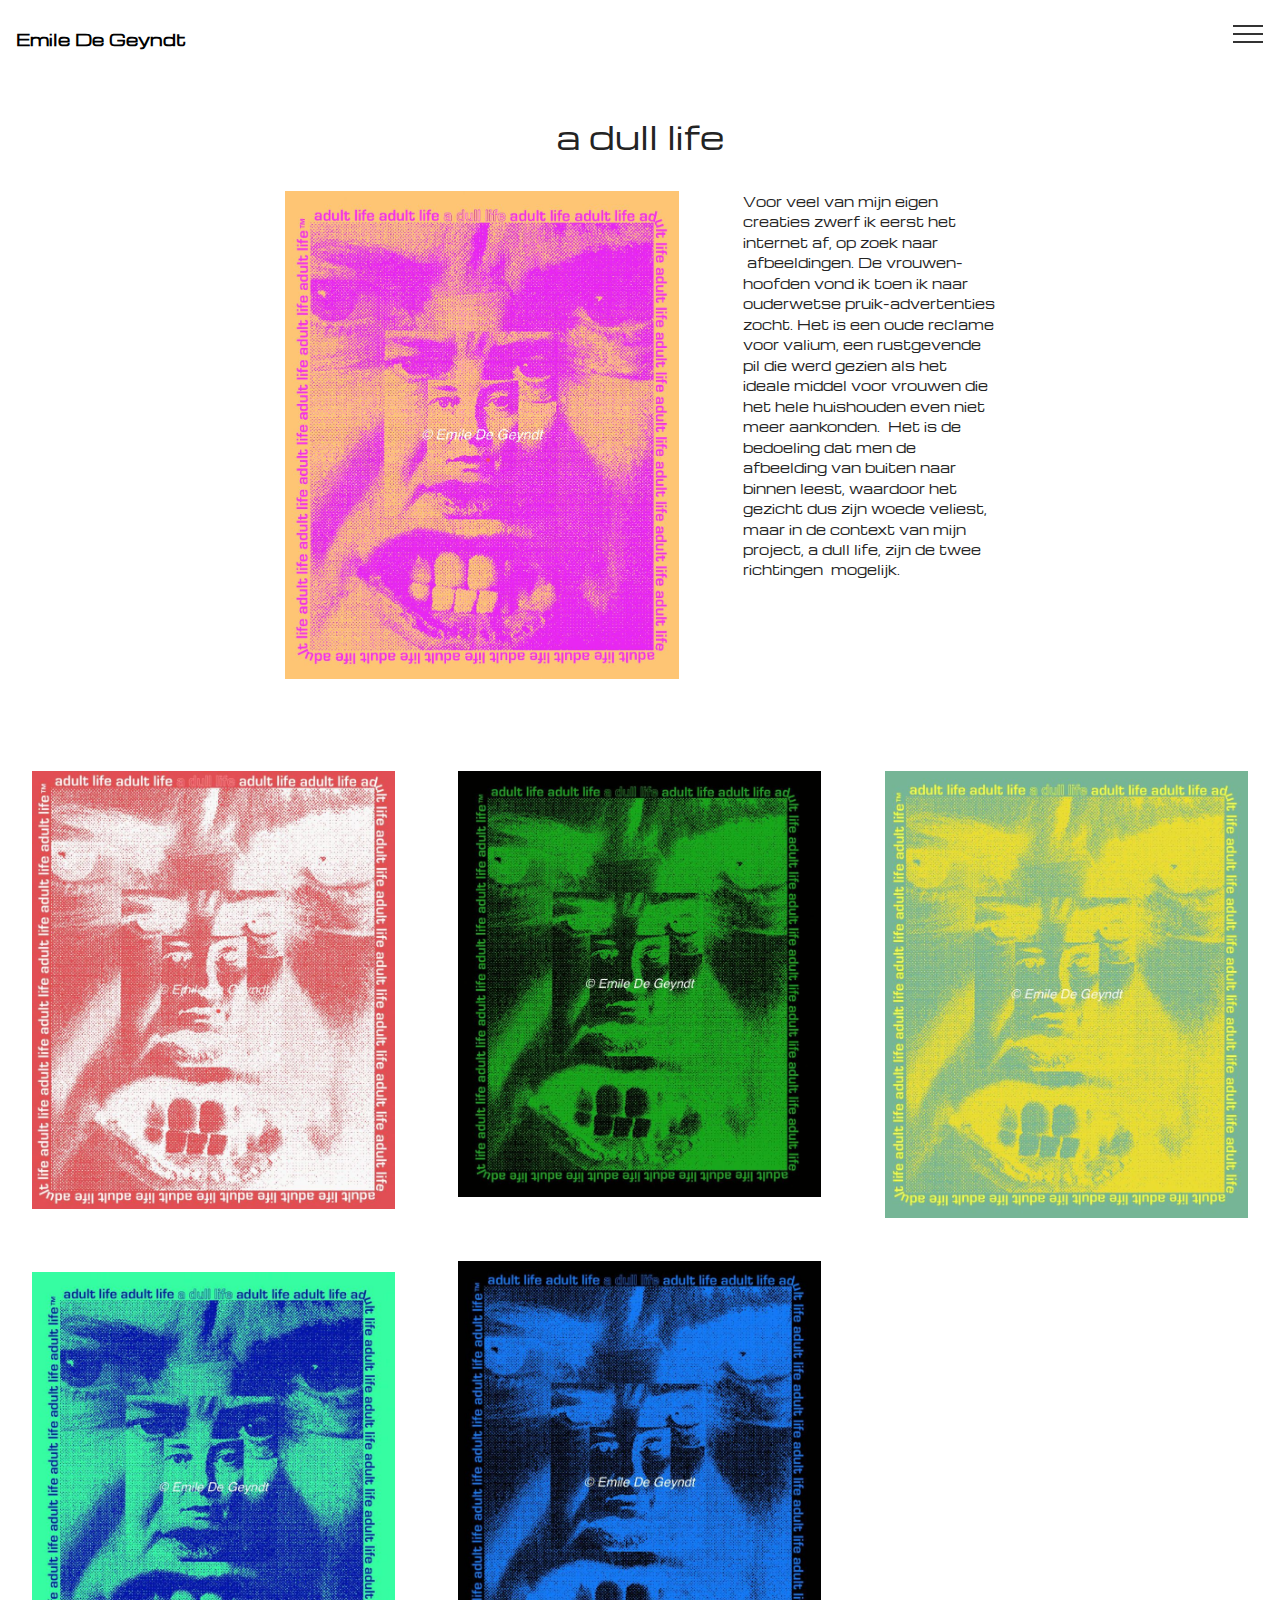
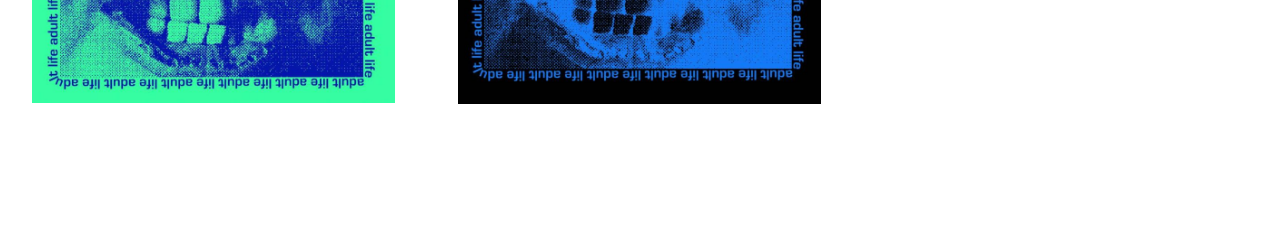
==== commit 1a610eb9: "create github pages" ====
--- a/page1.html
+++ b/page1.html
@@ -28,7 +28,7 @@
 
     
 
-    <nav class="navbar navbar-expand beta-menu navbar-dropdown align-items-center navbar-fixed-top collapsed bg-color transparent">
+    <nav class="navbar navbar-expand beta-menu navbar-dropdown align-items-center navbar-fixed-top collapsed">
         <button class="navbar-toggler navbar-toggler-right" type="button" data-toggle="collapse" data-target="#navbarSupportedContent" aria-controls="navbarSupportedContent" aria-expanded="false" aria-label="Toggle navigation">
             <div class="hamburger">
                 <span></span>
@@ -48,12 +48,12 @@
             <ul class="navbar-nav nav-dropdown" data-app-modern-menu="true"><li class="nav-item">
                     <a class="nav-link link text-black display-5" href="index.html#content6-15">info</a>
                 </li><li class="nav-item"><a class="nav-link link text-black display-5" href="https://www.instagram.com/et__merde/">instagram</a></li></ul>
-            <div class="navbar-buttons mbr-section-btn"><a class="btn btn-sm btn-primary display-5" href="page6.html">EXXXTRA</a></div>
+            <div class="navbar-buttons mbr-section-btn"><a class="btn btn-sm btn-primary display-5" href="page5.html">EXXXTRA</a></div>
         </div>
     </nav>
 </section>
 
-<section class="engine"><a href="https://mobirise.me/u">bootstrap html templates</a></section><section class="mbr-section content4 cid-qA8FKerHQK" id="content4-1j">
+<section class="engine"><a href="https://mobirise.me/y">html web templates</a></section><section class="mbr-section content4 cid-qA8FKerHQK" id="content4-1j">
 
     
 
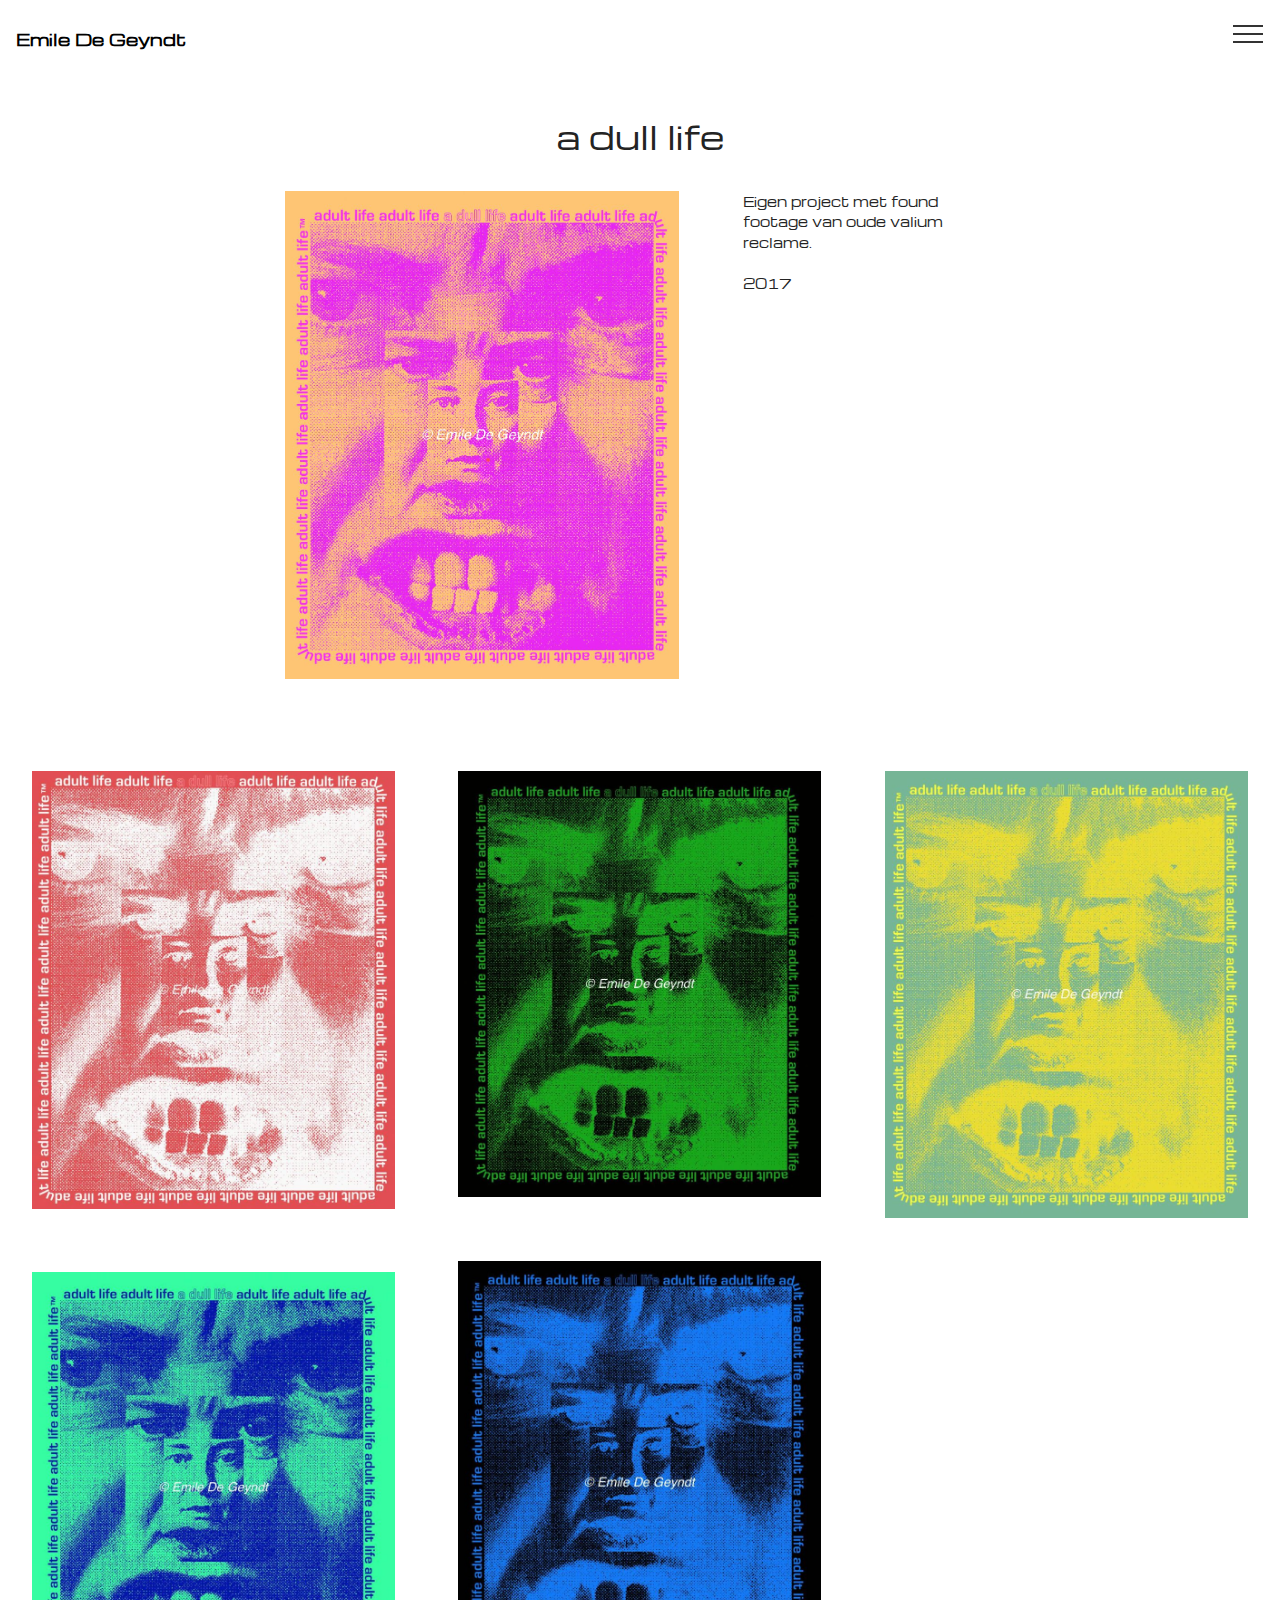
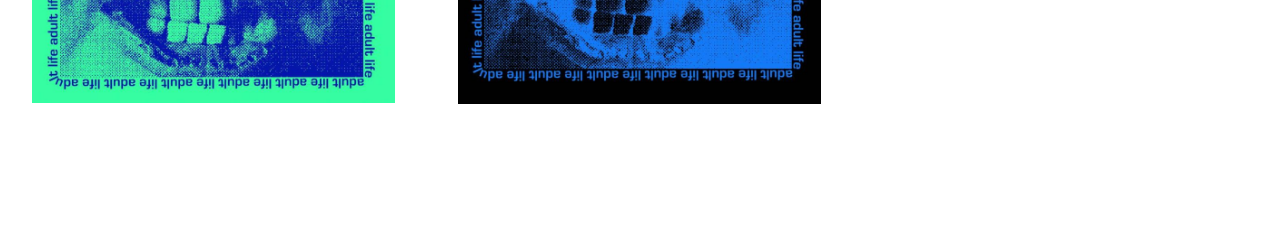
==== commit 7da31470: "create github pages" ====
--- a/page1.html
+++ b/page1.html
@@ -47,13 +47,13 @@
         <div class="collapse navbar-collapse" id="navbarSupportedContent">
             <ul class="navbar-nav nav-dropdown" data-app-modern-menu="true"><li class="nav-item">
                     <a class="nav-link link text-black display-5" href="index.html#content6-15">info</a>
-                </li><li class="nav-item"><a class="nav-link link text-black display-5" href="https://www.instagram.com/et__merde/">instagram</a></li></ul>
+                </li></ul>
             <div class="navbar-buttons mbr-section-btn"><a class="btn btn-sm btn-primary display-5" href="page5.html">EXXXTRA</a></div>
         </div>
     </nav>
 </section>
 
-<section class="engine"><a href="https://mobirise.me/y">html web templates</a></section><section class="mbr-section content4 cid-qA8FKerHQK" id="content4-1j">
+<section class="engine"><a href="https://mobirise.me/a">Mobirise review</a></section><section class="mbr-section content4 cid-qA8FKerHQK" id="content4-1j">
 
     
 
@@ -81,7 +81,7 @@
                     </div>
                     <div class="media-content">
                         <div class="mbr-section-text">
-                            <p class="mbr-text mb-0 mbr-fonts-style display-5">Voor veel van mijn eigen creaties zwerf ik eerst het internet af, op zoek naar &nbsp;afbeeldingen. De vrouwen-hoofden vond ik toen ik naar ouderwetse pruik-advertenties zocht. Het is een oude reclame voor valium, een rustgevende pil die werd gezien als het ideale middel voor vrouwen die het hele huishouden even niet meer aankonden. &nbsp;Het is de bedoeling dat men de afbeelding van buiten naar binnen leest, waardoor het gezicht dus zijn woede veliest, maar in de context van mijn project, a dull life, zijn de twee richtingen &nbsp;mogelijk.&nbsp;</p>
+                            <p class="mbr-text mb-0 mbr-fonts-style display-5">Eigen project met found footage van oude valium reclame.<br><br>2017</p>
                         </div>
                     </div>
                 </div>
--- a/assets/mobirise/css/mbr-additional.css
+++ b/assets/mobirise/css/mbr-additional.css
@@ -1433,6 +1433,30 @@
     width: 100% !important;
   }
 }
+.cid-qRxF3NaQAl {
+  padding-top: 60px;
+  padding-bottom: 60px;
+  background: #ffffff;
+}
+.cid-qRxF3NaQAl .image-block {
+  margin: auto;
+}
+.cid-qRxF3NaQAl figcaption {
+  position: relative;
+}
+.cid-qRxF3NaQAl figcaption div {
+  position: absolute;
+  bottom: 0;
+  width: 100%;
+}
+@media (max-width: 768px) {
+  .cid-qRxF3NaQAl .image-block {
+    width: 100% !important;
+  }
+}
+.cid-qRxF3NaQAl DIV {
+  color: #232323;
+}
 .cid-qzy2yYkfPD {
   padding-top: 60px;
   padding-bottom: 0px;
@@ -4414,3 +4438,403 @@
   color: #232323;
   text-align: center;
 }
+.cid-qQSRuowFS1 .mbr-text P {
+  text-align: center;
+}
+.cid-qzxN5OcfqR .navbar {
+  background: #ffffff;
+  transition: none;
+  min-height: 77px;
+  padding: .5rem 0;
+}
+.cid-qzxN5OcfqR .navbar-dropdown.bg-color.transparent.opened {
+  background: #ffffff;
+}
+.cid-qzxN5OcfqR a {
+  font-style: normal;
+}
+.cid-qzxN5OcfqR .nav-item span {
+  padding-right: 0.4em;
+  line-height: 0.5em;
+  vertical-align: text-bottom;
+  position: relative;
+  top: -0.2em;
+  text-decoration: none;
+}
+.cid-qzxN5OcfqR .nav-item a {
+  padding: 0.7rem 0 !important;
+  margin: 0rem .65rem !important;
+}
+.cid-qzxN5OcfqR .btn {
+  padding: 0.4rem 1.5rem;
+  display: inline-flex;
+  align-items: center;
+}
+.cid-qzxN5OcfqR .btn .mbr-iconfont {
+  font-size: 1.6rem;
+}
+.cid-qzxN5OcfqR .menu-logo {
+  margin-right: auto;
+}
+.cid-qzxN5OcfqR .menu-logo .navbar-brand {
+  display: flex;
+  margin-left: 5rem;
+  padding: 0;
+  transition: padding .2s;
+  min-height: 3.8rem;
+  align-items: center;
+}
+.cid-qzxN5OcfqR .menu-logo .navbar-brand .navbar-caption-wrap {
+  display: flex;
+  -webkit-align-items: center;
+  align-items: center;
+  word-break: break-word;
+  min-width: 7rem;
+  margin: .3rem 0;
+}
+.cid-qzxN5OcfqR .menu-logo .navbar-brand .navbar-caption-wrap .navbar-caption {
+  line-height: 1.2rem !important;
+  padding-right: 2rem;
+}
+.cid-qzxN5OcfqR .menu-logo .navbar-brand .navbar-logo {
+  font-size: 4rem;
+  transition: font-size 0.25s;
+}
+.cid-qzxN5OcfqR .menu-logo .navbar-brand .navbar-logo img {
+  display: flex;
+}
+.cid-qzxN5OcfqR .menu-logo .navbar-brand .navbar-logo .mbr-iconfont {
+  transition: font-size 0.25s;
+}
+.cid-qzxN5OcfqR .navbar-toggleable-sm .navbar-collapse {
+  justify-content: flex-end;
+  -webkit-justify-content: flex-end;
+  padding-right: 5rem;
+  width: auto;
+}
+.cid-qzxN5OcfqR .navbar-toggleable-sm .navbar-collapse .navbar-nav {
+  flex-wrap: wrap;
+  -webkit-flex-wrap: wrap;
+  padding-left: 0;
+}
+.cid-qzxN5OcfqR .navbar-toggleable-sm .navbar-collapse .navbar-nav .nav-item {
+  -webkit-align-self: center;
+  align-self: center;
+}
+.cid-qzxN5OcfqR .navbar-toggleable-sm .navbar-collapse .navbar-buttons {
+  padding-left: 0;
+  padding-bottom: 0;
+}
+.cid-qzxN5OcfqR .dropdown .dropdown-menu {
+  background: #ffffff;
+  display: none;
+  position: absolute;
+  min-width: 5rem;
+  padding-top: 1.4rem;
+  padding-bottom: 1.4rem;
+  text-align: left;
+}
+.cid-qzxN5OcfqR .dropdown .dropdown-menu .dropdown-item {
+  width: auto;
+  padding: 0.235em 1.5385em 0.235em 1.5385em !important;
+}
+.cid-qzxN5OcfqR .dropdown .dropdown-menu .dropdown-item::after {
+  right: 0.5rem;
+}
+.cid-qzxN5OcfqR .dropdown .dropdown-menu .dropdown-submenu {
+  margin: 0;
+}
+.cid-qzxN5OcfqR .dropdown.open > .dropdown-menu {
+  display: block;
+}
+.cid-qzxN5OcfqR .navbar-toggleable-sm.opened:after {
+  position: absolute;
+  width: 100vw;
+  height: 100vh;
+  content: '';
+  background-color: rgba(0, 0, 0, 0.1);
+  left: 0;
+  bottom: 0;
+  transform: translateY(100%);
+  -webkit-transform: translateY(100%);
+  z-index: 1000;
+}
+.cid-qzxN5OcfqR .navbar.navbar-short {
+  min-height: 60px;
+  transition: all .2s;
+}
+.cid-qzxN5OcfqR .navbar.navbar-short .navbar-toggler-right {
+  top: 20px;
+}
+.cid-qzxN5OcfqR .navbar.navbar-short .navbar-logo a {
+  font-size: 2.5rem !important;
+  line-height: 2.5rem;
+  transition: font-size 0.25s;
+}
+.cid-qzxN5OcfqR .navbar.navbar-short .navbar-logo a .mbr-iconfont {
+  font-size: 2.5rem !important;
+}
+.cid-qzxN5OcfqR .navbar.navbar-short .navbar-logo a img {
+  height: 3rem !important;
+}
+.cid-qzxN5OcfqR .navbar.navbar-short .navbar-brand {
+  min-height: 3rem;
+}
+.cid-qzxN5OcfqR button.navbar-toggler {
+  width: 31px;
+  height: 18px;
+  cursor: pointer;
+  transition: all .2s;
+  top: 1.5rem;
+  right: 1rem;
+}
+.cid-qzxN5OcfqR button.navbar-toggler:focus {
+  outline: none;
+}
+.cid-qzxN5OcfqR button.navbar-toggler .hamburger span {
+  position: absolute;
+  right: 0;
+  width: 30px;
+  height: 2px;
+  border-right: 5px;
+  background-color: #333333;
+}
+.cid-qzxN5OcfqR button.navbar-toggler .hamburger span:nth-child(1) {
+  top: 0;
+  transition: all .2s;
+}
+.cid-qzxN5OcfqR button.navbar-toggler .hamburger span:nth-child(2) {
+  top: 8px;
+  transition: all .15s;
+}
+.cid-qzxN5OcfqR button.navbar-toggler .hamburger span:nth-child(3) {
+  top: 8px;
+  transition: all .15s;
+}
+.cid-qzxN5OcfqR button.navbar-toggler .hamburger span:nth-child(4) {
+  top: 16px;
+  transition: all .2s;
+}
+.cid-qzxN5OcfqR nav.opened .hamburger span:nth-child(1) {
+  top: 8px;
+  width: 0;
+  opacity: 0;
+  right: 50%;
+  transition: all .2s;
+}
+.cid-qzxN5OcfqR nav.opened .hamburger span:nth-child(2) {
+  -webkit-transform: rotate(45deg);
+  transform: rotate(45deg);
+  transition: all .25s;
+}
+.cid-qzxN5OcfqR nav.opened .hamburger span:nth-child(3) {
+  -webkit-transform: rotate(-45deg);
+  transform: rotate(-45deg);
+  transition: all .25s;
+}
+.cid-qzxN5OcfqR nav.opened .hamburger span:nth-child(4) {
+  top: 8px;
+  width: 0;
+  opacity: 0;
+  right: 50%;
+  transition: all .2s;
+}
+.cid-qzxN5OcfqR .collapsed.navbar-expand {
+  flex-direction: column;
+}
+.cid-qzxN5OcfqR .collapsed .btn {
+  display: flex;
+}
+.cid-qzxN5OcfqR .collapsed .navbar-collapse {
+  display: none !important;
+  padding-right: 0 !important;
+}
+.cid-qzxN5OcfqR .collapsed .navbar-collapse.collapsing,
+.cid-qzxN5OcfqR .collapsed .navbar-collapse.show {
+  display: block !important;
+}
+.cid-qzxN5OcfqR .collapsed .navbar-collapse.collapsing .navbar-nav,
+.cid-qzxN5OcfqR .collapsed .navbar-collapse.show .navbar-nav {
+  display: block;
+  text-align: center;
+}
+.cid-qzxN5OcfqR .collapsed .navbar-collapse.collapsing .navbar-nav .nav-item,
+.cid-qzxN5OcfqR .collapsed .navbar-collapse.show .navbar-nav .nav-item {
+  clear: both;
+}
+.cid-qzxN5OcfqR .collapsed .navbar-collapse.collapsing .navbar-buttons,
+.cid-qzxN5OcfqR .collapsed .navbar-collapse.show .navbar-buttons {
+  text-align: center;
+}
+.cid-qzxN5OcfqR .collapsed .navbar-collapse.collapsing .navbar-buttons:last-child,
+.cid-qzxN5OcfqR .collapsed .navbar-collapse.show .navbar-buttons:last-child {
+  margin-bottom: 1rem;
+}
+.cid-qzxN5OcfqR .collapsed button.navbar-toggler {
+  display: block;
+}
+.cid-qzxN5OcfqR .collapsed .navbar-brand {
+  margin-left: 1rem !important;
+}
+.cid-qzxN5OcfqR .collapsed .navbar-toggleable-sm {
+  flex-direction: column;
+  -webkit-flex-direction: column;
+}
+.cid-qzxN5OcfqR .collapsed .dropdown .dropdown-menu {
+  width: 100%;
+  text-align: center;
+  position: relative;
+  opacity: 0;
+  display: block;
+  height: 0;
+  visibility: hidden;
+  padding: 0;
+  transition-duration: .5s;
+  transition-property: opacity,padding,height;
+}
+.cid-qzxN5OcfqR .collapsed .dropdown.open > .dropdown-menu {
+  position: relative;
+  opacity: 1;
+  height: auto;
+  padding: 1.4rem 0;
+  visibility: visible;
+}
+.cid-qzxN5OcfqR .collapsed .dropdown .dropdown-submenu {
+  left: 0;
+  text-align: center;
+  width: 100%;
+}
+.cid-qzxN5OcfqR .collapsed .dropdown .dropdown-toggle[data-toggle="dropdown-submenu"]::after {
+  margin-top: 0;
+  position: inherit;
+  right: 0;
+  top: 50%;
+  display: inline-block;
+  width: 0;
+  height: 0;
+  margin-left: .3em;
+  vertical-align: middle;
+  content: "";
+  border-top: .30em solid;
+  border-right: .30em solid transparent;
+  border-left: .30em solid transparent;
+}
+@media (max-width: 991px) {
+  .cid-qzxN5OcfqR.navbar-expand {
+    flex-direction: column;
+  }
+  .cid-qzxN5OcfqR img {
+    height: 3.8rem !important;
+  }
+  .cid-qzxN5OcfqR .btn {
+    display: flex;
+  }
+  .cid-qzxN5OcfqR button.navbar-toggler {
+    display: block;
+  }
+  .cid-qzxN5OcfqR .navbar-brand {
+    margin-left: 1rem !important;
+  }
+  .cid-qzxN5OcfqR .navbar-toggleable-sm {
+    flex-direction: column;
+    -webkit-flex-direction: column;
+  }
+  .cid-qzxN5OcfqR .navbar-collapse {
+    display: none !important;
+    padding-right: 0 !important;
+  }
+  .cid-qzxN5OcfqR .navbar-collapse.collapsing,
+  .cid-qzxN5OcfqR .navbar-collapse.show {
+    display: block !important;
+  }
+  .cid-qzxN5OcfqR .navbar-collapse.collapsing .navbar-nav,
+  .cid-qzxN5OcfqR .navbar-collapse.show .navbar-nav {
+    display: block;
+    text-align: center;
+  }
+  .cid-qzxN5OcfqR .navbar-collapse.collapsing .navbar-nav .nav-item,
+  .cid-qzxN5OcfqR .navbar-collapse.show .navbar-nav .nav-item {
+    clear: both;
+  }
+  .cid-qzxN5OcfqR .navbar-collapse.collapsing .navbar-buttons,
+  .cid-qzxN5OcfqR .navbar-collapse.show .navbar-buttons {
+    text-align: center;
+  }
+  .cid-qzxN5OcfqR .navbar-collapse.collapsing .navbar-buttons:last-child,
+  .cid-qzxN5OcfqR .navbar-collapse.show .navbar-buttons:last-child {
+    margin-bottom: 1rem;
+  }
+  .cid-qzxN5OcfqR .dropdown .dropdown-menu {
+    width: 100%;
+    text-align: center;
+    position: relative;
+    opacity: 0;
+    display: block;
+    height: 0;
+    visibility: hidden;
+    padding: 0;
+    transition-duration: .5s;
+    transition-property: opacity,padding,height;
+  }
+  .cid-qzxN5OcfqR .dropdown.open > .dropdown-menu {
+    position: relative;
+    opacity: 1;
+    height: auto;
+    padding: 1.4rem 0;
+    visibility: visible;
+  }
+  .cid-qzxN5OcfqR .dropdown .dropdown-submenu {
+    left: 0;
+    text-align: center;
+    width: 100%;
+  }
+  .cid-qzxN5OcfqR .dropdown .dropdown-toggle[data-toggle="dropdown-submenu"]::after {
+    margin-top: 0;
+    position: inherit;
+    right: 0;
+    top: 50%;
+    display: inline-block;
+    width: 0;
+    height: 0;
+    margin-left: .3em;
+    vertical-align: middle;
+    content: "";
+    border-top: .30em solid;
+    border-right: .30em solid transparent;
+    border-left: .30em solid transparent;
+  }
+}
+@media (min-width: 767px) {
+  .cid-qzxN5OcfqR .menu-logo {
+    flex-shrink: 0;
+  }
+}
+.cid-qRxFCEhut9 {
+  padding-top: 120px;
+  padding-bottom: 0px;
+  background: #ffffff;
+}
+.cid-qRxFCEhut9 .image-block {
+  margin: auto;
+}
+.cid-qRxFCEhut9 figcaption {
+  position: relative;
+}
+.cid-qRxFCEhut9 figcaption div {
+  position: absolute;
+  bottom: 0;
+  width: 100%;
+}
+@media (max-width: 768px) {
+  .cid-qRxFCEhut9 .image-block {
+    width: 100% !important;
+  }
+}
+.cid-qRxFHvVT6O {
+  padding-top: 0px;
+  padding-bottom: 60px;
+  background-color: #ffffff;
+}
+.cid-qRxFHvVT6O .mbr-section-subtitle {
+  color: #232323;
+}
